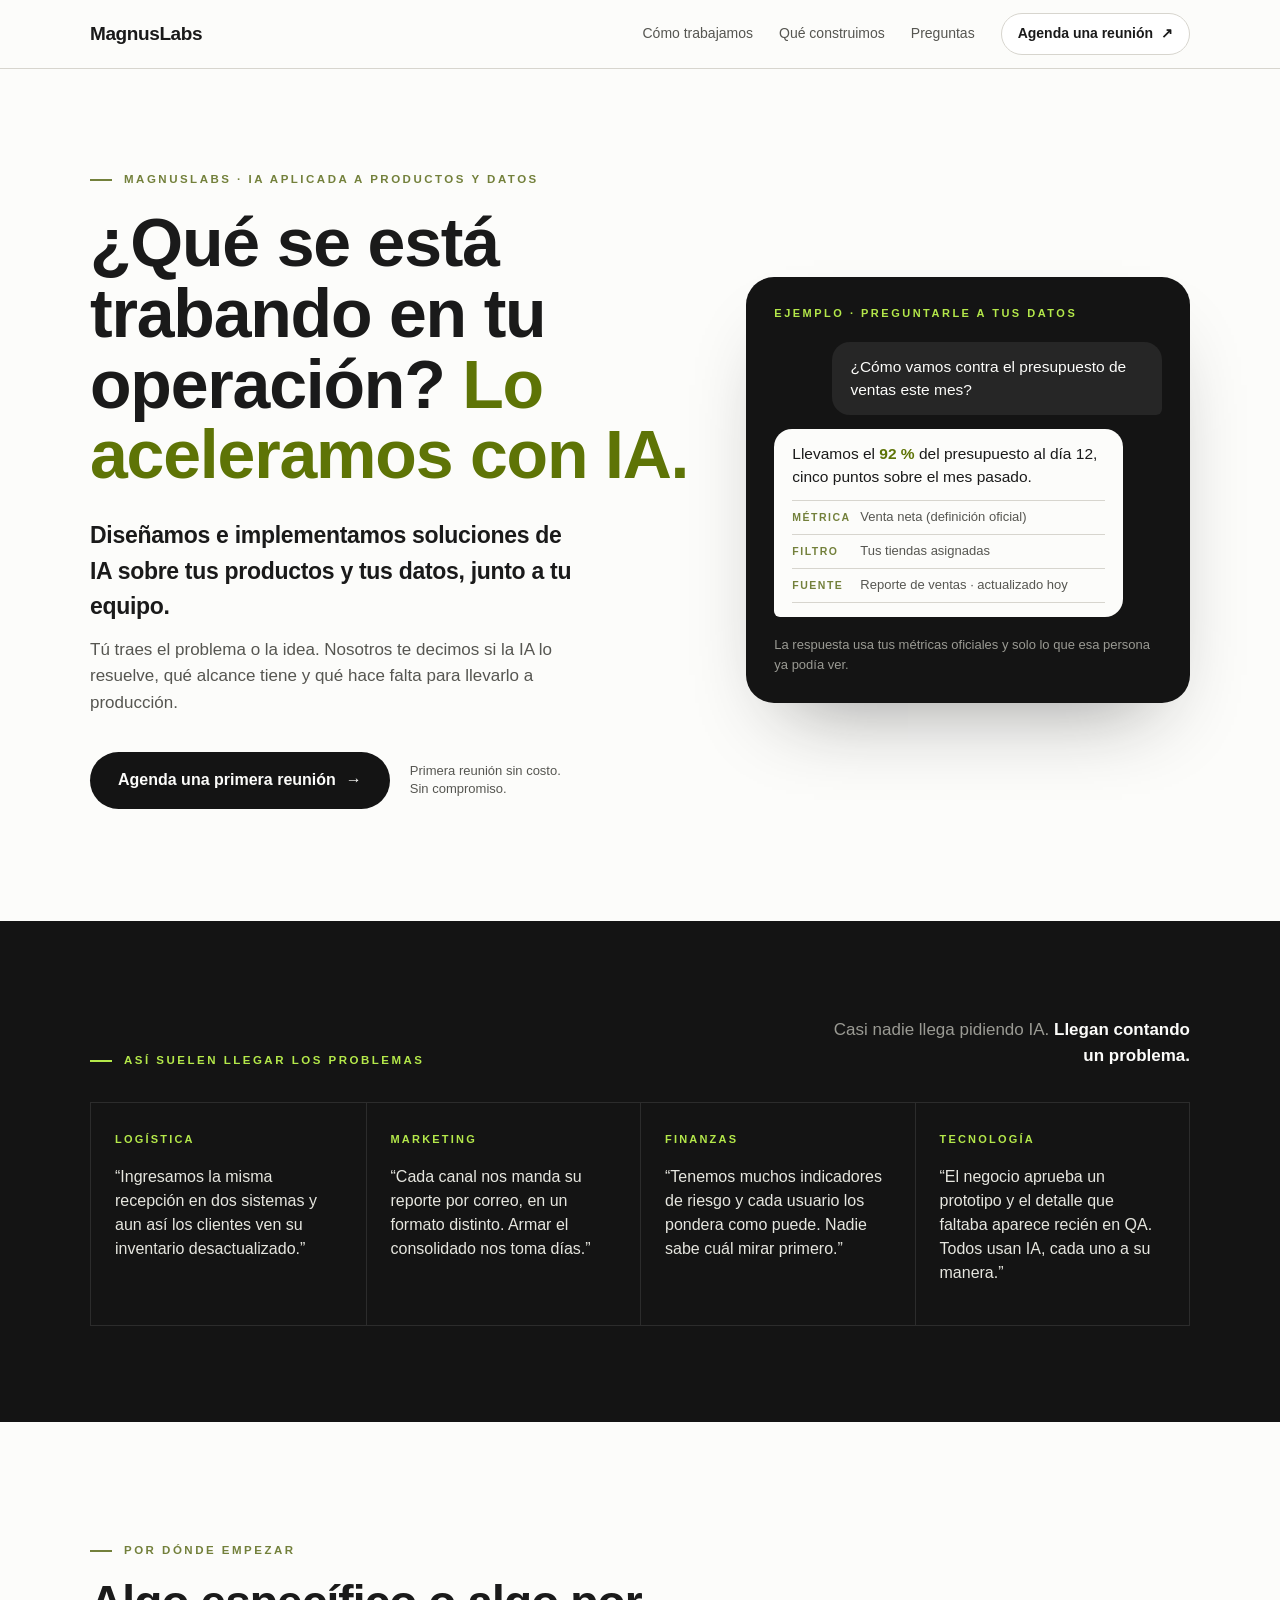
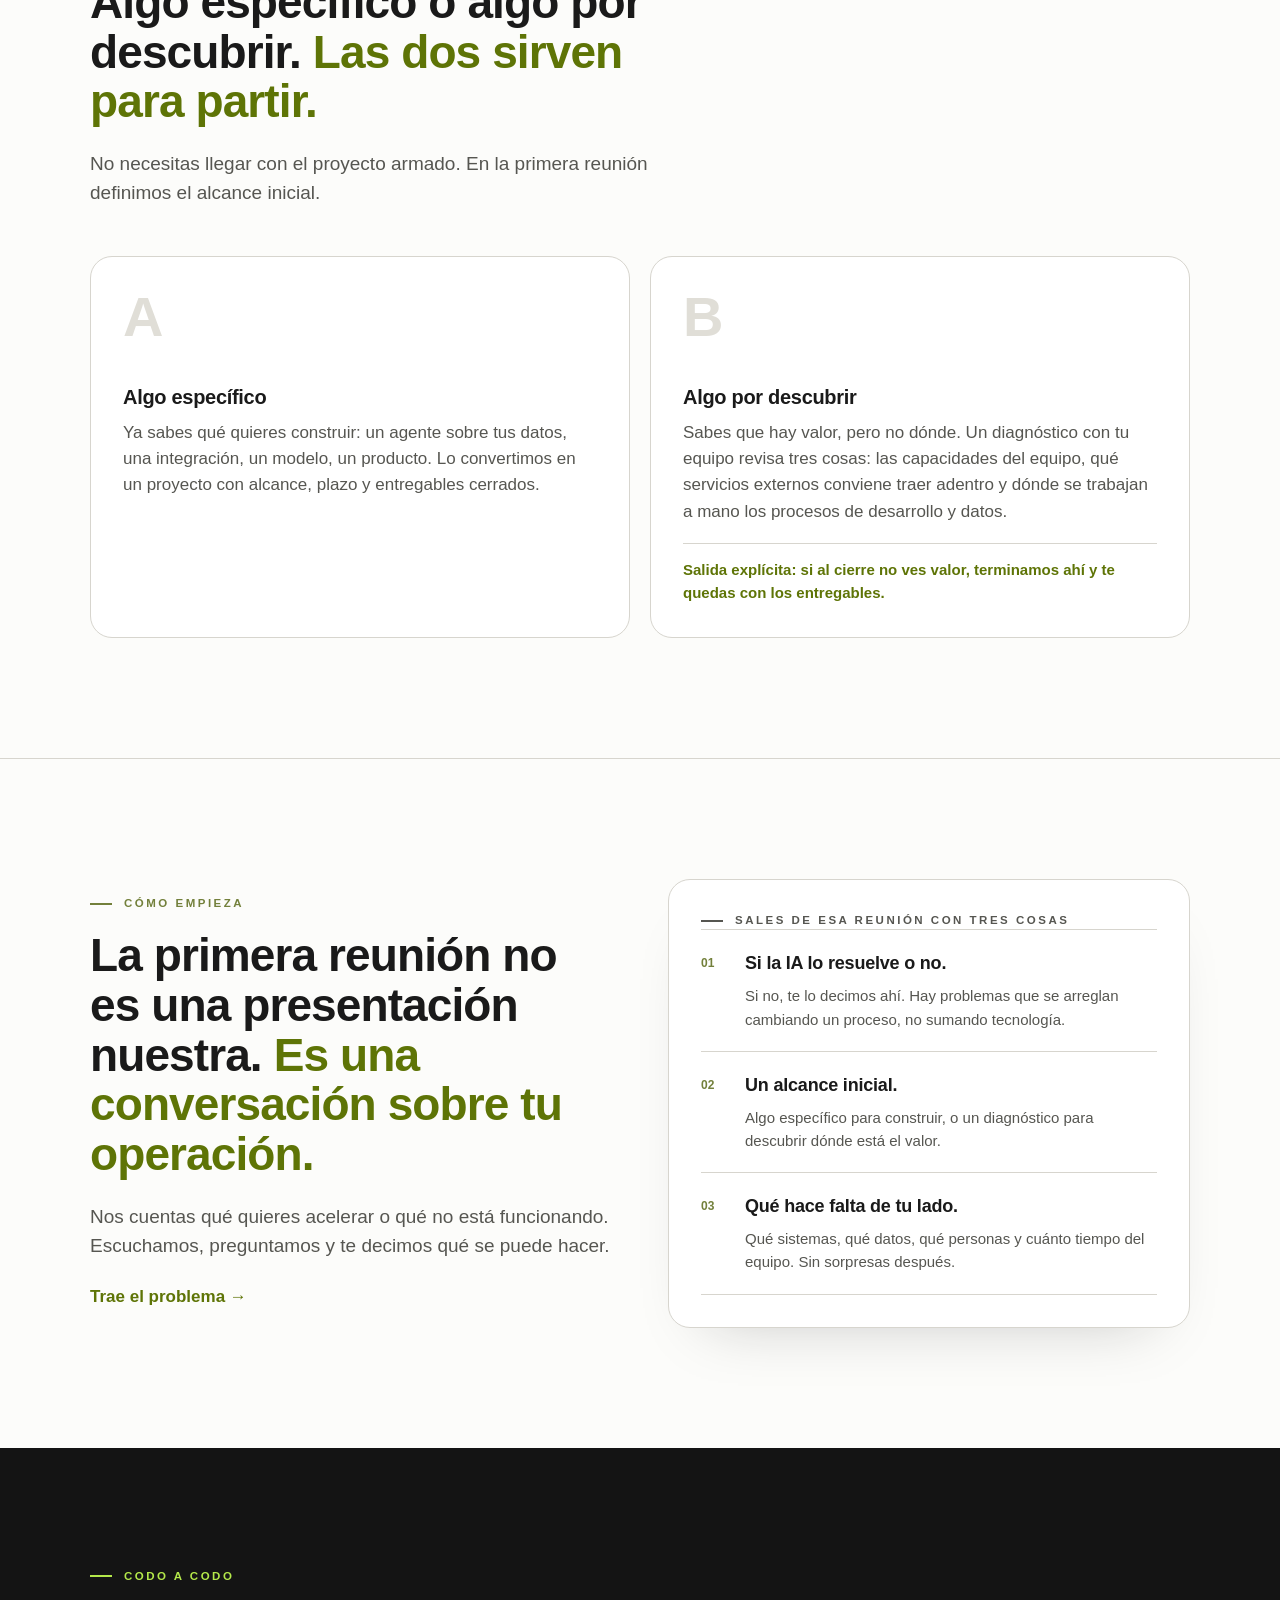
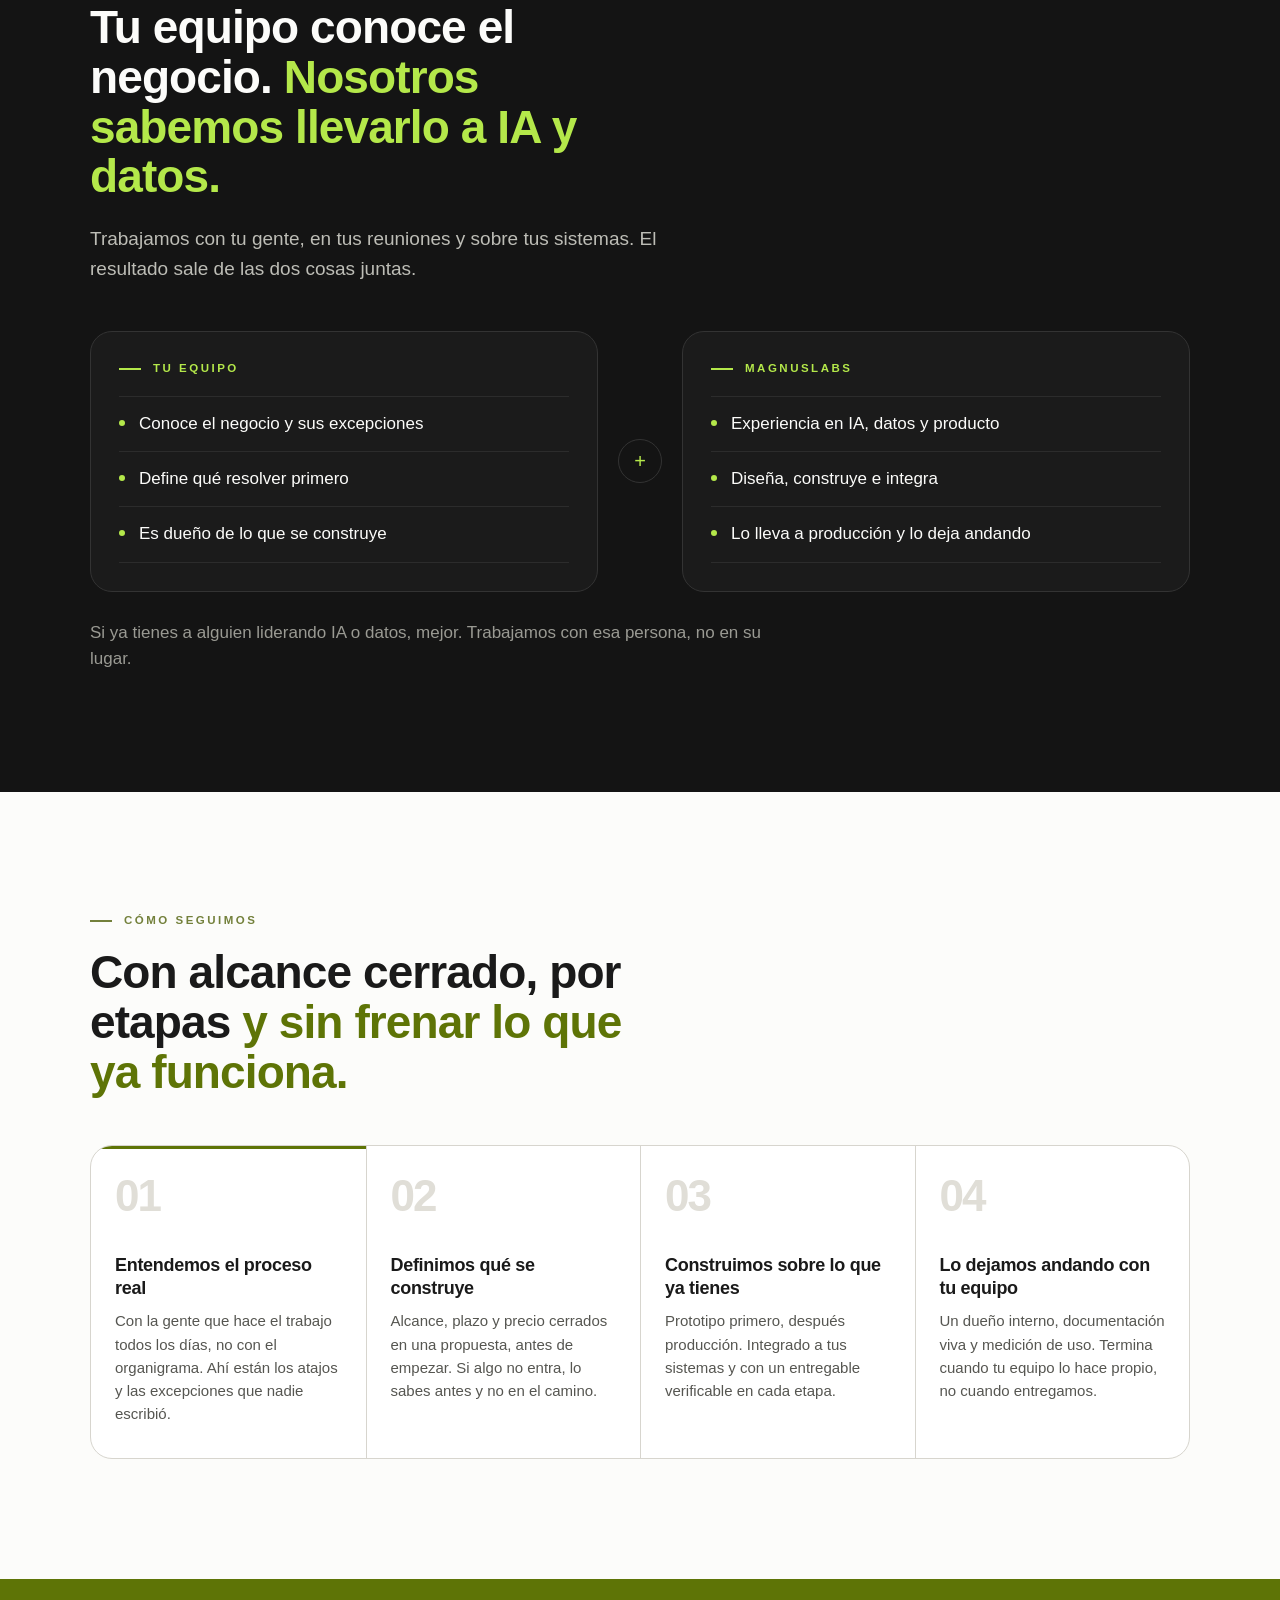
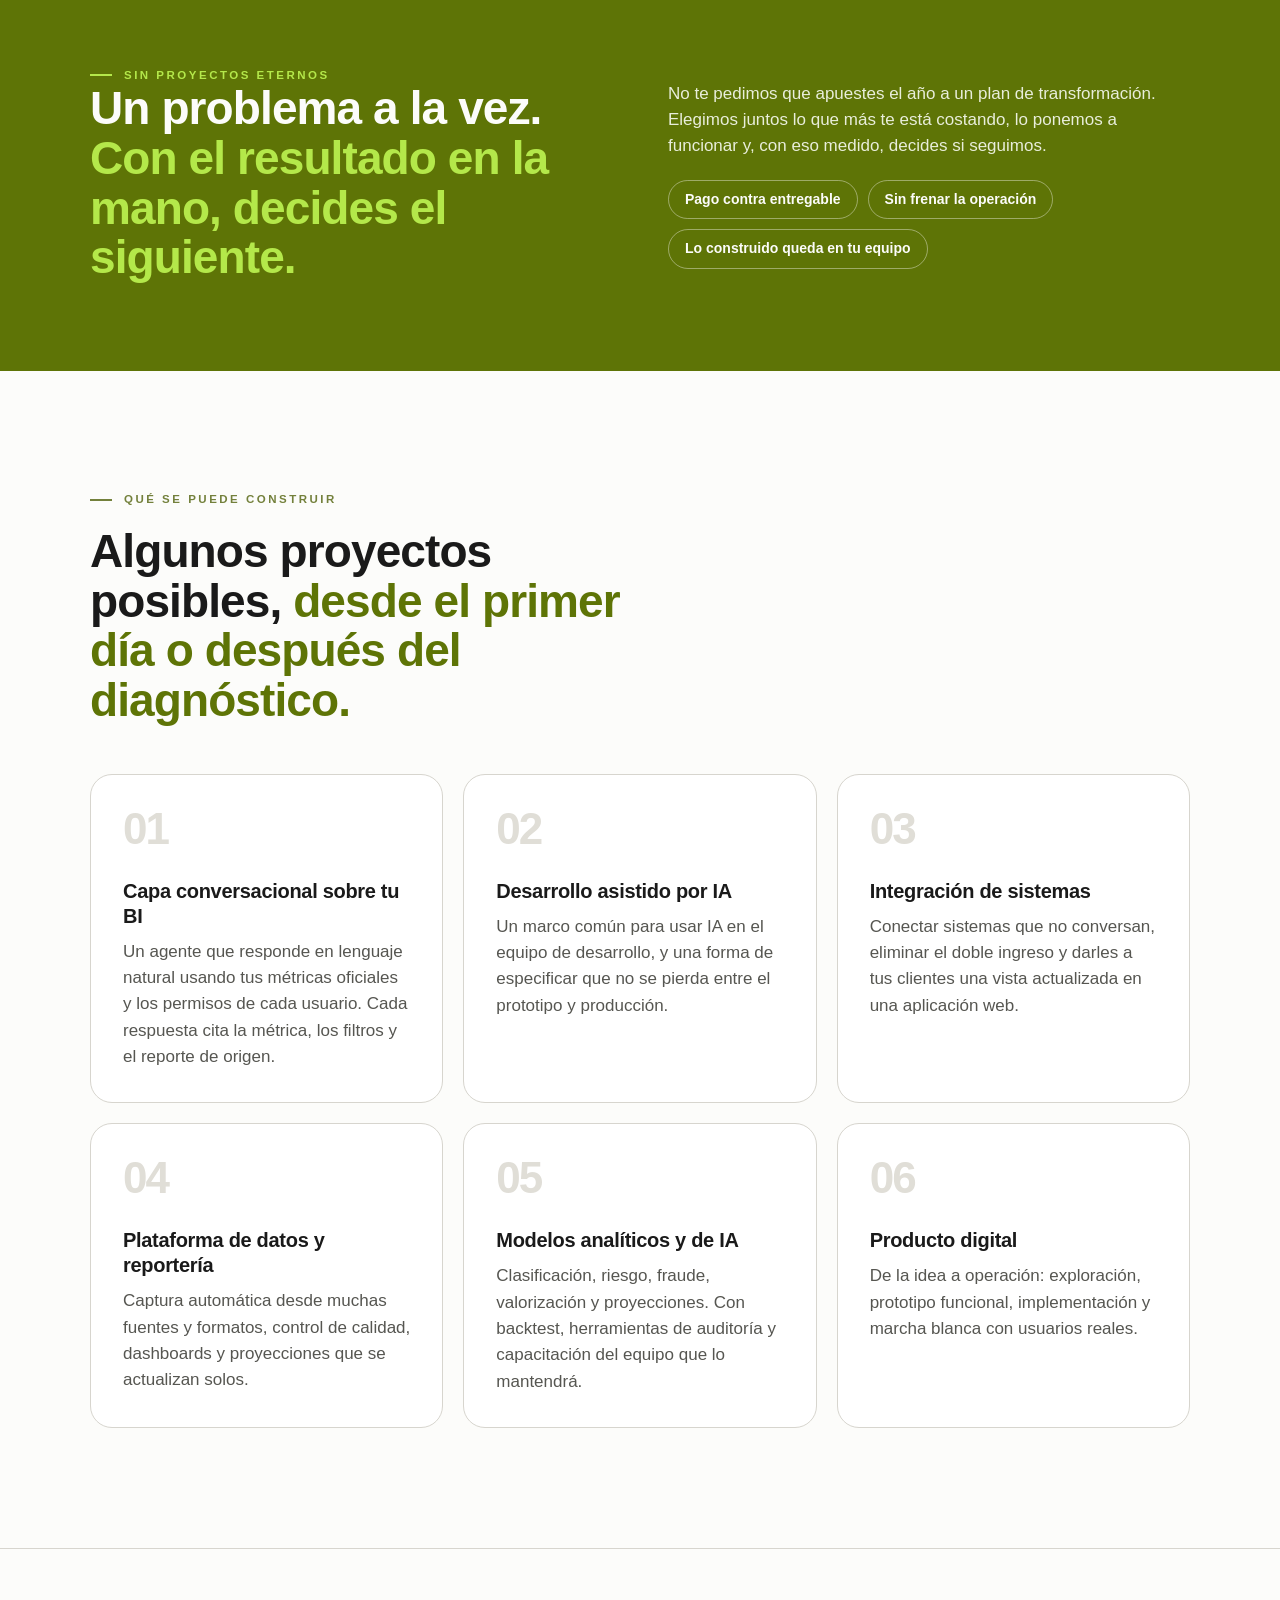
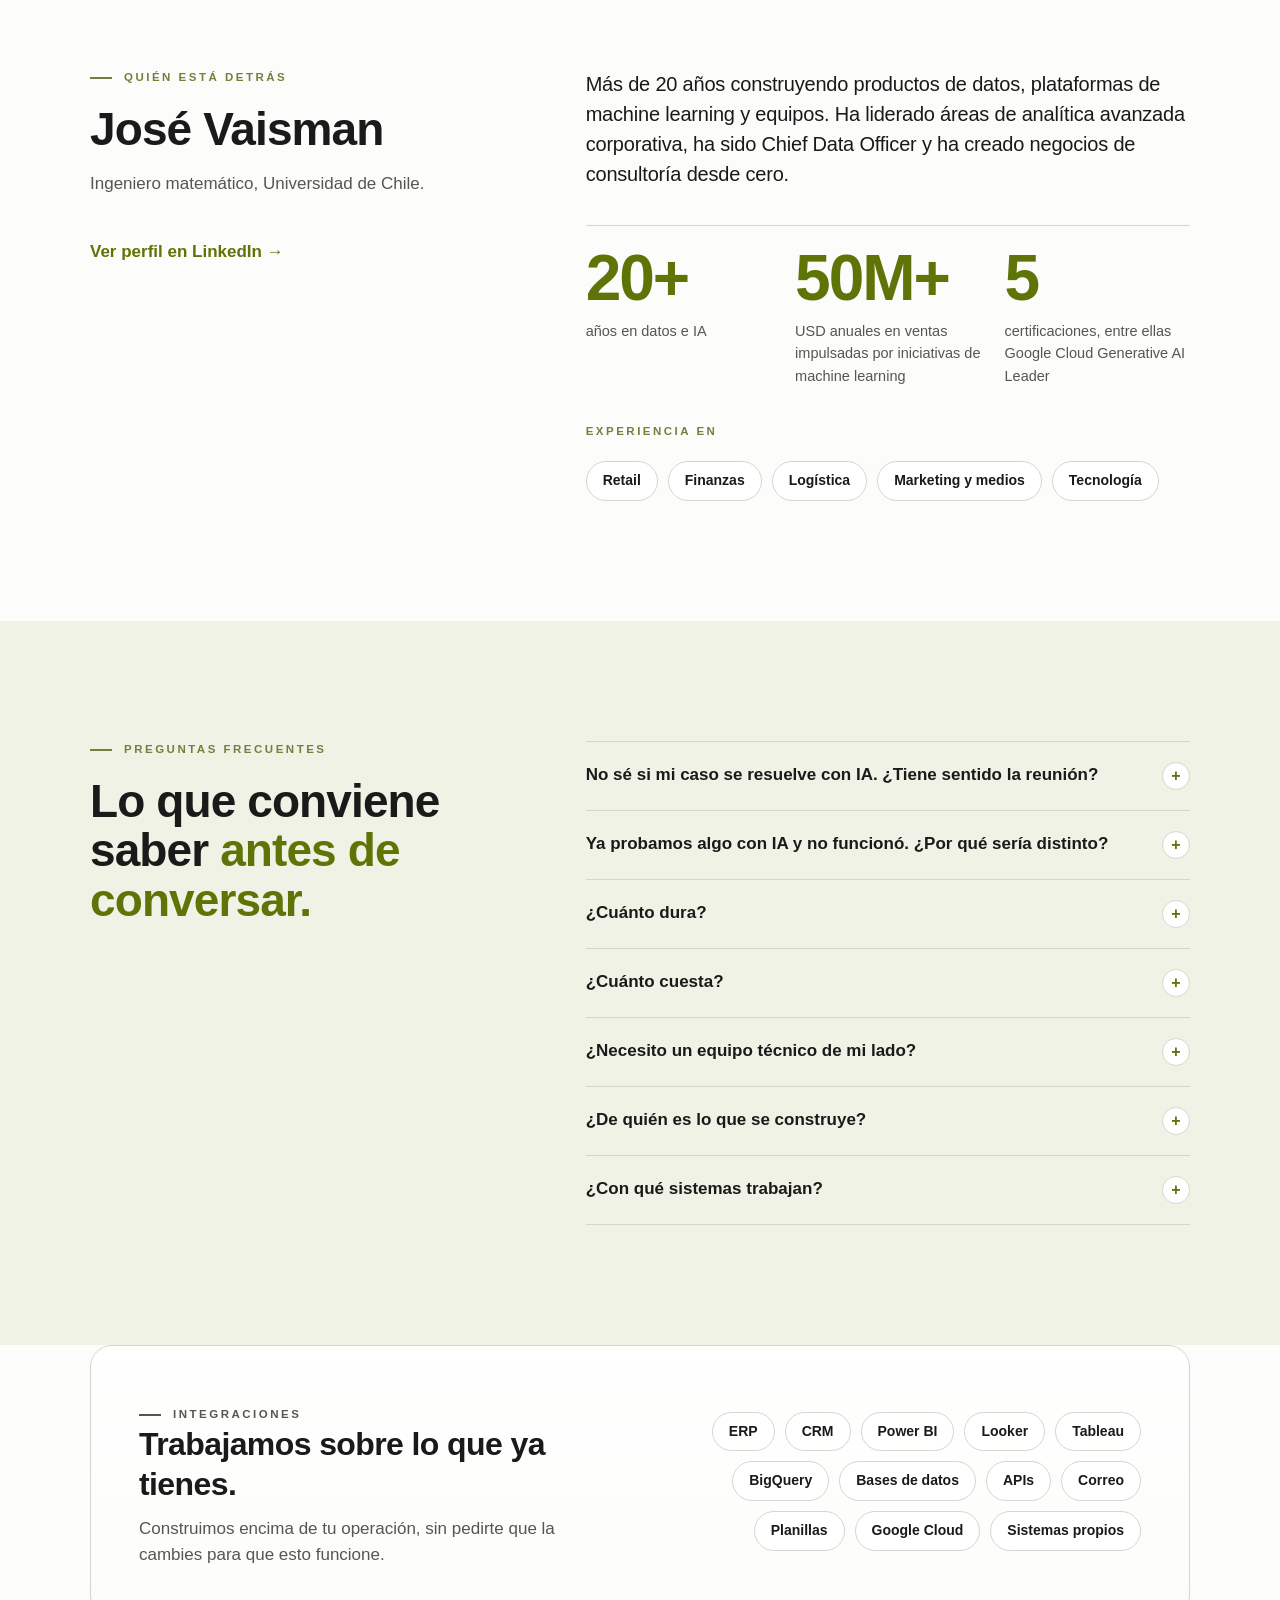
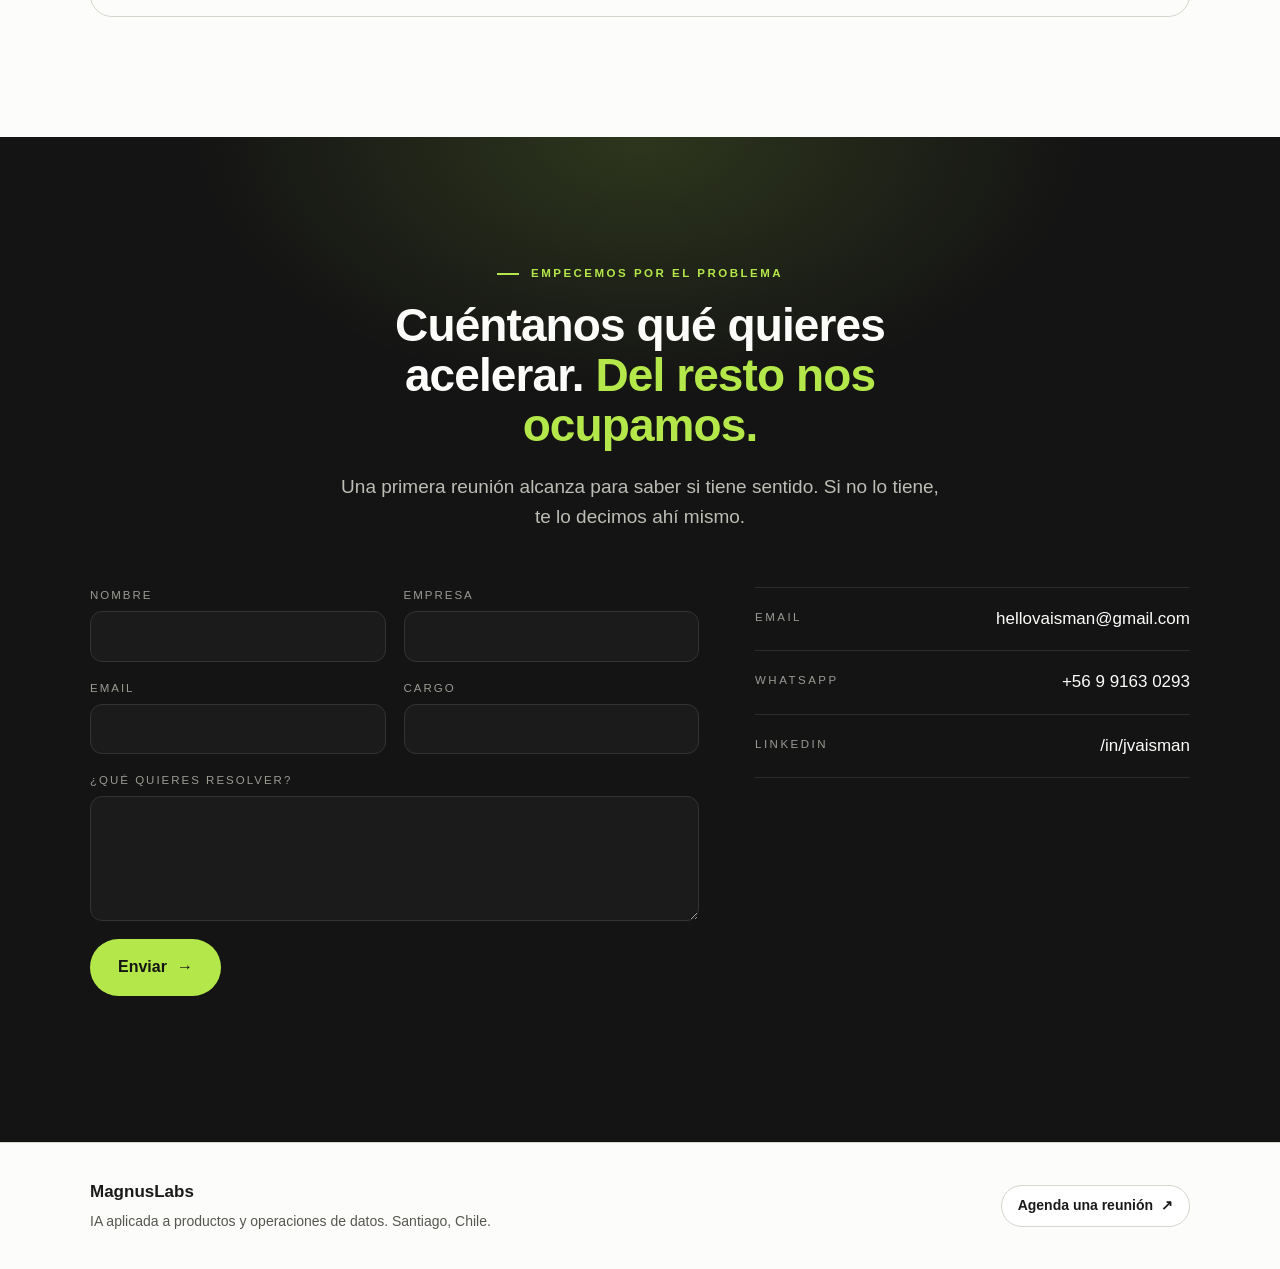
==== v2/index.html @ 3641861d "Add alternative v2 page with conversational structure Co-Authored-By: Claude Opus 5.5 <noreply@anthr" ====
<!doctype html>
<html lang="es">
<head>
  <meta charset="utf-8">
  <meta name="viewport" content="width=device-width, initial-scale=1">
  <meta name="robots" content="noindex">
  <title>MagnusLabs — IA para tus productos y operaciones de datos</title>
  <meta name="description" content="MagnusLabs diseña e implementa soluciones de IA sobre tus productos y tus datos, junto a tu equipo. La primera reunión define el alcance: algo específico o algo por descubrir.">
  <link rel="stylesheet" href="styles.css">
</head>
<body>
  <header class="top">
    <div class="wrap top-inner">
      <a href="#" class="logo">MagnusLabs</a>
      <nav>
        <a href="#como">Cómo trabajamos</a>
        <a href="#proyectos">Qué construimos</a>
        <a href="#preguntas">Preguntas</a>
        <a href="#contacto" class="pill">Agenda una reunión <span aria-hidden="true">↗</span></a>
      </nav>
    </div>
  </header>

  <main>
    <!-- Hero -->
    <section class="hero">
      <div class="wrap hero-grid">
        <div>
          <p class="eyebrow">MagnusLabs · IA aplicada a productos y datos</p>
          <h1>¿Qué se está trabando en tu operación? <span class="accent">Lo aceleramos con IA.</span></h1>
          <p class="hero-sub">Diseñamos e implementamos soluciones de IA sobre tus productos y tus datos, junto a tu equipo.</p>
          <p class="hero-text">Tú traes el problema o la idea. Nosotros te decimos si la IA lo resuelve, qué alcance tiene y qué hace falta para llevarlo a producción.</p>
          <div class="hero-cta">
            <a href="#contacto" class="btn">Agenda una primera reunión <span aria-hidden="true">→</span></a>
            <p class="small">Primera reunión sin costo.<br>Sin compromiso.</p>
          </div>
        </div>

        <figure class="chat" aria-label="Ejemplo de una capa conversacional sobre datos">
          <figcaption class="chat-label">Ejemplo · Preguntarle a tus datos</figcaption>
          <div class="bubble q">¿Cómo vamos contra el presupuesto de ventas este mes?</div>
          <div class="bubble a">
            <p>Llevamos el <strong>92&nbsp;%</strong> del presupuesto al día 12, cinco puntos sobre el mes pasado.</p>
            <ul class="cite">
              <li><span>Métrica</span>Venta neta (definición oficial)</li>
              <li><span>Filtro</span>Tus tiendas asignadas</li>
              <li><span>Fuente</span>Reporte de ventas · actualizado hoy</li>
            </ul>
          </div>
          <p class="chat-note">La respuesta usa tus métricas oficiales y solo lo que esa persona ya podía ver.</p>
        </figure>
      </div>
    </section>

    <!-- Cómo llegan los problemas -->
    <section class="dark band-quotes">
      <div class="wrap">
        <div class="quotes-head">
          <p class="eyebrow">Así suelen llegar los problemas</p>
          <p class="quotes-aside">Casi nadie llega pidiendo IA. <strong>Llegan contando un problema.</strong></p>
        </div>
        <div class="quotes">
          <blockquote><p class="tag">Logística</p>“Ingresamos la misma recepción en dos sistemas y aun así los clientes ven su inventario desactualizado.”</blockquote>
          <blockquote><p class="tag">Marketing</p>“Cada canal nos manda su reporte por correo, en un formato distinto. Armar el consolidado nos toma días.”</blockquote>
          <blockquote><p class="tag">Finanzas</p>“Tenemos muchos indicadores de riesgo y cada usuario los pondera como puede. Nadie sabe cuál mirar primero.”</blockquote>
          <blockquote><p class="tag">Tecnología</p>“El negocio aprueba un prototipo y el detalle que faltaba aparece recién en QA. Todos usan IA, cada uno a su manera.”</blockquote>
        </div>
      </div>
    </section>

    <!-- Dos formas de empezar -->
    <section class="section">
      <div class="wrap">
        <p class="eyebrow">Por dónde empezar</p>
        <h2>Algo específico o algo por descubrir. <span class="accent">Las dos sirven para partir.</span></h2>
        <p class="lead">No necesitas llegar con el proyecto armado. En la primera reunión definimos el alcance inicial.</p>
        <div class="two-cards">
          <article class="card">
            <span class="ghost">A</span>
            <h3>Algo específico</h3>
            <p>Ya sabes qué quieres construir: un agente sobre tus datos, una integración, un modelo, un producto. Lo convertimos en un proyecto con alcance, plazo y entregables cerrados.</p>
          </article>
          <article class="card">
            <span class="ghost">B</span>
            <h3>Algo por descubrir</h3>
            <p>Sabes que hay valor, pero no dónde. Un diagnóstico con tu equipo revisa tres cosas: las capacidades del equipo, qué servicios externos conviene traer adentro y dónde se trabajan a mano los procesos de desarrollo y datos.</p>
            <p class="card-note">Salida explícita: si al cierre no ves valor, terminamos ahí y te quedas con los entregables.</p>
          </article>
        </div>
      </div>
    </section>

    <!-- Primera reunión -->
    <section id="como" class="section rule">
      <div class="wrap meeting">
        <div>
          <p class="eyebrow">Cómo empieza</p>
          <h2>La primera reunión no es una presentación nuestra. <span class="accent">Es una conversación sobre tu operación.</span></h2>
          <p class="lead">Nos cuentas qué quieres acelerar o qué no está funcionando. Escuchamos, preguntamos y te decimos qué se puede hacer.</p>
          <a href="#contacto" class="text-link">Trae el problema →</a>
        </div>
        <div class="card list-card">
          <p class="eyebrow">Sales de esa reunión con tres cosas</p>
          <ol>
            <li><span>01</span><div><strong>Si la IA lo resuelve o no.</strong><p>Si no, te lo decimos ahí. Hay problemas que se arreglan cambiando un proceso, no sumando tecnología.</p></div></li>
            <li><span>02</span><div><strong>Un alcance inicial.</strong><p>Algo específico para construir, o un diagnóstico para descubrir dónde está el valor.</p></div></li>
            <li><span>03</span><div><strong>Qué hace falta de tu lado.</strong><p>Qué sistemas, qué datos, qué personas y cuánto tiempo del equipo. Sin sorpresas después.</p></div></li>
          </ol>
        </div>
      </div>
    </section>

    <!-- Codo a codo -->
    <section class="dark section">
      <div class="wrap">
        <p class="eyebrow">Codo a codo</p>
        <h2>Tu equipo conoce el negocio. <span class="accent">Nosotros sabemos llevarlo a IA y datos.</span></h2>
        <p class="lead lead-dark">Trabajamos con tu gente, en tus reuniones y sobre tus sistemas. El resultado sale de las dos cosas juntas.</p>
        <div class="duo">
          <div class="duo-card">
            <p class="eyebrow">Tu equipo</p>
            <ul>
              <li>Conoce el negocio y sus excepciones</li>
              <li>Define qué resolver primero</li>
              <li>Es dueño de lo que se construye</li>
            </ul>
          </div>
          <span class="plus" aria-hidden="true">+</span>
          <div class="duo-card">
            <p class="eyebrow">MagnusLabs</p>
            <ul>
              <li>Experiencia en IA, datos y producto</li>
              <li>Diseña, construye e integra</li>
              <li>Lo lleva a producción y lo deja andando</li>
            </ul>
          </div>
        </div>
        <p class="duo-note">Si ya tienes a alguien liderando IA o datos, mejor. Trabajamos con esa persona, no en su lugar.</p>
      </div>
    </section>

    <!-- Cómo seguimos -->
    <section class="section">
      <div class="wrap">
        <p class="eyebrow">Cómo seguimos</p>
        <h2>Con alcance cerrado, por etapas <span class="accent">y sin frenar lo que ya funciona.</span></h2>
        <ol class="steps">
          <li><span class="ghost">01</span><h3>Entendemos el proceso real</h3><p>Con la gente que hace el trabajo todos los días, no con el organigrama. Ahí están los atajos y las excepciones que nadie escribió.</p></li>
          <li><span class="ghost">02</span><h3>Definimos qué se construye</h3><p>Alcance, plazo y precio cerrados en una propuesta, antes de empezar. Si algo no entra, lo sabes antes y no en el camino.</p></li>
          <li><span class="ghost">03</span><h3>Construimos sobre lo que ya tienes</h3><p>Prototipo primero, después producción. Integrado a tus sistemas y con un entregable verificable en cada etapa.</p></li>
          <li><span class="ghost">04</span><h3>Lo dejamos andando con tu equipo</h3><p>Un dueño interno, documentación viva y medición de uso. Termina cuando tu equipo lo hace propio, no cuando entregamos.</p></li>
        </ol>
      </div>
    </section>

    <!-- Banda -->
    <section class="band">
      <div class="wrap band-grid">
        <div>
          <p class="eyebrow">Sin proyectos eternos</p>
          <h2>Un problema a la vez. <span class="accent">Con el resultado en la mano, decides el siguiente.</span></h2>
        </div>
        <div>
          <p>No te pedimos que apuestes el año a un plan de transformación. Elegimos juntos lo que más te está costando, lo ponemos a funcionar y, con eso medido, decides si seguimos.</p>
          <ul class="chips chips-light">
            <li>Pago contra entregable</li>
            <li>Sin frenar la operación</li>
            <li>Lo construido queda en tu equipo</li>
          </ul>
        </div>
      </div>
    </section>

    <!-- Qué construimos -->
    <section id="proyectos" class="section">
      <div class="wrap">
        <p class="eyebrow">Qué se puede construir</p>
        <h2>Algunos proyectos posibles, <span class="accent">desde el primer día o después del diagnóstico.</span></h2>
        <div class="grid3">
          <article class="card">
            <span class="ghost">01</span>
            <h3>Capa conversacional sobre tu BI</h3>
            <p>Un agente que responde en lenguaje natural usando tus métricas oficiales y los permisos de cada usuario. Cada respuesta cita la métrica, los filtros y el reporte de origen.</p>
          </article>
          <article class="card">
            <span class="ghost">02</span>
            <h3>Desarrollo asistido por IA</h3>
            <p>Un marco común para usar IA en el equipo de desarrollo, y una forma de especificar que no se pierda entre el prototipo y producción.</p>
          </article>
          <article class="card">
            <span class="ghost">03</span>
            <h3>Integración de sistemas</h3>
            <p>Conectar sistemas que no conversan, eliminar el doble ingreso y darles a tus clientes una vista actualizada en una aplicación web.</p>
          </article>
          <article class="card">
            <span class="ghost">04</span>
            <h3>Plataforma de datos y reportería</h3>
            <p>Captura automática desde muchas fuentes y formatos, control de calidad, dashboards y proyecciones que se actualizan solos.</p>
          </article>
          <article class="card">
            <span class="ghost">05</span>
            <h3>Modelos analíticos y de IA</h3>
            <p>Clasificación, riesgo, fraude, valorización y proyecciones. Con backtest, herramientas de auditoría y capacitación del equipo que lo mantendrá.</p>
          </article>
          <article class="card">
            <span class="ghost">06</span>
            <h3>Producto digital</h3>
            <p>De la idea a operación: exploración, prototipo funcional, implementación y marcha blanca con usuarios reales.</p>
          </article>
        </div>
      </div>
    </section>

    <!-- Quién está detrás -->
    <section class="section rule">
      <div class="wrap about">
        <div>
          <p class="eyebrow">Quién está detrás</p>
          <h2>José Vaisman</h2>
          <p class="muted">Ingeniero matemático, Universidad de Chile.</p>
          <a class="text-link" href="https://www.linkedin.com/in/jvaisman" target="_blank" rel="noopener">Ver perfil en LinkedIn →</a>
        </div>
        <div>
          <p class="bio">Más de 20 años construyendo productos de datos, plataformas de machine learning y equipos. Ha liderado áreas de analítica avanzada corporativa, ha sido Chief Data Officer y ha creado negocios de consultoría desde cero.</p>
          <div class="stats">
            <div><span class="big">20+</span><p>años en datos e IA</p></div>
            <div><span class="big">50M+</span><p>USD anuales en ventas impulsadas por iniciativas de machine learning</p></div>
            <div><span class="big">5</span><p>certificaciones, entre ellas Google Cloud Generative AI Leader</p></div>
          </div>
          <p class="eyebrow eyebrow-plain">Experiencia en</p>
          <ul class="chips">
            <li>Retail</li><li>Finanzas</li><li>Logística</li><li>Marketing y medios</li><li>Tecnología</li>
          </ul>
        </div>
      </div>
    </section>

    <!-- Preguntas -->
    <section id="preguntas" class="section soft">
      <div class="wrap faq-grid">
        <div>
          <p class="eyebrow">Preguntas frecuentes</p>
          <h2>Lo que conviene saber <span class="accent">antes de conversar.</span></h2>
        </div>
        <div class="faq">
          <details>
            <summary>No sé si mi caso se resuelve con IA. ¿Tiene sentido la reunión?</summary>
            <p>Sí, para eso existe. Nos cuentas qué quieres resolver y te decimos si la IA ayuda. Si no, te lo decimos en esa misma reunión.</p>
          </details>
          <details>
            <summary>Ya probamos algo con IA y no funcionó. ¿Por qué sería distinto?</summary>
            <p>Suele pasar que la herramienta anduvo en la demo y se quedó corta con las excepciones reales. Partimos por esas excepciones y por los datos que ya tienes definidos.</p>
          </details>
          <details>
            <summary>¿Cuánto dura?</summary>
            <p>Depende del alcance que definamos en la primera reunión. Cada proyecto tiene plazo cerrado en la propuesta. Si después quieres seguir, se acuerda un nuevo alcance.</p>
          </details>
          <details>
            <summary>¿Cuánto cuesta?</summary>
            <p>Depende del alcance. Antes de empezar recibes una propuesta con alcance, plazo y precio cerrados, con pagos contra entregable. La primera reunión no tiene costo.</p>
          </details>
          <details>
            <summary>¿Necesito un equipo técnico de mi lado?</summary>
            <p>No necesariamente. Necesitamos a quien conoce el proceso y a alguien que sea dueño de lo construido cuando terminemos.</p>
          </details>
          <details>
            <summary>¿De quién es lo que se construye?</summary>
            <p>Depende del caso y queda escrito en la propuesta.</p>
          </details>
          <details>
            <summary>¿Con qué sistemas trabajan?</summary>
            <p>Con los que ya usas. Si algo no se puede integrar, lo sabes antes de empezar.</p>
          </details>
        </div>
      </div>
    </section>

    <!-- Integraciones -->
    <section class="section-sm">
      <div class="wrap">
        <div class="card integrations">
          <div>
            <p class="eyebrow">Integraciones</p>
            <h3 class="h3-lg">Trabajamos sobre lo que ya tienes.</h3>
            <p class="muted">Construimos encima de tu operación, sin pedirte que la cambies para que esto funcione.</p>
          </div>
          <ul class="chips">
            <li>ERP</li><li>CRM</li><li>Power BI</li><li>Looker</li><li>Tableau</li><li>BigQuery</li><li>Bases de datos</li><li>APIs</li><li>Correo</li><li>Planillas</li><li>Google Cloud</li><li>Sistemas propios</li>
          </ul>
        </div>
      </div>
    </section>

    <!-- Contacto -->
    <section id="contacto" class="dark final">
      <div class="wrap">
        <div class="final-head">
          <p class="eyebrow">Empecemos por el problema</p>
          <h2>Cuéntanos qué quieres acelerar. <span class="accent">Del resto nos ocupamos.</span></h2>
          <p class="lead lead-dark">Una primera reunión alcanza para saber si tiene sentido. Si no lo tiene, te lo decimos ahí mismo.</p>
        </div>
        <div class="contact">
          <form id="contact-form" class="form" action="https://formspree.io/f/maeqbard" method="POST">
            <div class="row">
              <label>Nombre<input type="text" name="name" required></label>
              <label>Empresa<input type="text" name="company"></label>
            </div>
            <div class="row">
              <label>Email<input type="email" name="email" required></label>
              <label>Cargo<input type="text" name="role"></label>
            </div>
            <label>¿Qué quieres resolver?<textarea name="message" rows="4" required></textarea></label>
            <input type="hidden" name="version" value="v2">
            <input type="text" name="_gotcha" class="hp" tabindex="-1" autocomplete="off">
            <button type="submit" class="btn">Enviar <span aria-hidden="true">→</span></button>
            <p class="form-status" role="status" aria-live="polite"></p>
          </form>
          <ul class="contact-links">
            <li><span>Email</span><a href="mailto:hellovaisman@gmail.com">hellovaisman@gmail.com</a></li>
            <li><span>WhatsApp</span><a href="https://wa.me/56991630293" target="_blank" rel="noopener">+56 9 9163 0293</a></li>
            <li><span>LinkedIn</span><a href="https://www.linkedin.com/in/jvaisman" target="_blank" rel="noopener">/in/jvaisman</a></li>
          </ul>
        </div>
      </div>
    </section>
  </main>

  <footer class="footer">
    <div class="wrap footer-inner">
      <div>
        <strong>MagnusLabs</strong>
        <p>IA aplicada a productos y operaciones de datos. Santiago, Chile.</p>
      </div>
      <a href="#contacto" class="pill pill-dark">Agenda una reunión <span aria-hidden="true">↗</span></a>
    </div>
  </footer>

  <script>
    const form = document.getElementById('contact-form');
    const status = form.querySelector('.form-status');
    form.addEventListener('submit', async (e) => {
      e.preventDefault();
      const btn = form.querySelector('button');
      btn.disabled = true;
      status.className = 'form-status';
      status.textContent = 'Enviando…';
      try {
        const res = await fetch(form.action, {
          method: 'POST',
          body: new FormData(form),
          headers: { Accept: 'application/json' }
        });
        if (!res.ok) throw new Error();
        form.reset();
        status.classList.add('ok');
        status.textContent = 'Gracias. Te respondemos pronto.';
      } catch {
        status.classList.add('error');
        status.textContent = 'No se pudo enviar. Escríbenos por WhatsApp o email.';
      } finally {
        btn.disabled = false;
      }
    });
  </script>
</body>
</html>
---- v2/styles.css ----
/* MagnusLabs v2 — Grafito Editorial con estructura conversacional */
:root {
  --grafito: #141414;
  --papel: #FCFCFA;
  --blanco: #FFFFFF;
  --tinta: #1A1A1A;
  --cuerpo: #565651;
  --filete: #D7D5CE;
  --fantasma: #E0DED7;
  --lima: #B4E84A;          /* solo sobre oscuro */
  --oliva: #73803B;
  --oliva-profundo: #5E7406;
  --destacado: #F1F2E6;
  --linea-oscura: #2C2C2C;
  --gris-oscuro: #9A9A93;
  --radius: 22px;
}

* { box-sizing: border-box; }
html { scroll-behavior: smooth; }
body {
  margin: 0;
  font-family: Arial, Helvetica, sans-serif;
  background: var(--papel);
  color: var(--tinta);
  font-size: 17px;
  line-height: 1.55;
}
a { color: inherit; }
.wrap { max-width: 1180px; margin: 0 auto; padding: 0 clamp(16px, 4vw, 40px); }

h1, h2, h3 { margin: 0; font-weight: 700; }
h1 { font-size: clamp(38px, 5.6vw, 68px); line-height: 1.04; letter-spacing: -1.2px; }
h2 { font-size: clamp(30px, 4vw, 46px); line-height: 1.08; letter-spacing: -0.9px; max-width: 22ch; }
h3 { font-size: 20px; letter-spacing: -0.3px; line-height: 1.25; }
.h3-lg { font-size: clamp(24px, 3vw, 32px); letter-spacing: -0.6px; }
.accent { color: var(--oliva-profundo); }
.dark .accent, .final .accent { color: var(--lima); }
.muted { color: var(--cuerpo); }

.eyebrow {
  display: flex; align-items: center; gap: 12px;
  margin: 0 0 18px;
  font-size: 11.5px; font-weight: 700; letter-spacing: 2.5px; text-transform: uppercase;
  color: var(--oliva);
}
.eyebrow::before { content: ""; width: 22px; height: 2px; background: currentColor; flex: none; }
.eyebrow-plain::before { display: none; }
.dark .eyebrow, .final .eyebrow { color: var(--lima); }

.lead { font-size: 19px; color: var(--cuerpo); max-width: 600px; margin: 22px 0 0; }
.lead-dark { color: #bdbdb6; }

/* Botones */
.btn {
  display: inline-flex; align-items: center; gap: 10px;
  background: var(--grafito); color: var(--papel);
  padding: 16px 28px; border-radius: 999px; border: 0;
  font: inherit; font-weight: 700; font-size: 16px; text-decoration: none; cursor: pointer;
  transition: transform .2s ease, background .2s ease;
}
.btn:hover { transform: translateY(-2px); background: #000; }
.dark .btn, .final .btn { background: var(--lima); color: var(--grafito); }
.dark .btn:hover, .final .btn:hover { background: #c4f060; }
.pill {
  display: inline-flex; align-items: center; gap: 8px;
  border: 1px solid var(--filete); border-radius: 999px; padding: 9px 16px;
  font-size: 14px; font-weight: 700; text-decoration: none; background: var(--blanco);
}
.pill:hover { border-color: var(--tinta); }
.text-link { display: inline-block; margin-top: 24px; font-weight: 700; color: var(--oliva-profundo); text-decoration: none; }

/* Header */
.top { position: sticky; top: 0; z-index: 20; background: rgba(252,252,250,.92); backdrop-filter: blur(10px); border-bottom: 1px solid var(--filete); }
.top-inner { display: flex; align-items: center; justify-content: space-between; height: 68px; }
.logo { font-weight: 700; font-size: 19px; letter-spacing: -0.4px; text-decoration: none; }
.top nav { display: flex; align-items: center; gap: 26px; }
.top nav a:not(.pill) { font-size: 14px; color: var(--cuerpo); text-decoration: none; }
.top nav a:not(.pill):hover { color: var(--tinta); }

/* Hero */
.hero { padding: clamp(56px, 8vw, 104px) 0 clamp(64px, 9vw, 112px); }
.hero-grid { display: grid; grid-template-columns: 1.15fr .85fr; gap: 56px; align-items: center; }
.hero-sub { font-size: clamp(19px, 2vw, 23px); font-weight: 700; letter-spacing: -0.3px; margin: 28px 0 12px; max-width: 38ch; }
.hero-text { color: var(--cuerpo); max-width: 52ch; margin: 0; }
.hero-cta { display: flex; align-items: center; gap: 20px; margin-top: 36px; flex-wrap: wrap; }
.small { font-size: 13px; color: var(--cuerpo); margin: 0; line-height: 1.4; }

.chat {
  margin: 0; background: var(--grafito); color: var(--papel);
  border-radius: 28px; padding: 28px; box-shadow: 0 40px 80px -40px rgba(20,20,20,.45);
}
.chat-label { font-size: 11px; letter-spacing: 2.5px; text-transform: uppercase; font-weight: 700; color: var(--lima); margin-bottom: 20px; }
.bubble { border-radius: 18px; padding: 14px 18px; font-size: 15.5px; line-height: 1.45; }
.bubble.q { background: #262626; margin-left: 15%; border-bottom-right-radius: 6px; }
.bubble.a { background: var(--papel); color: var(--tinta); margin: 14px 10% 0 0; border-bottom-left-radius: 6px; }
.bubble.a p { margin: 0 0 12px; }
.bubble.a strong { color: var(--oliva-profundo); }
.cite { list-style: none; margin: 0; padding: 0; border-top: 1px solid var(--filete); font-size: 13px; color: var(--cuerpo); }
.cite li { display: flex; gap: 10px; padding: 7px 0; border-bottom: 1px solid var(--filete); }
.cite span { flex: none; width: 58px; font-size: 10.5px; letter-spacing: 1.5px; text-transform: uppercase; font-weight: 700; color: var(--oliva); padding-top: 2px; }
.chat-note { margin: 18px 0 0; font-size: 13px; color: var(--gris-oscuro); }

/* Secciones */
.section { padding: clamp(72px, 10vw, 120px) 0; }
.section-sm { padding: 0 0 clamp(72px, 10vw, 120px); }
.rule { border-top: 1px solid var(--filete); }
.soft { background: var(--destacado); }
.dark { background: var(--grafito); color: var(--papel); }

/* Citas */
.band-quotes { padding: clamp(64px, 8vw, 96px) 0; }
.quotes-head { display: flex; justify-content: space-between; align-items: flex-end; gap: 24px; flex-wrap: wrap; margin-bottom: 32px; }
.quotes-head .eyebrow { margin: 0; }
.quotes-aside { margin: 0; color: var(--gris-oscuro); max-width: 380px; text-align: right; }
.quotes-aside strong { color: var(--papel); }
.quotes { display: grid; grid-template-columns: repeat(4, 1fr); border: 1px solid var(--linea-oscura); }
.quotes blockquote { margin: 0; padding: 28px 24px 40px; font-size: 16px; line-height: 1.5; color: #e6e6df; }
.quotes blockquote + blockquote { border-left: 1px solid var(--linea-oscura); }
.tag { margin: 0 0 18px; font-size: 11px; letter-spacing: 2.2px; text-transform: uppercase; font-weight: 700; color: var(--lima); }

/* Tarjetas */
.card {
  position: relative; background: var(--blanco); border: 1px solid var(--filete);
  border-radius: var(--radius); padding: 32px;
}
.card h3 { margin-bottom: 10px; }
.card p { color: var(--cuerpo); margin: 0; }
.ghost { display: block; font-size: 56px; font-weight: 700; line-height: 1; letter-spacing: -2px; color: var(--fantasma); margin-bottom: 40px; }
.card-note { margin-top: 18px !important; padding-top: 14px; border-top: 1px solid var(--filete); color: var(--oliva-profundo) !important; font-weight: 700; font-size: 15px; }
.two-cards { display: grid; grid-template-columns: 1fr 1fr; gap: 20px; margin-top: 48px; }
.grid3 { display: grid; grid-template-columns: repeat(3, 1fr); gap: 20px; margin-top: 48px; }
.grid3 .ghost { font-size: 44px; margin-bottom: 28px; }

/* Primera reunión */
.meeting { display: grid; grid-template-columns: 1fr 1fr; gap: 56px; align-items: center; }
.list-card { box-shadow: 0 30px 60px -40px rgba(20,20,20,.25); }
.list-card ol { list-style: none; margin: 0; padding: 0; border-top: 1px solid var(--filete); }
.list-card li { display: grid; grid-template-columns: 44px 1fr; padding: 20px 0; border-bottom: 1px solid var(--filete); }
.list-card li > span { font-size: 12px; font-weight: 700; color: var(--oliva); padding-top: 4px; }
.list-card strong { font-size: 18px; letter-spacing: -0.2px; }
.list-card li p { margin: 6px 0 0; font-size: 15px; }

/* Codo a codo */
.duo { display: grid; grid-template-columns: 1fr auto 1fr; gap: 20px; align-items: center; margin-top: 48px; }
.duo-card { border: 1px solid #333; background: #1b1b1b; border-radius: var(--radius); padding: 28px; }
.duo-card ul { list-style: none; margin: 0; padding: 0; border-top: 1px solid var(--linea-oscura); }
.duo-card li { padding: 14px 0 14px 20px; border-bottom: 1px solid var(--linea-oscura); position: relative; }
.duo-card li::before { content: ""; position: absolute; left: 0; top: 23px; width: 6px; height: 6px; border-radius: 50%; background: var(--lima); }
.plus { width: 44px; height: 44px; border-radius: 50%; border: 1px solid #333; display: grid; place-items: center; color: var(--lima); font-size: 20px; }
.duo-note { color: var(--gris-oscuro); margin: 28px 0 0; max-width: 680px; }

/* Pasos */
.steps { list-style: none; margin: 48px 0 0; padding: 0; display: grid; grid-template-columns: repeat(4, 1fr); border: 1px solid var(--filete); border-radius: var(--radius); overflow: hidden; background: var(--blanco); }
.steps li { padding: 28px 24px 32px; }
.steps li + li { border-left: 1px solid var(--filete); }
.steps li:first-child { box-shadow: inset 0 3px 0 var(--oliva-profundo); }
.steps .ghost { font-size: 44px; margin-bottom: 36px; }
.steps h3 { font-size: 18px; margin-bottom: 10px; }
.steps p { color: var(--cuerpo); font-size: 15px; margin: 0; }

/* Banda */
.band { background: var(--oliva-profundo); color: var(--papel); padding: clamp(56px, 7vw, 88px) 0; }
.band .eyebrow { color: var(--lima); }
.band .accent { color: var(--lima); }
.band-grid { display: grid; grid-template-columns: 1fr 1fr; gap: 56px; align-items: center; }
.band p { margin: 0; color: #e9eedb; }

/* Chips */
.chips { list-style: none; margin: 20px 0 0; padding: 0; display: flex; flex-wrap: wrap; gap: 10px; }
.chips li { border: 1px solid var(--filete); background: var(--blanco); border-radius: 999px; padding: 8px 16px; font-size: 14px; font-weight: 700; }
.chips-light li { background: transparent; border-color: rgba(252,252,250,.4); color: var(--papel); }

/* Quién */
.about { display: grid; grid-template-columns: 5fr 7fr; gap: 64px; align-items: start; }
.bio { font-size: 20px; line-height: 1.5; letter-spacing: -0.2px; margin: 0; }
.stats { display: grid; grid-template-columns: repeat(3, 1fr); gap: 24px; margin: 36px 0 36px; border-top: 1px solid var(--filete); }
.stats div { padding-top: 20px; }
.big { display: block; font-size: clamp(44px, 5vw, 64px); font-weight: 700; line-height: 1; letter-spacing: -2px; color: var(--oliva-profundo); }
.stats p { margin: 10px 0 0; font-size: 14.5px; color: var(--cuerpo); }

/* FAQ */
.faq-grid { display: grid; grid-template-columns: 5fr 7fr; gap: 64px; align-items: start; }
.faq { border-top: 1px solid var(--filete); }
.faq details { border-bottom: 1px solid var(--filete); padding: 20px 0; }
.faq summary { cursor: pointer; font-weight: 700; font-size: 17px; list-style: none; display: flex; justify-content: space-between; gap: 16px; }
.faq summary::-webkit-details-marker { display: none; }
.faq summary::after { content: "+"; flex: none; width: 26px; height: 26px; border-radius: 50%; border: 1px solid var(--filete); display: grid; place-items: center; font-size: 16px; color: var(--oliva-profundo); background: var(--blanco); }
.faq details[open] summary::after { content: "–"; }
.faq details p { color: var(--cuerpo); margin: 12px 40px 0 0; }

/* Integraciones */
.integrations { display: grid; grid-template-columns: 1fr 1fr; gap: 40px; align-items: center; padding: clamp(28px, 4vw, 48px); background: linear-gradient(180deg, var(--blanco), var(--papel)); }
.integrations .chips { justify-content: flex-end; margin: 0; }
.integrations p { margin-top: 12px; }

/* Cierre */
.final { position: relative; overflow: hidden; padding: clamp(80px, 10vw, 128px) 0; background: var(--grafito); color: var(--papel); }
.final::before { content: ""; position: absolute; left: 50%; top: -260px; width: 900px; height: 520px; transform: translateX(-50%); background: radial-gradient(closest-side, rgba(180,232,74,.16), transparent); pointer-events: none; }
.final-head { text-align: center; max-width: 760px; margin: 0 auto; position: relative; }
.final-head .eyebrow { justify-content: center; }
.final-head h2 { margin: 0 auto; }
.final-head .lead { margin: 22px auto 0; }
.contact { position: relative; display: grid; grid-template-columns: 7fr 5fr; gap: 56px; margin-top: 56px; align-items: start; }
.form { display: grid; gap: 18px; }
.row { display: grid; grid-template-columns: 1fr 1fr; gap: 18px; }
.form label { display: grid; gap: 6px; font-size: 11.5px; text-transform: uppercase; letter-spacing: 2px; color: var(--gris-oscuro); }
.form input, .form textarea {
  font: inherit; font-size: 16px; color: var(--papel); background: #1b1b1b;
  border: 1px solid #333; border-radius: 12px; padding: 12px 14px;
}
.form input:focus, .form textarea:focus { outline: none; border-color: var(--lima); }
.form .btn { justify-self: start; }
.form .btn:disabled { opacity: .6; cursor: default; }
.hp { display: none; }
.form-status { margin: 0; font-size: 14px; }
.form-status.ok { color: var(--lima); }
.form-status.error { color: #ff8a7a; }
.contact-links { list-style: none; margin: 0; padding: 0; border-top: 1px solid var(--linea-oscura); }
.contact-links li { display: flex; justify-content: space-between; gap: 16px; padding: 18px 0; border-bottom: 1px solid var(--linea-oscura); }
.contact-links span { font-size: 11.5px; text-transform: uppercase; letter-spacing: 2.5px; color: var(--gris-oscuro); padding-top: 3px; }
.contact-links a { text-decoration: none; }
.contact-links a:hover { color: var(--lima); }

/* Footer */
.footer { padding: 36px 0; border-top: 1px solid var(--filete); }
.footer-inner { display: flex; justify-content: space-between; align-items: center; gap: 20px; flex-wrap: wrap; }
.footer p { margin: 6px 0 0; font-size: 14px; color: var(--cuerpo); }

/* Responsive */
@media (max-width: 980px) {
  .top nav a:not(.pill) { display: none; }
  .hero-grid, .meeting, .band-grid, .about, .faq-grid, .integrations, .contact { grid-template-columns: 1fr; gap: 40px; }
  .quotes { grid-template-columns: 1fr 1fr; }
  .quotes blockquote:nth-child(3) { border-left: 0; }
  .quotes blockquote:nth-child(n+3) { border-top: 1px solid var(--linea-oscura); }
  .steps { grid-template-columns: 1fr 1fr; }
  .steps li:nth-child(3) { border-left: 0; }
  .steps li:nth-child(n+3) { border-top: 1px solid var(--filete); }
  .grid3 { grid-template-columns: 1fr 1fr; }
  .integrations .chips { justify-content: flex-start; }
}
@media (max-width: 640px) {
  .quotes, .steps, .grid3, .two-cards, .row, .stats { grid-template-columns: 1fr; }
  .quotes blockquote + blockquote { border-left: 0; border-top: 1px solid var(--linea-oscura); }
  .steps li + li { border-left: 0; border-top: 1px solid var(--filete); }
  .duo { grid-template-columns: 1fr; }
  .plus { justify-self: center; }
  .card { padding: 24px; }
  .chat { padding: 20px; border-radius: 22px; }
  .bubble.q { margin-left: 8%; }
  .bubble.a { margin-right: 0; }
  .quotes-aside { text-align: left; }
  .pill { padding: 8px 12px; font-size: 13px; }
}
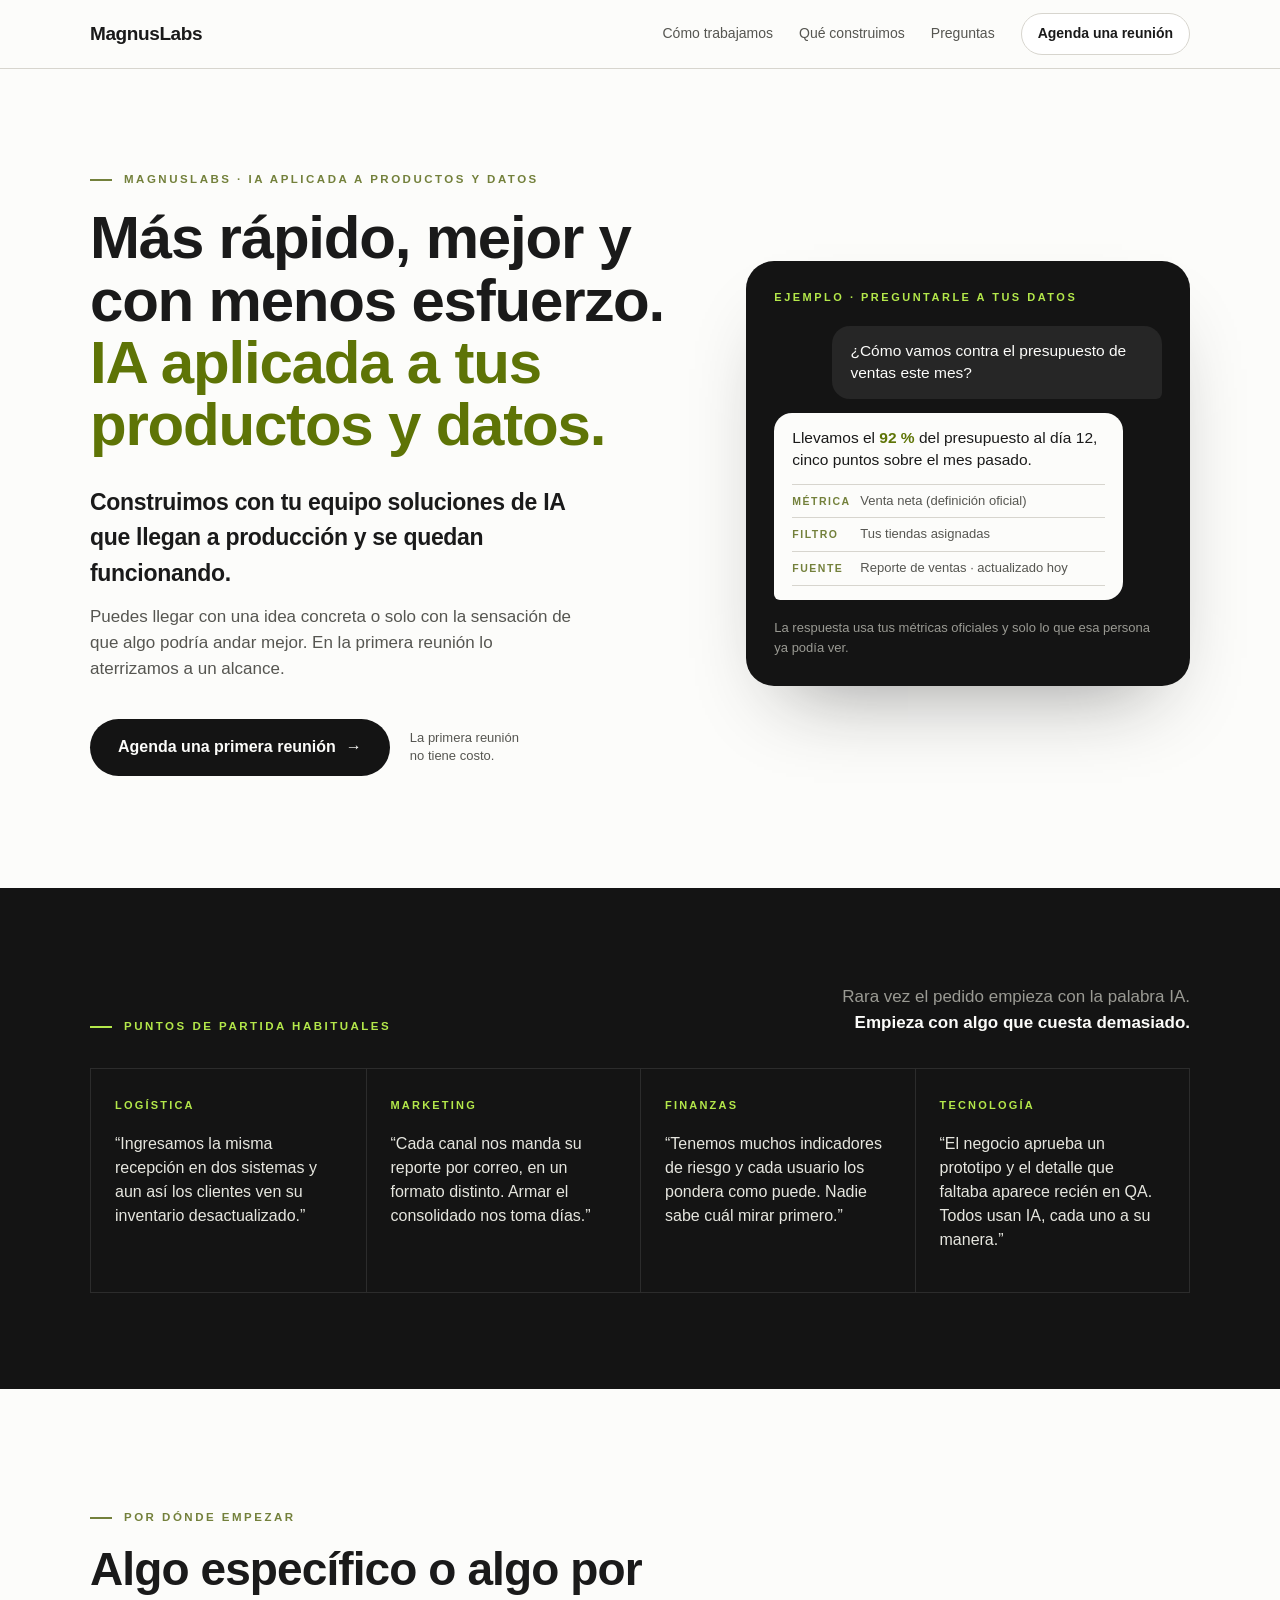
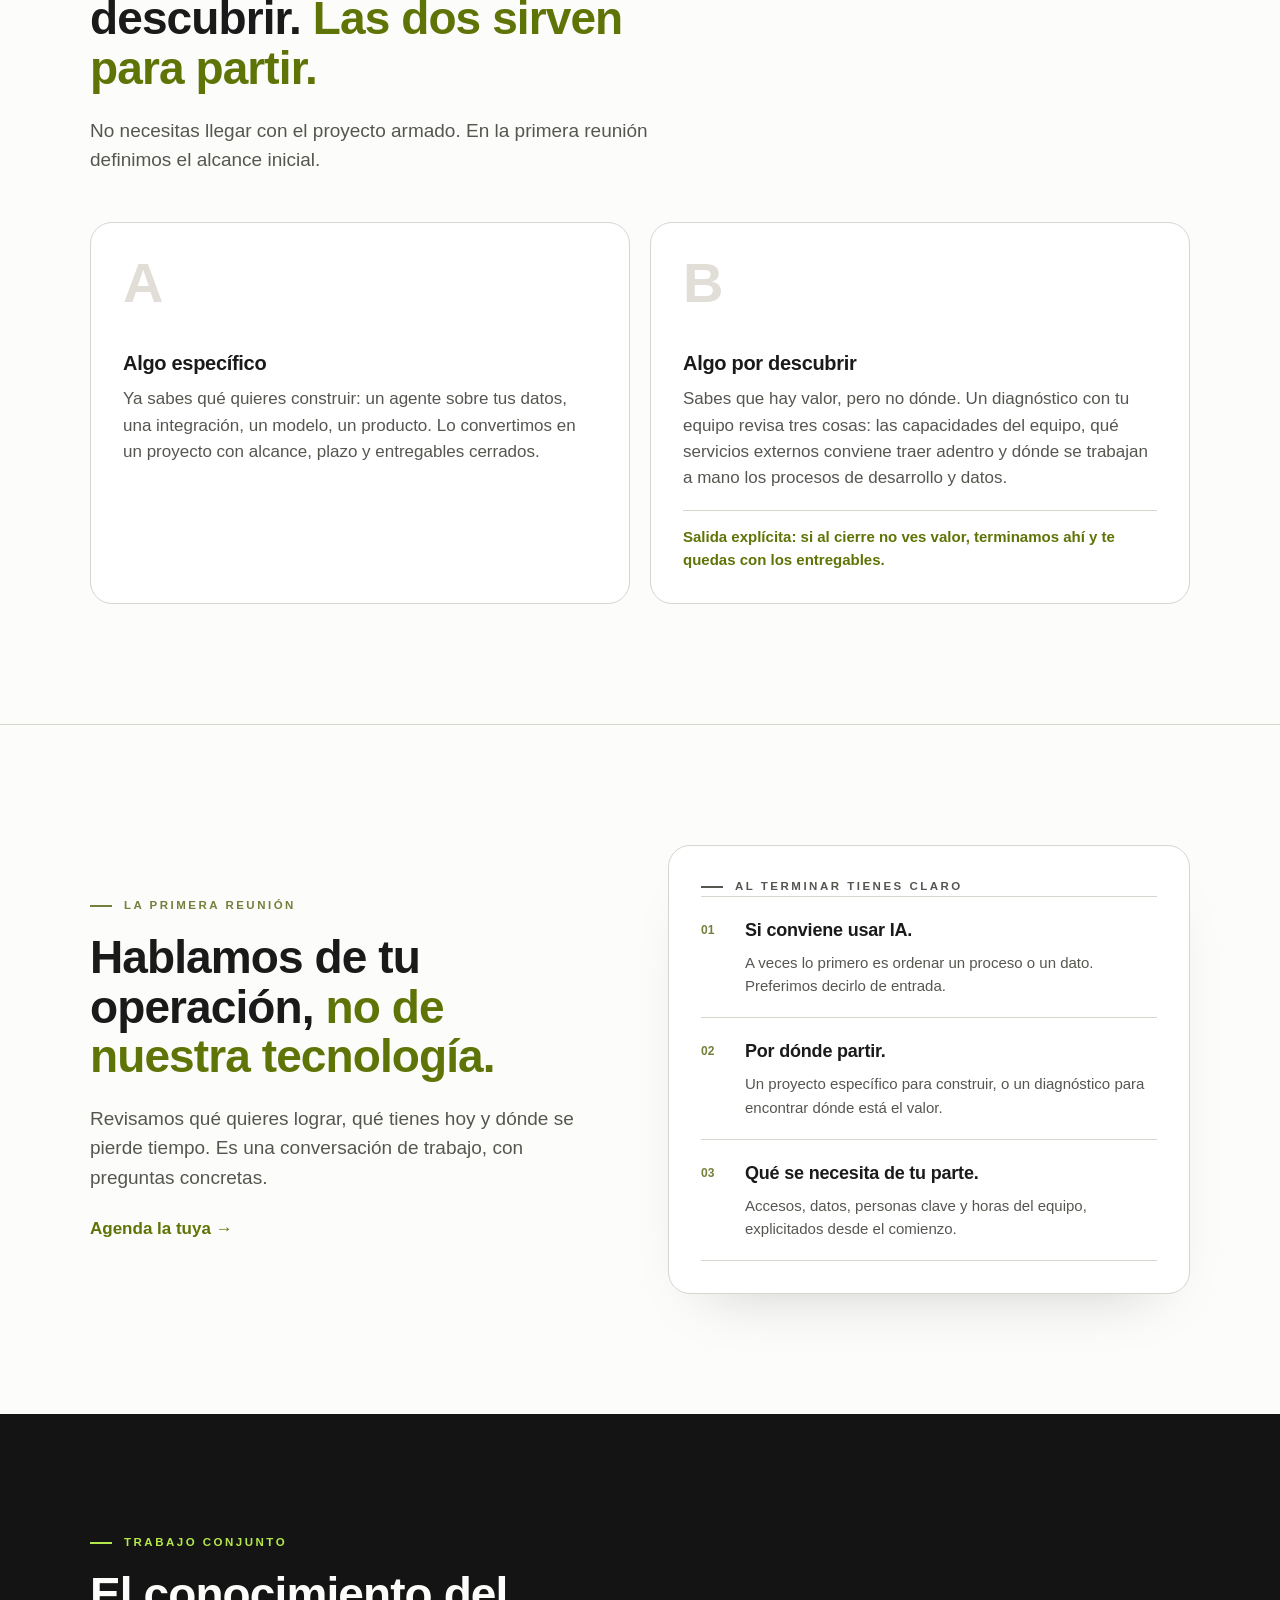
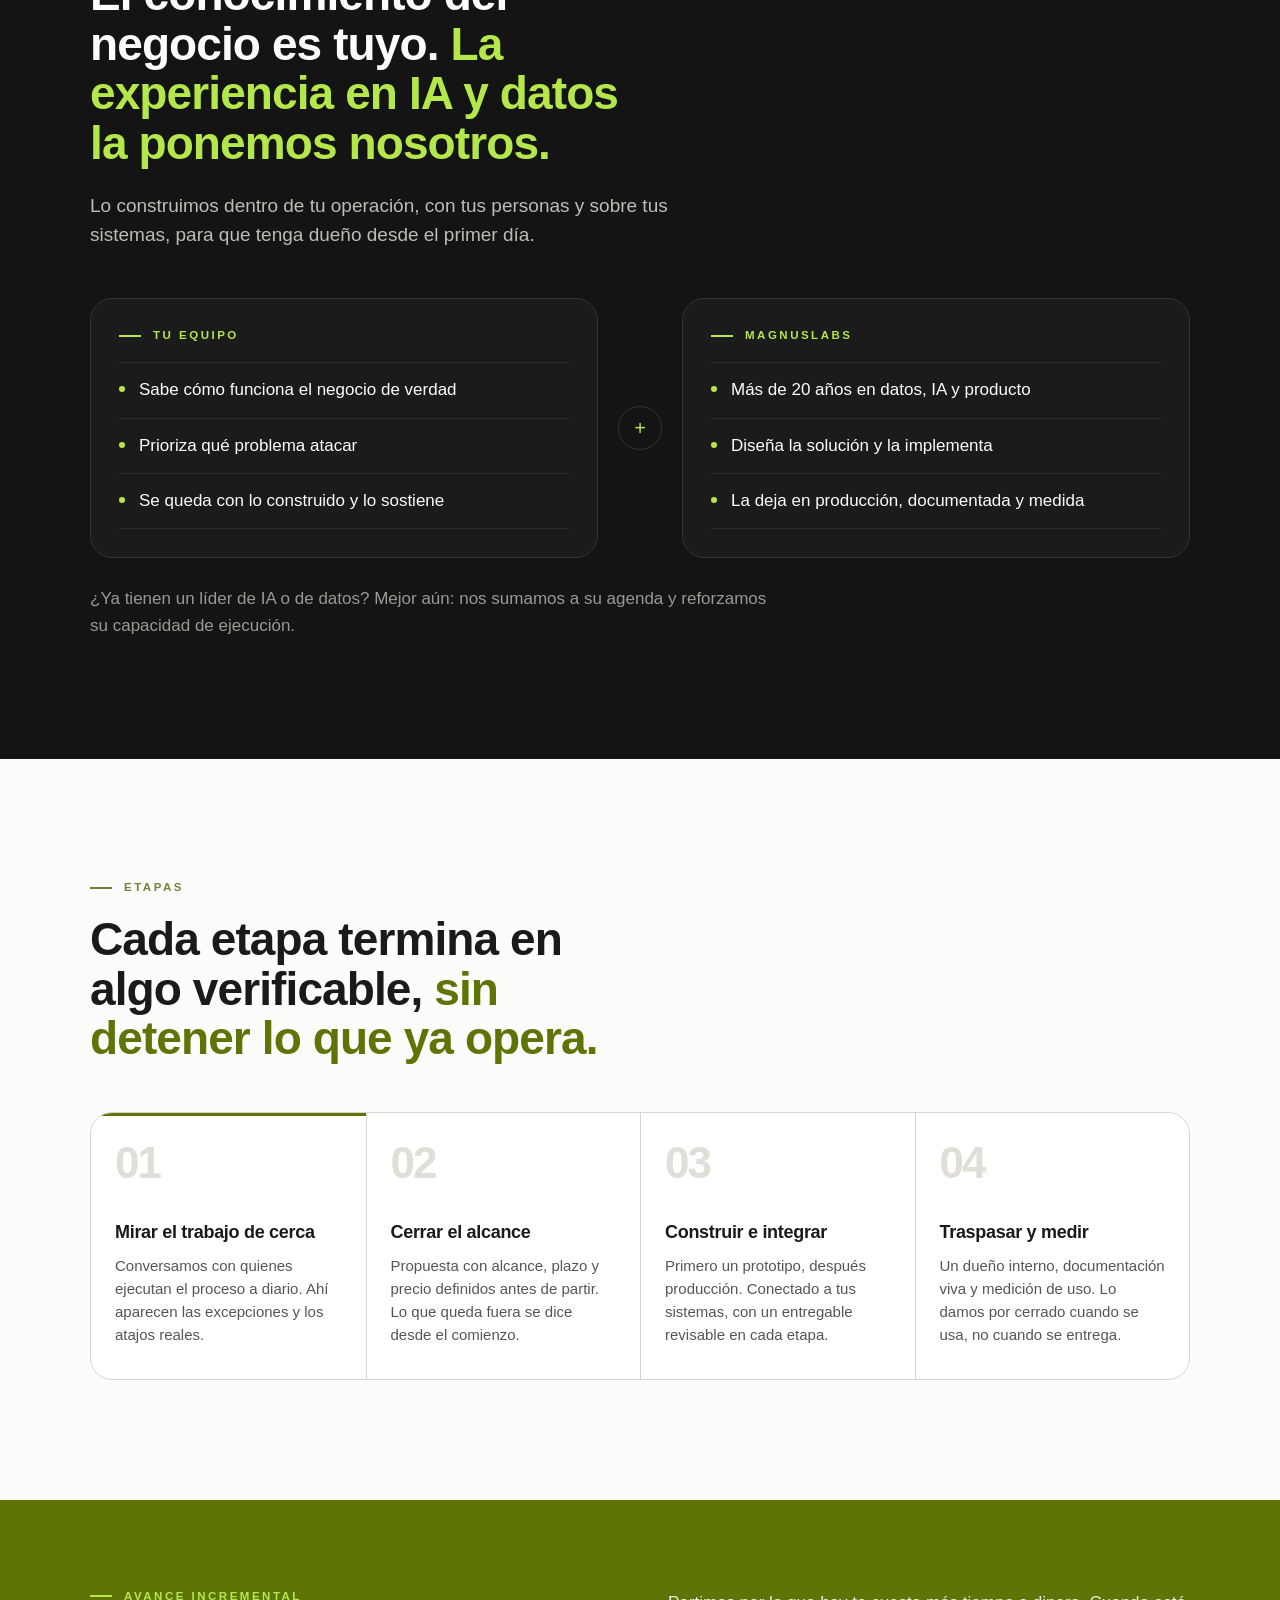
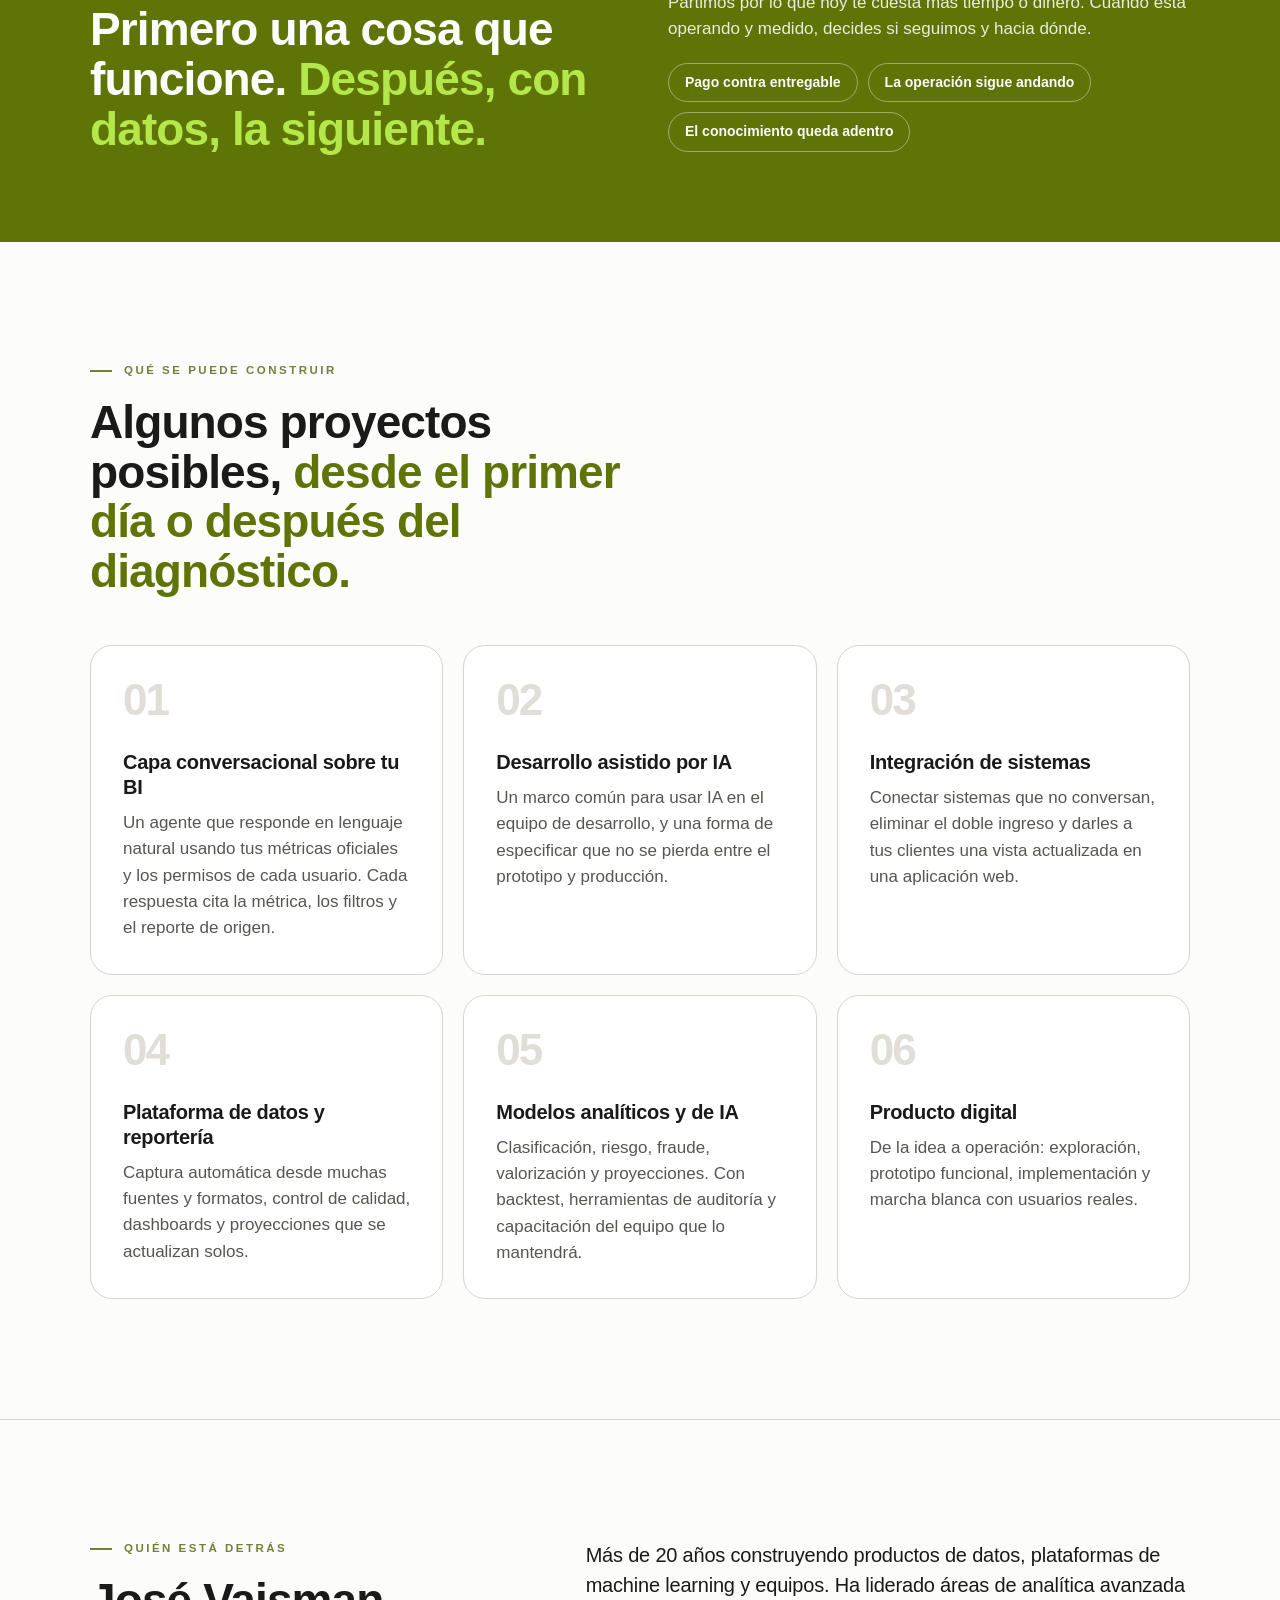
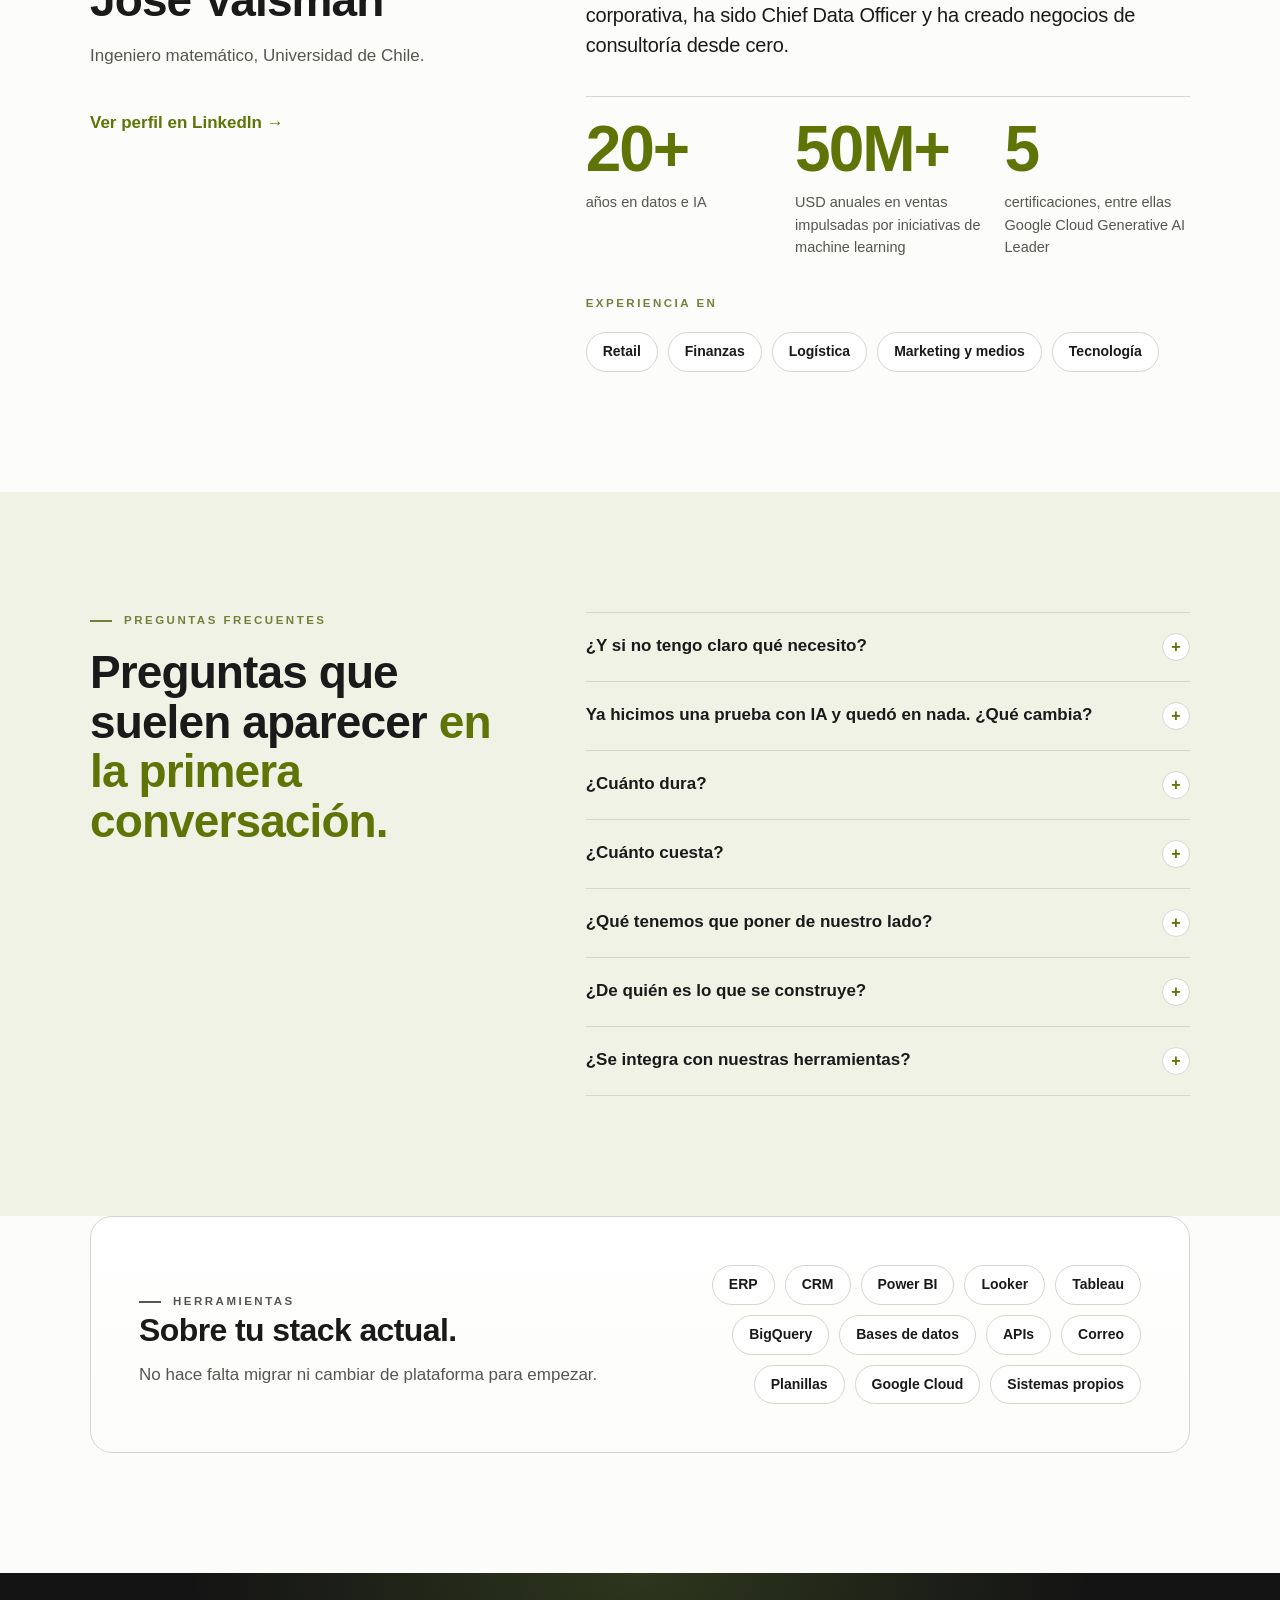
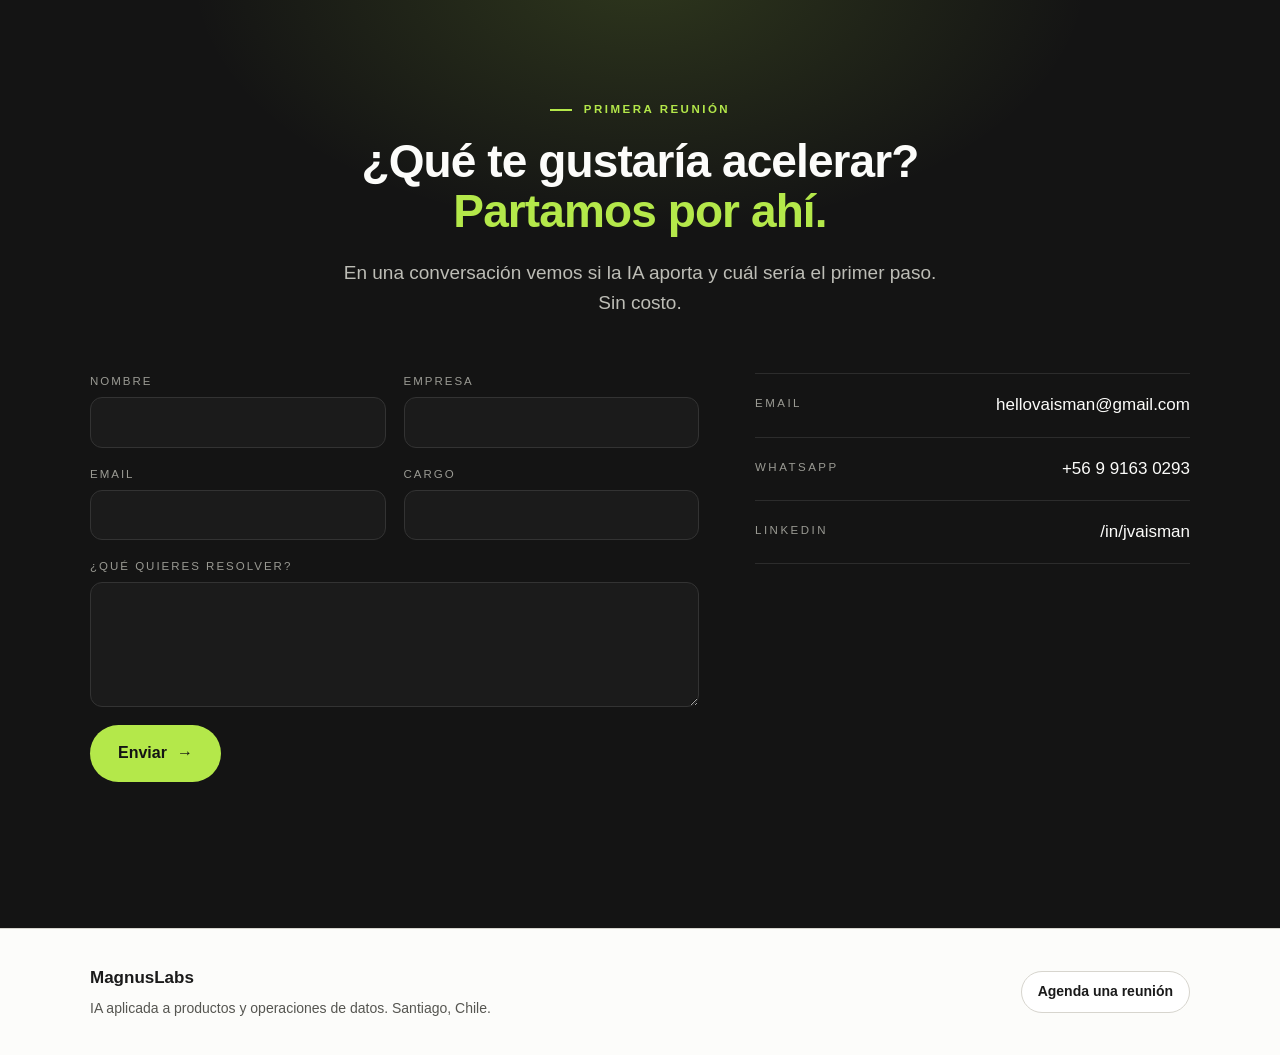
==== commit 3e5f794d: "v2: remove arrow icons from meeting buttons and rewrite copy in own voice Co-Authored-By: Claude Opu" ====
--- a/v2/index.html
+++ b/v2/index.html
@@ -16,7 +16,7 @@
         <a href="#como">Cómo trabajamos</a>
         <a href="#proyectos">Qué construimos</a>
         <a href="#preguntas">Preguntas</a>
-        <a href="#contacto" class="pill">Agenda una reunión <span aria-hidden="true">↗</span></a>
+        <a href="#contacto" class="pill">Agenda una reunión</a>
       </nav>
     </div>
   </header>
@@ -27,12 +27,12 @@
       <div class="wrap hero-grid">
         <div>
           <p class="eyebrow">MagnusLabs · IA aplicada a productos y datos</p>
-          <h1>¿Qué se está trabando en tu operación? <span class="accent">Lo aceleramos con IA.</span></h1>
-          <p class="hero-sub">Diseñamos e implementamos soluciones de IA sobre tus productos y tus datos, junto a tu equipo.</p>
-          <p class="hero-text">Tú traes el problema o la idea. Nosotros te decimos si la IA lo resuelve, qué alcance tiene y qué hace falta para llevarlo a producción.</p>
+          <h1>Más rápido, mejor y con menos esfuerzo. <span class="accent">IA aplicada a tus productos y datos.</span></h1>
+          <p class="hero-sub">Construimos con tu equipo soluciones de IA que llegan a producción y se quedan funcionando.</p>
+          <p class="hero-text">Puedes llegar con una idea concreta o solo con la sensación de que algo podría andar mejor. En la primera reunión lo aterrizamos a un alcance.</p>
           <div class="hero-cta">
             <a href="#contacto" class="btn">Agenda una primera reunión <span aria-hidden="true">→</span></a>
-            <p class="small">Primera reunión sin costo.<br>Sin compromiso.</p>
+            <p class="small">La primera reunión<br>no tiene costo.</p>
           </div>
         </div>
 
@@ -52,12 +52,12 @@
       </div>
     </section>
 
-    <!-- Cómo llegan los problemas -->
+    <!-- Puntos de partida -->
     <section class="dark band-quotes">
       <div class="wrap">
         <div class="quotes-head">
-          <p class="eyebrow">Así suelen llegar los problemas</p>
-          <p class="quotes-aside">Casi nadie llega pidiendo IA. <strong>Llegan contando un problema.</strong></p>
+          <p class="eyebrow">Puntos de partida habituales</p>
+          <p class="quotes-aside">Rara vez el pedido empieza con la palabra IA. <strong>Empieza con algo que cuesta demasiado.</strong></p>
         </div>
         <div class="quotes">
           <blockquote><p class="tag">Logística</p>“Ingresamos la misma recepción en dos sistemas y aun así los clientes ven su inventario desactualizado.”</blockquote>
@@ -94,61 +94,61 @@
     <section id="como" class="section rule">
       <div class="wrap meeting">
         <div>
-          <p class="eyebrow">Cómo empieza</p>
-          <h2>La primera reunión no es una presentación nuestra. <span class="accent">Es una conversación sobre tu operación.</span></h2>
-          <p class="lead">Nos cuentas qué quieres acelerar o qué no está funcionando. Escuchamos, preguntamos y te decimos qué se puede hacer.</p>
-          <a href="#contacto" class="text-link">Trae el problema →</a>
+          <p class="eyebrow">La primera reunión</p>
+          <h2>Hablamos de tu operación, <span class="accent">no de nuestra tecnología.</span></h2>
+          <p class="lead">Revisamos qué quieres lograr, qué tienes hoy y dónde se pierde tiempo. Es una conversación de trabajo, con preguntas concretas.</p>
+          <a href="#contacto" class="text-link">Agenda la tuya →</a>
         </div>
         <div class="card list-card">
-          <p class="eyebrow">Sales de esa reunión con tres cosas</p>
+          <p class="eyebrow">Al terminar tienes claro</p>
           <ol>
-            <li><span>01</span><div><strong>Si la IA lo resuelve o no.</strong><p>Si no, te lo decimos ahí. Hay problemas que se arreglan cambiando un proceso, no sumando tecnología.</p></div></li>
-            <li><span>02</span><div><strong>Un alcance inicial.</strong><p>Algo específico para construir, o un diagnóstico para descubrir dónde está el valor.</p></div></li>
-            <li><span>03</span><div><strong>Qué hace falta de tu lado.</strong><p>Qué sistemas, qué datos, qué personas y cuánto tiempo del equipo. Sin sorpresas después.</p></div></li>
+            <li><span>01</span><div><strong>Si conviene usar IA.</strong><p>A veces lo primero es ordenar un proceso o un dato. Preferimos decirlo de entrada.</p></div></li>
+            <li><span>02</span><div><strong>Por dónde partir.</strong><p>Un proyecto específico para construir, o un diagnóstico para encontrar dónde está el valor.</p></div></li>
+            <li><span>03</span><div><strong>Qué se necesita de tu parte.</strong><p>Accesos, datos, personas clave y horas del equipo, explicitados desde el comienzo.</p></div></li>
           </ol>
         </div>
       </div>
     </section>
 
-    <!-- Codo a codo -->
+    <!-- Trabajo conjunto -->
     <section class="dark section">
       <div class="wrap">
-        <p class="eyebrow">Codo a codo</p>
-        <h2>Tu equipo conoce el negocio. <span class="accent">Nosotros sabemos llevarlo a IA y datos.</span></h2>
-        <p class="lead lead-dark">Trabajamos con tu gente, en tus reuniones y sobre tus sistemas. El resultado sale de las dos cosas juntas.</p>
+        <p class="eyebrow">Trabajo conjunto</p>
+        <h2>El conocimiento del negocio es tuyo. <span class="accent">La experiencia en IA y datos la ponemos nosotros.</span></h2>
+        <p class="lead lead-dark">Lo construimos dentro de tu operación, con tus personas y sobre tus sistemas, para que tenga dueño desde el primer día.</p>
         <div class="duo">
           <div class="duo-card">
             <p class="eyebrow">Tu equipo</p>
             <ul>
-              <li>Conoce el negocio y sus excepciones</li>
-              <li>Define qué resolver primero</li>
-              <li>Es dueño de lo que se construye</li>
+              <li>Sabe cómo funciona el negocio de verdad</li>
+              <li>Prioriza qué problema atacar</li>
+              <li>Se queda con lo construido y lo sostiene</li>
             </ul>
           </div>
           <span class="plus" aria-hidden="true">+</span>
           <div class="duo-card">
             <p class="eyebrow">MagnusLabs</p>
             <ul>
-              <li>Experiencia en IA, datos y producto</li>
-              <li>Diseña, construye e integra</li>
-              <li>Lo lleva a producción y lo deja andando</li>
+              <li>Más de 20 años en datos, IA y producto</li>
+              <li>Diseña la solución y la implementa</li>
+              <li>La deja en producción, documentada y medida</li>
             </ul>
           </div>
         </div>
-        <p class="duo-note">Si ya tienes a alguien liderando IA o datos, mejor. Trabajamos con esa persona, no en su lugar.</p>
-      </div>
-    </section>
-
-    <!-- Cómo seguimos -->
+        <p class="duo-note">¿Ya tienen un líder de IA o de datos? Mejor aún: nos sumamos a su agenda y reforzamos su capacidad de ejecución.</p>
+      </div>
+    </section>
+
+    <!-- Etapas -->
     <section class="section">
       <div class="wrap">
-        <p class="eyebrow">Cómo seguimos</p>
-        <h2>Con alcance cerrado, por etapas <span class="accent">y sin frenar lo que ya funciona.</span></h2>
+        <p class="eyebrow">Etapas</p>
+        <h2>Cada etapa termina en algo verificable, <span class="accent">sin detener lo que ya opera.</span></h2>
         <ol class="steps">
-          <li><span class="ghost">01</span><h3>Entendemos el proceso real</h3><p>Con la gente que hace el trabajo todos los días, no con el organigrama. Ahí están los atajos y las excepciones que nadie escribió.</p></li>
-          <li><span class="ghost">02</span><h3>Definimos qué se construye</h3><p>Alcance, plazo y precio cerrados en una propuesta, antes de empezar. Si algo no entra, lo sabes antes y no en el camino.</p></li>
-          <li><span class="ghost">03</span><h3>Construimos sobre lo que ya tienes</h3><p>Prototipo primero, después producción. Integrado a tus sistemas y con un entregable verificable en cada etapa.</p></li>
-          <li><span class="ghost">04</span><h3>Lo dejamos andando con tu equipo</h3><p>Un dueño interno, documentación viva y medición de uso. Termina cuando tu equipo lo hace propio, no cuando entregamos.</p></li>
+          <li><span class="ghost">01</span><h3>Mirar el trabajo de cerca</h3><p>Conversamos con quienes ejecutan el proceso a diario. Ahí aparecen las excepciones y los atajos reales.</p></li>
+          <li><span class="ghost">02</span><h3>Cerrar el alcance</h3><p>Propuesta con alcance, plazo y precio definidos antes de partir. Lo que queda fuera se dice desde el comienzo.</p></li>
+          <li><span class="ghost">03</span><h3>Construir e integrar</h3><p>Primero un prototipo, después producción. Conectado a tus sistemas, con un entregable revisable en cada etapa.</p></li>
+          <li><span class="ghost">04</span><h3>Traspasar y medir</h3><p>Un dueño interno, documentación viva y medición de uso. Lo damos por cerrado cuando se usa, no cuando se entrega.</p></li>
         </ol>
       </div>
     </section>
@@ -157,15 +157,15 @@
     <section class="band">
       <div class="wrap band-grid">
         <div>
-          <p class="eyebrow">Sin proyectos eternos</p>
-          <h2>Un problema a la vez. <span class="accent">Con el resultado en la mano, decides el siguiente.</span></h2>
-        </div>
-        <div>
-          <p>No te pedimos que apuestes el año a un plan de transformación. Elegimos juntos lo que más te está costando, lo ponemos a funcionar y, con eso medido, decides si seguimos.</p>
+          <p class="eyebrow">Avance incremental</p>
+          <h2>Primero una cosa que funcione. <span class="accent">Después, con datos, la siguiente.</span></h2>
+        </div>
+        <div>
+          <p>Partimos por lo que hoy te cuesta más tiempo o dinero. Cuando está operando y medido, decides si seguimos y hacia dónde.</p>
           <ul class="chips chips-light">
             <li>Pago contra entregable</li>
-            <li>Sin frenar la operación</li>
-            <li>Lo construido queda en tu equipo</li>
+            <li>La operación sigue andando</li>
+            <li>El conocimiento queda adentro</li>
           </ul>
         </div>
       </div>
@@ -240,16 +240,16 @@
       <div class="wrap faq-grid">
         <div>
           <p class="eyebrow">Preguntas frecuentes</p>
-          <h2>Lo que conviene saber <span class="accent">antes de conversar.</span></h2>
+          <h2>Preguntas que suelen aparecer <span class="accent">en la primera conversación.</span></h2>
         </div>
         <div class="faq">
           <details>
-            <summary>No sé si mi caso se resuelve con IA. ¿Tiene sentido la reunión?</summary>
-            <p>Sí, para eso existe. Nos cuentas qué quieres resolver y te decimos si la IA ayuda. Si no, te lo decimos en esa misma reunión.</p>
-          </details>
-          <details>
-            <summary>Ya probamos algo con IA y no funcionó. ¿Por qué sería distinto?</summary>
-            <p>Suele pasar que la herramienta anduvo en la demo y se quedó corta con las excepciones reales. Partimos por esas excepciones y por los datos que ya tienes definidos.</p>
+            <summary>¿Y si no tengo claro qué necesito?</summary>
+            <p>Es un buen punto de partida. En la reunión lo convertimos en algo concreto, o proponemos un diagnóstico para encontrarlo.</p>
+          </details>
+          <details>
+            <summary>Ya hicimos una prueba con IA y quedó en nada. ¿Qué cambia?</summary>
+            <p>Las pruebas suelen caerse al pasar del ejemplo a los datos reales. Trabajamos desde el inicio con tus datos, tus definiciones y un dueño interno.</p>
           </details>
           <details>
             <summary>¿Cuánto dura?</summary>
@@ -260,16 +260,16 @@
             <p>Depende del alcance. Antes de empezar recibes una propuesta con alcance, plazo y precio cerrados, con pagos contra entregable. La primera reunión no tiene costo.</p>
           </details>
           <details>
-            <summary>¿Necesito un equipo técnico de mi lado?</summary>
-            <p>No necesariamente. Necesitamos a quien conoce el proceso y a alguien que sea dueño de lo construido cuando terminemos.</p>
+            <summary>¿Qué tenemos que poner de nuestro lado?</summary>
+            <p>Acceso a los sistemas y datos, alguien que conozca el proceso y una persona que se haga cargo de lo construido.</p>
           </details>
           <details>
             <summary>¿De quién es lo que se construye?</summary>
             <p>Depende del caso y queda escrito en la propuesta.</p>
           </details>
           <details>
-            <summary>¿Con qué sistemas trabajan?</summary>
-            <p>Con los que ya usas. Si algo no se puede integrar, lo sabes antes de empezar.</p>
+            <summary>¿Se integra con nuestras herramientas?</summary>
+            <p>Partimos de las herramientas que ya usas. Si hay alguna limitación de integración, queda identificada en la propuesta.</p>
           </details>
         </div>
       </div>
@@ -280,9 +280,9 @@
       <div class="wrap">
         <div class="card integrations">
           <div>
-            <p class="eyebrow">Integraciones</p>
-            <h3 class="h3-lg">Trabajamos sobre lo que ya tienes.</h3>
-            <p class="muted">Construimos encima de tu operación, sin pedirte que la cambies para que esto funcione.</p>
+            <p class="eyebrow">Herramientas</p>
+            <h3 class="h3-lg">Sobre tu stack actual.</h3>
+            <p class="muted">No hace falta migrar ni cambiar de plataforma para empezar.</p>
           </div>
           <ul class="chips">
             <li>ERP</li><li>CRM</li><li>Power BI</li><li>Looker</li><li>Tableau</li><li>BigQuery</li><li>Bases de datos</li><li>APIs</li><li>Correo</li><li>Planillas</li><li>Google Cloud</li><li>Sistemas propios</li>
@@ -295,9 +295,9 @@
     <section id="contacto" class="dark final">
       <div class="wrap">
         <div class="final-head">
-          <p class="eyebrow">Empecemos por el problema</p>
-          <h2>Cuéntanos qué quieres acelerar. <span class="accent">Del resto nos ocupamos.</span></h2>
-          <p class="lead lead-dark">Una primera reunión alcanza para saber si tiene sentido. Si no lo tiene, te lo decimos ahí mismo.</p>
+          <p class="eyebrow">Primera reunión</p>
+          <h2>¿Qué te gustaría acelerar? <span class="accent">Partamos por ahí.</span></h2>
+          <p class="lead lead-dark">En una conversación vemos si la IA aporta y cuál sería el primer paso. Sin costo.</p>
         </div>
         <div class="contact">
           <form id="contact-form" class="form" action="https://formspree.io/f/maeqbard" method="POST">
@@ -331,7 +331,7 @@
         <strong>MagnusLabs</strong>
         <p>IA aplicada a productos y operaciones de datos. Santiago, Chile.</p>
       </div>
-      <a href="#contacto" class="pill pill-dark">Agenda una reunión <span aria-hidden="true">↗</span></a>
+      <a href="#contacto" class="pill pill-dark">Agenda una reunión</a>
     </div>
   </footer>
 
--- a/v2/styles.css
+++ b/v2/styles.css
@@ -30,7 +30,7 @@
 .wrap { max-width: 1180px; margin: 0 auto; padding: 0 clamp(16px, 4vw, 40px); }
 
 h1, h2, h3 { margin: 0; font-weight: 700; }
-h1 { font-size: clamp(38px, 5.6vw, 68px); line-height: 1.04; letter-spacing: -1.2px; }
+h1 { font-size: clamp(36px, 4.8vw, 60px); line-height: 1.04; letter-spacing: -1.2px; }
 h2 { font-size: clamp(30px, 4vw, 46px); line-height: 1.08; letter-spacing: -0.9px; max-width: 22ch; }
 h3 { font-size: 20px; letter-spacing: -0.3px; line-height: 1.25; }
 .h3-lg { font-size: clamp(24px, 3vw, 32px); letter-spacing: -0.6px; }
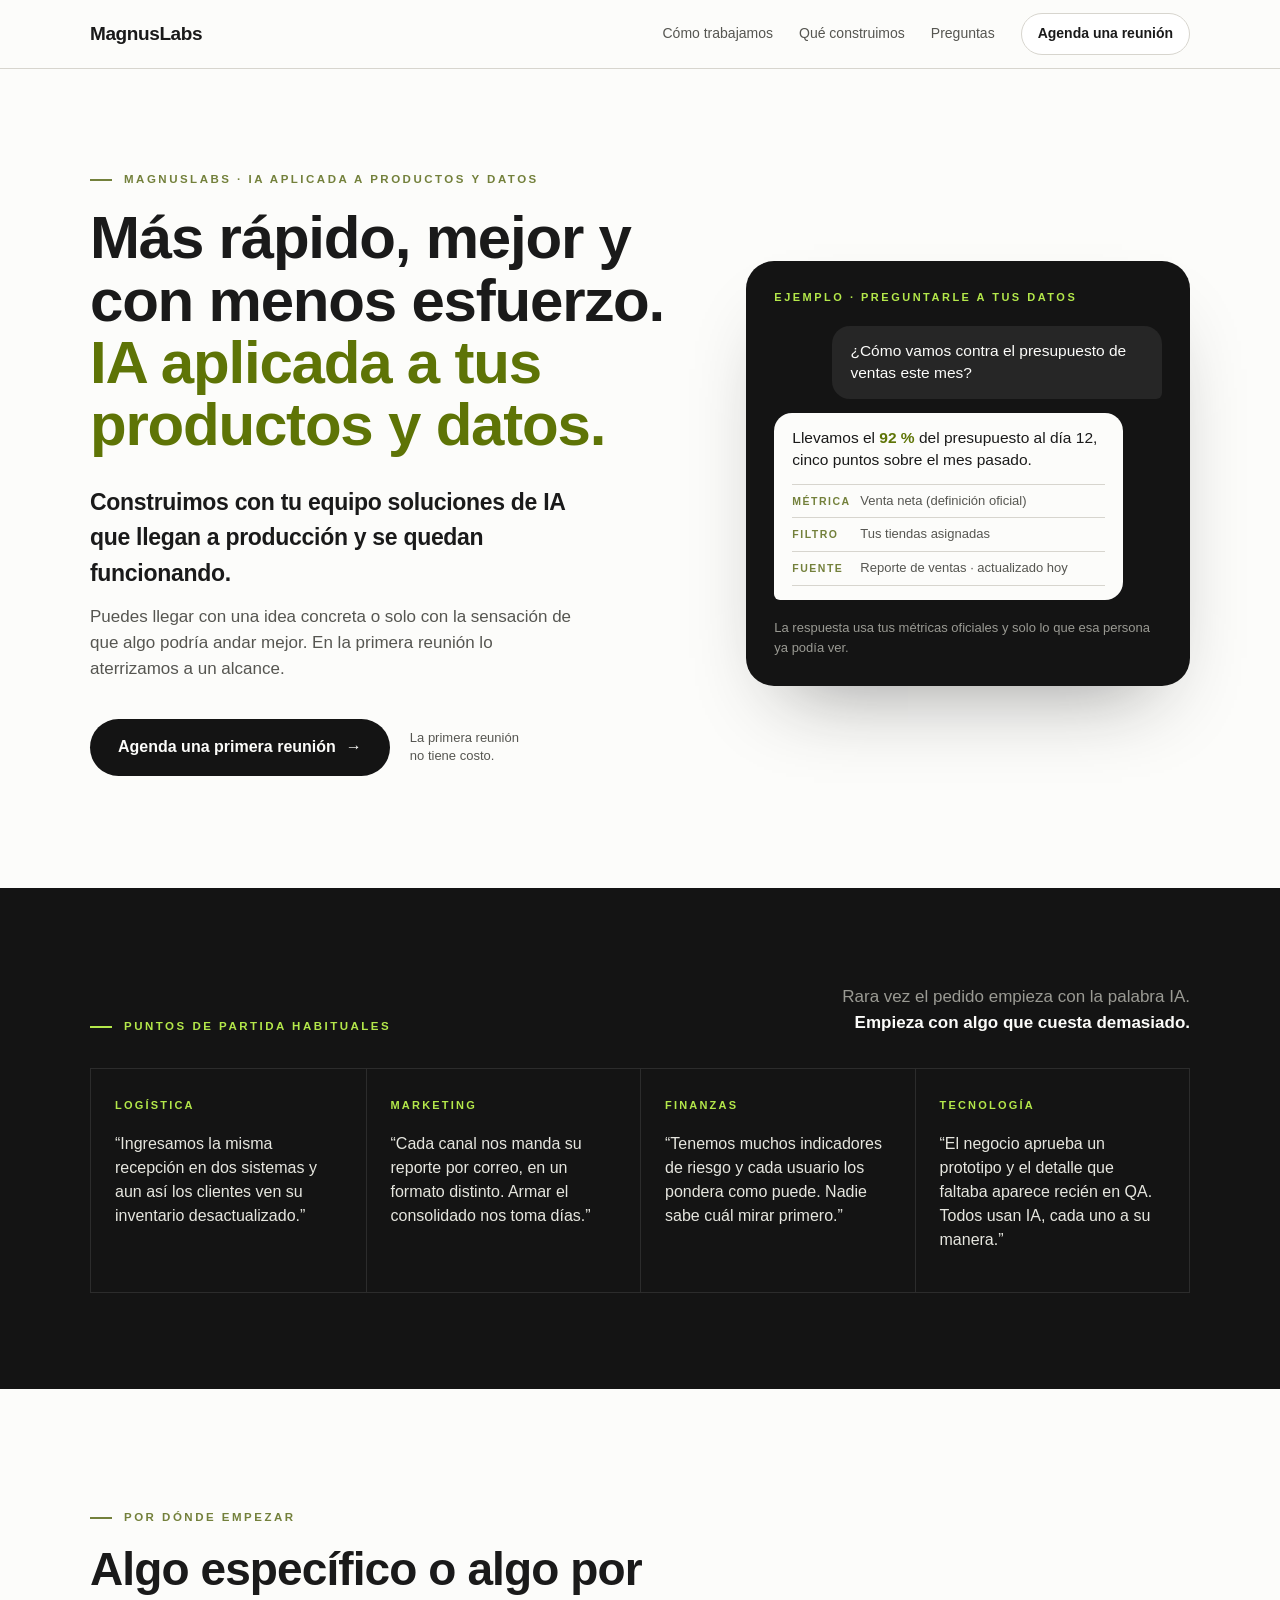
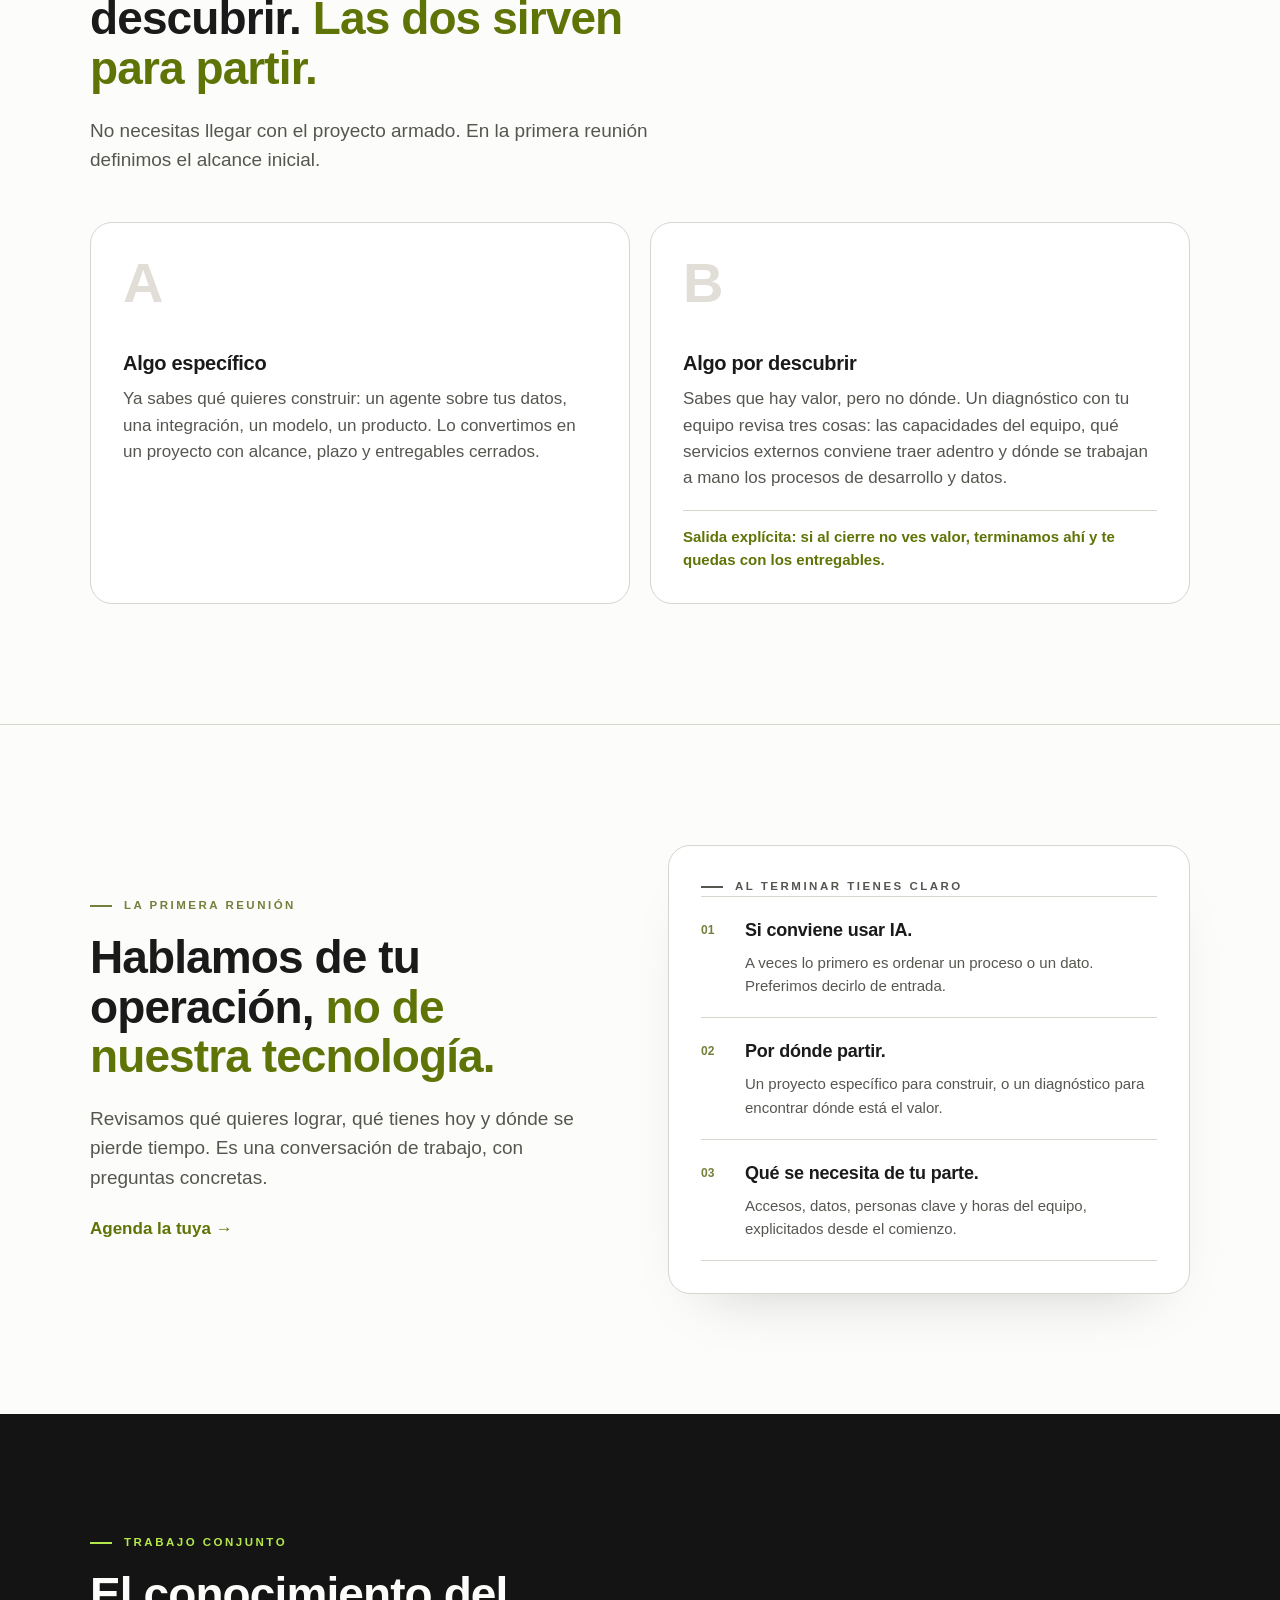
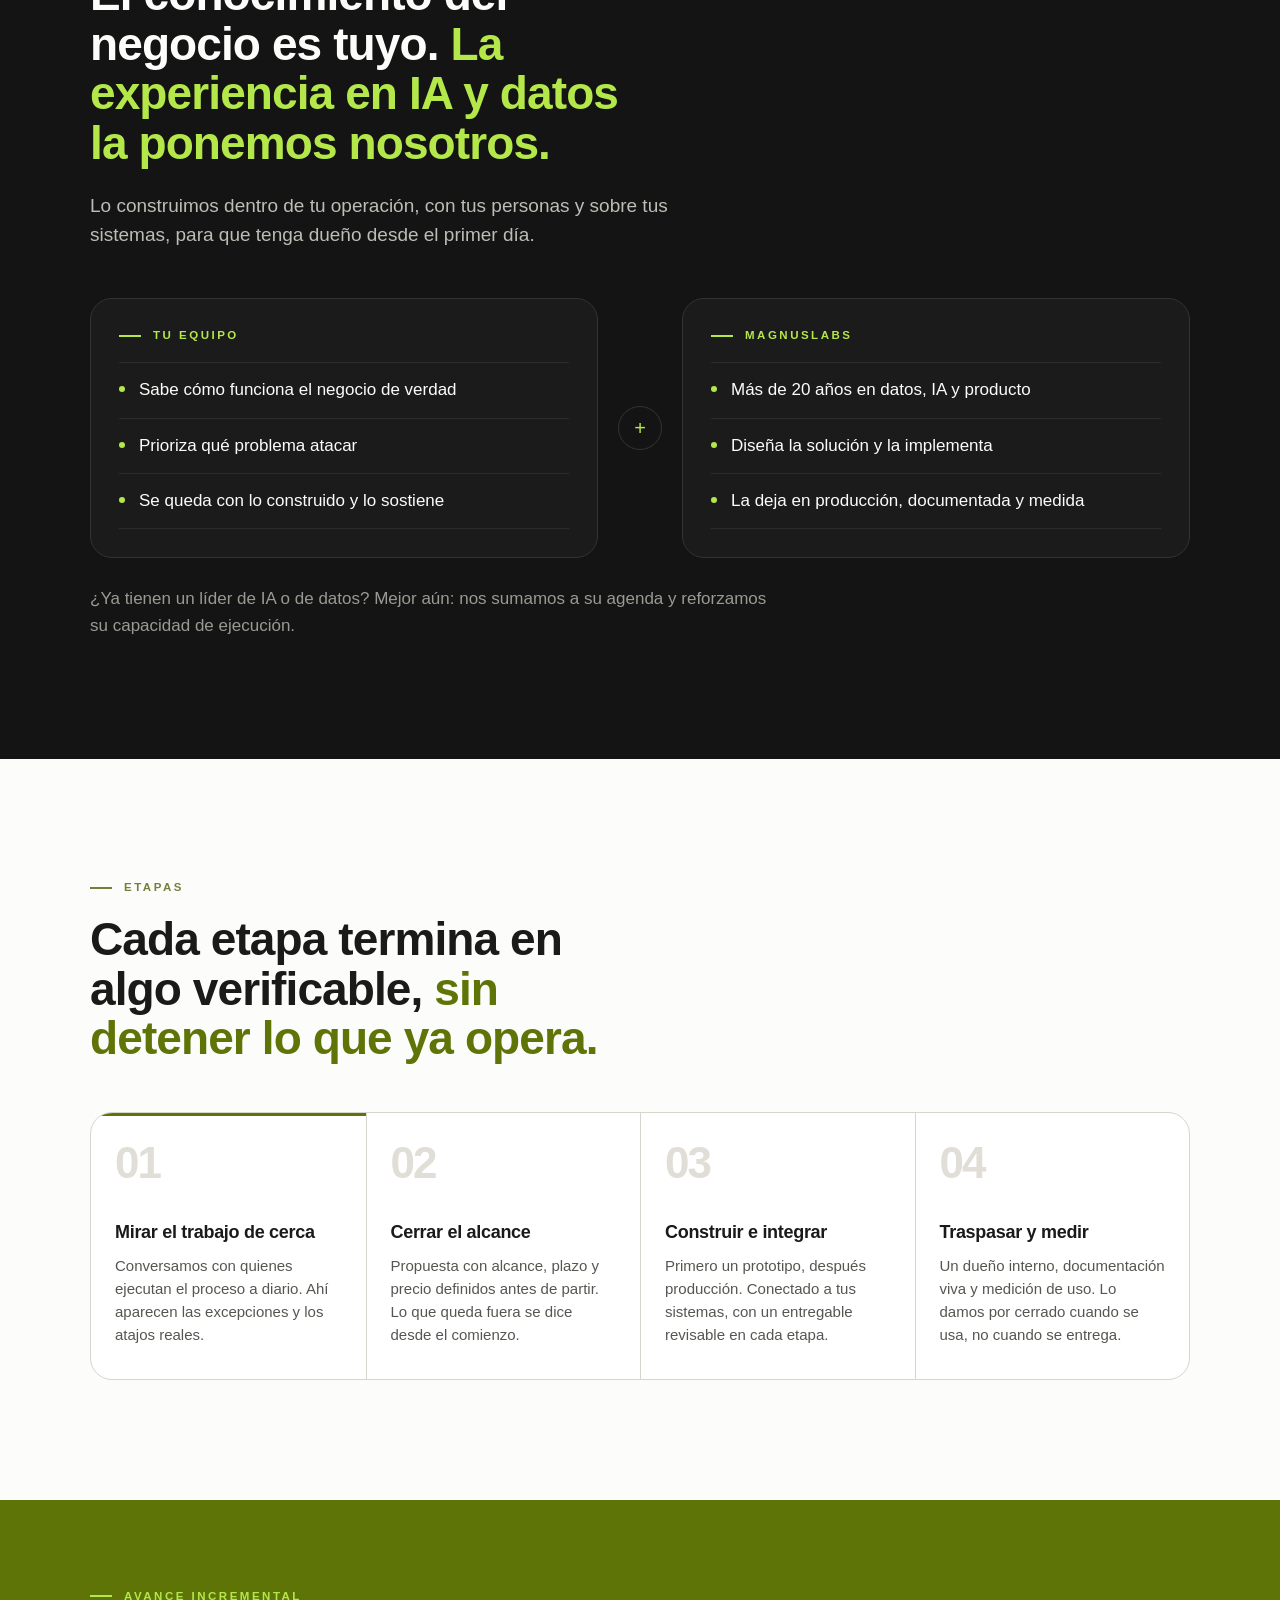
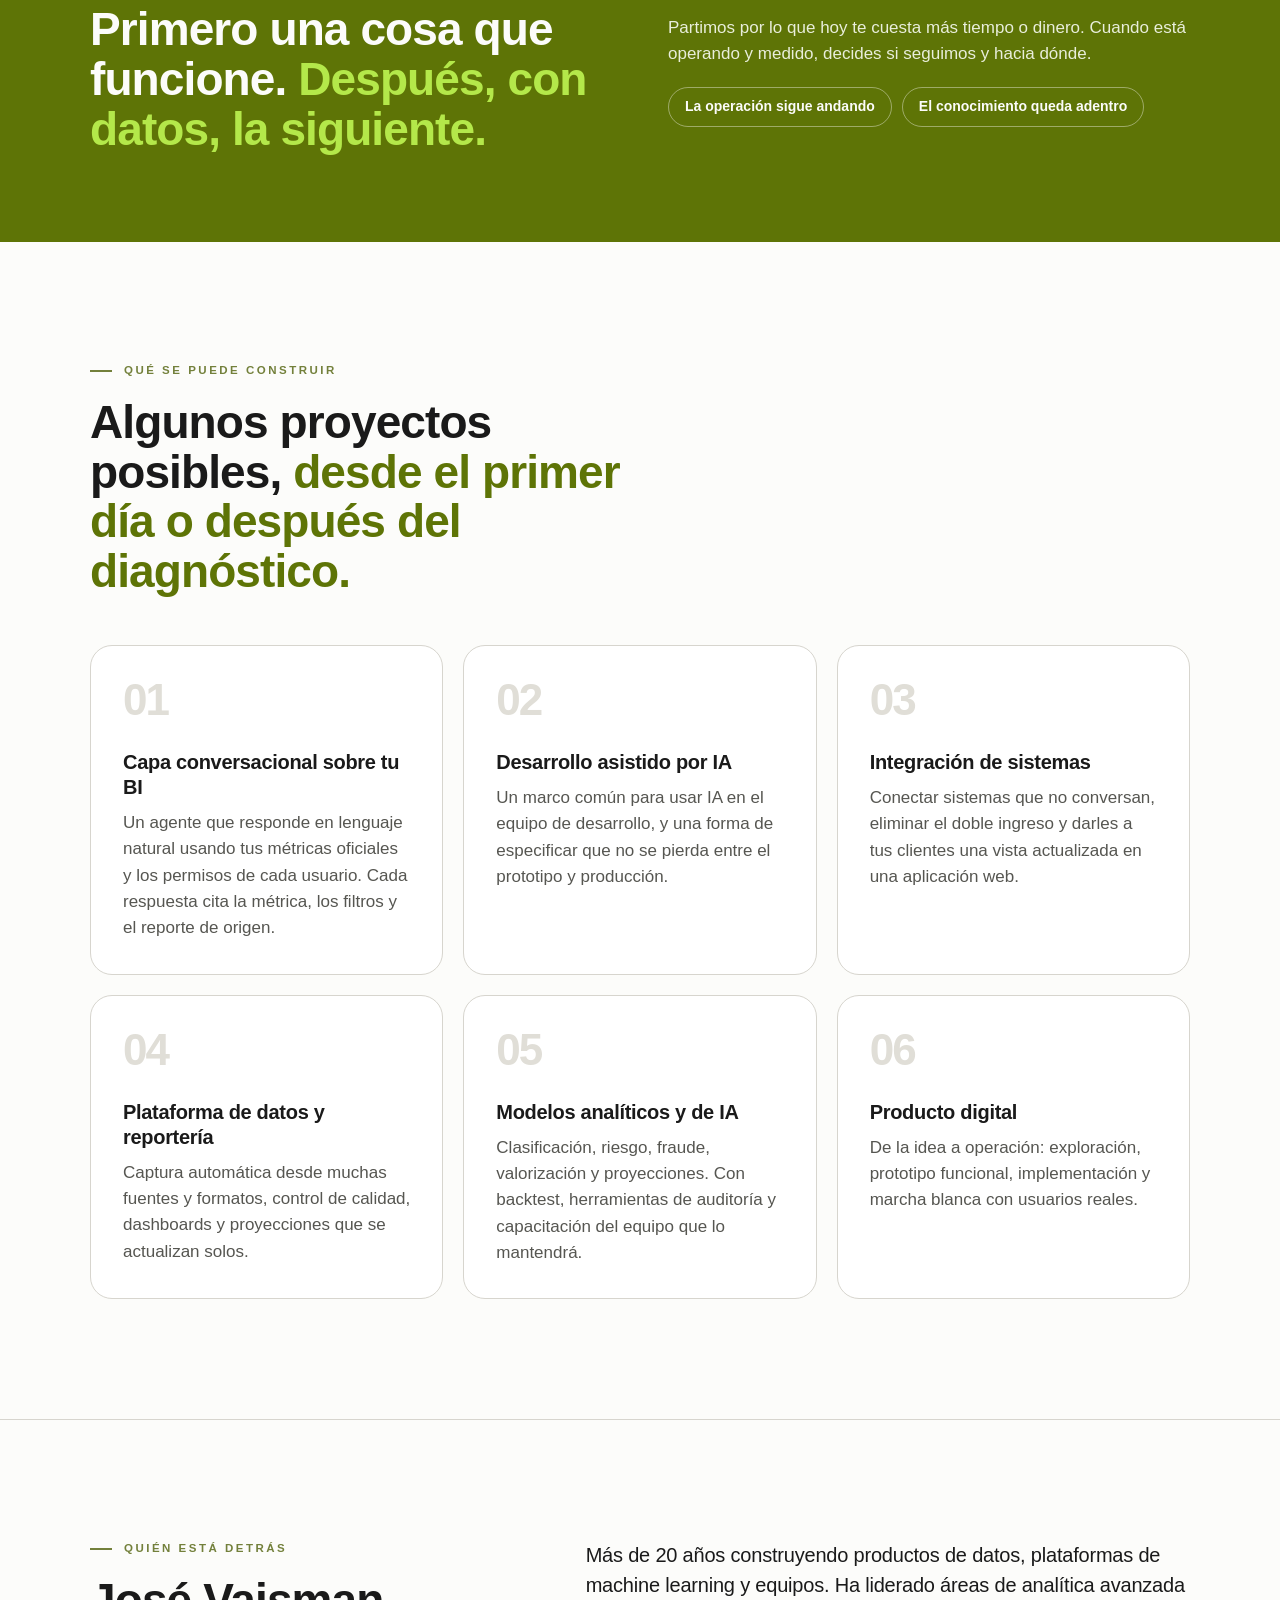
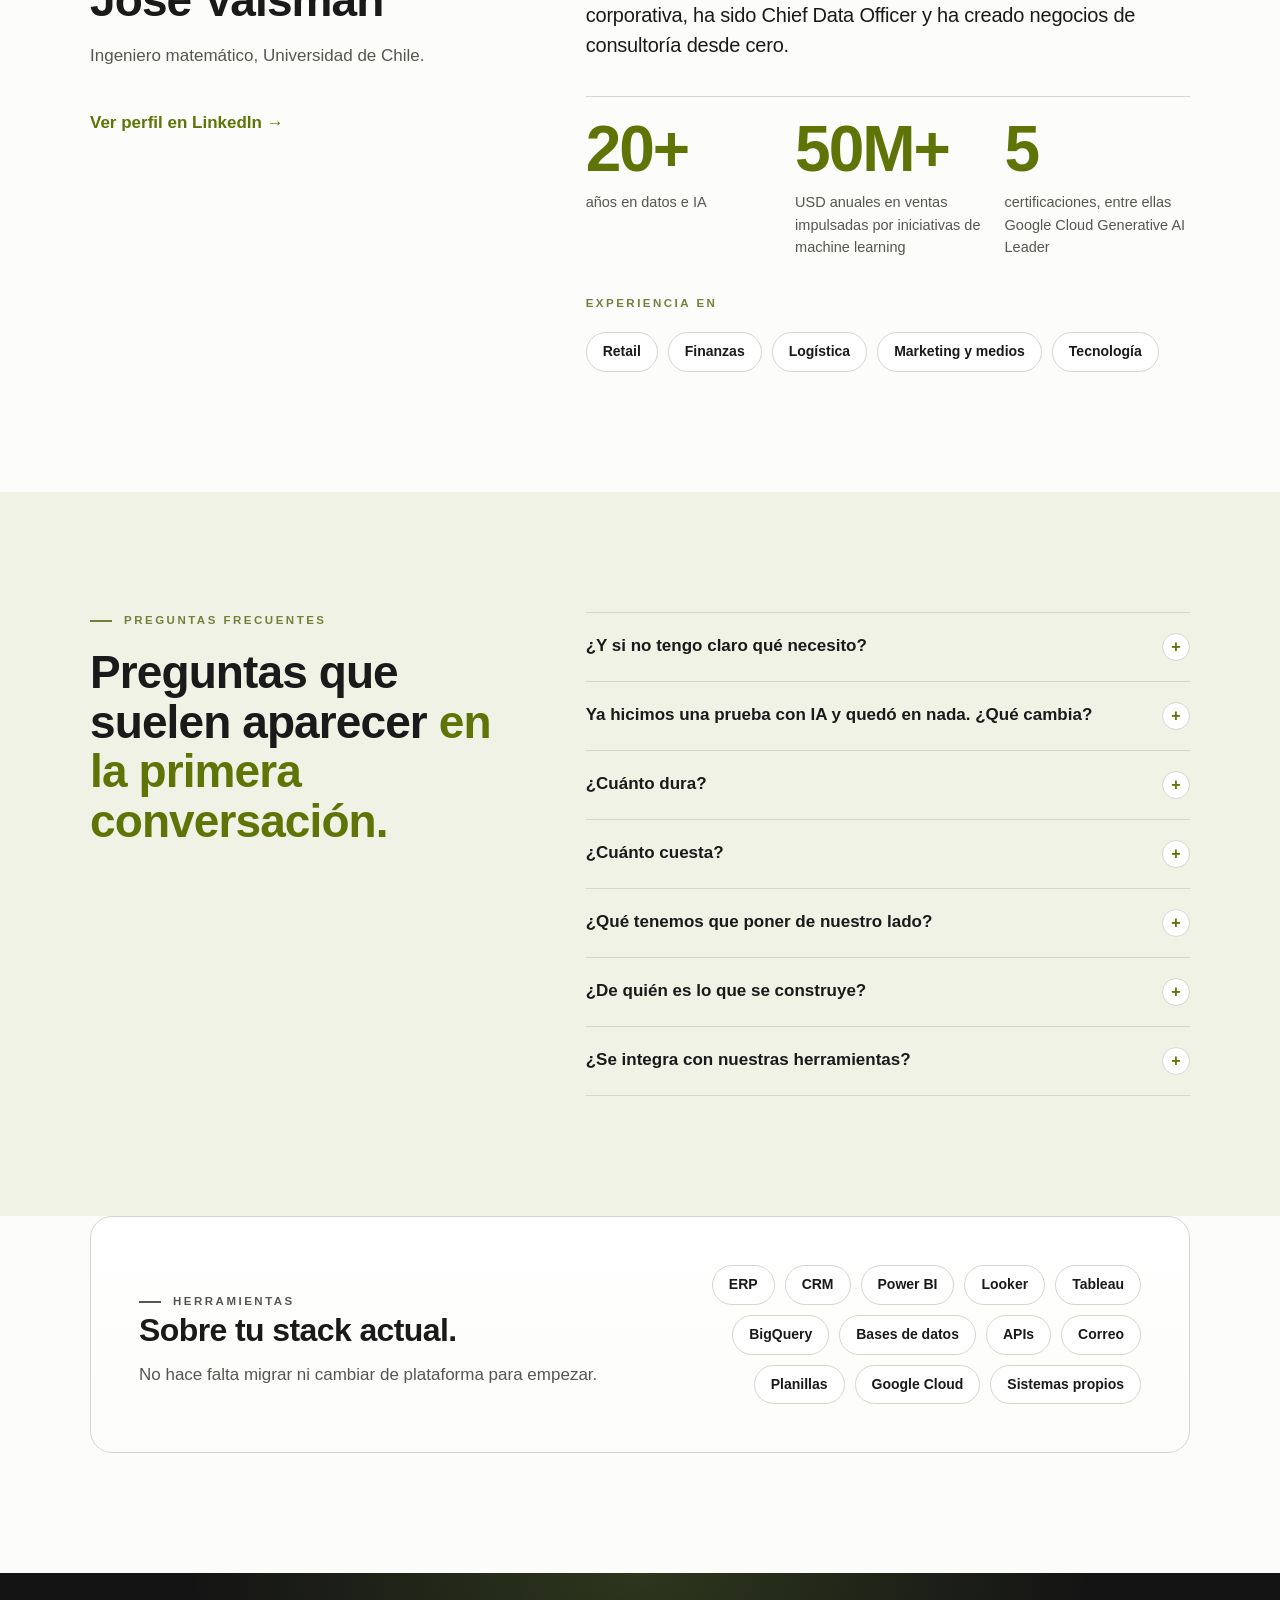
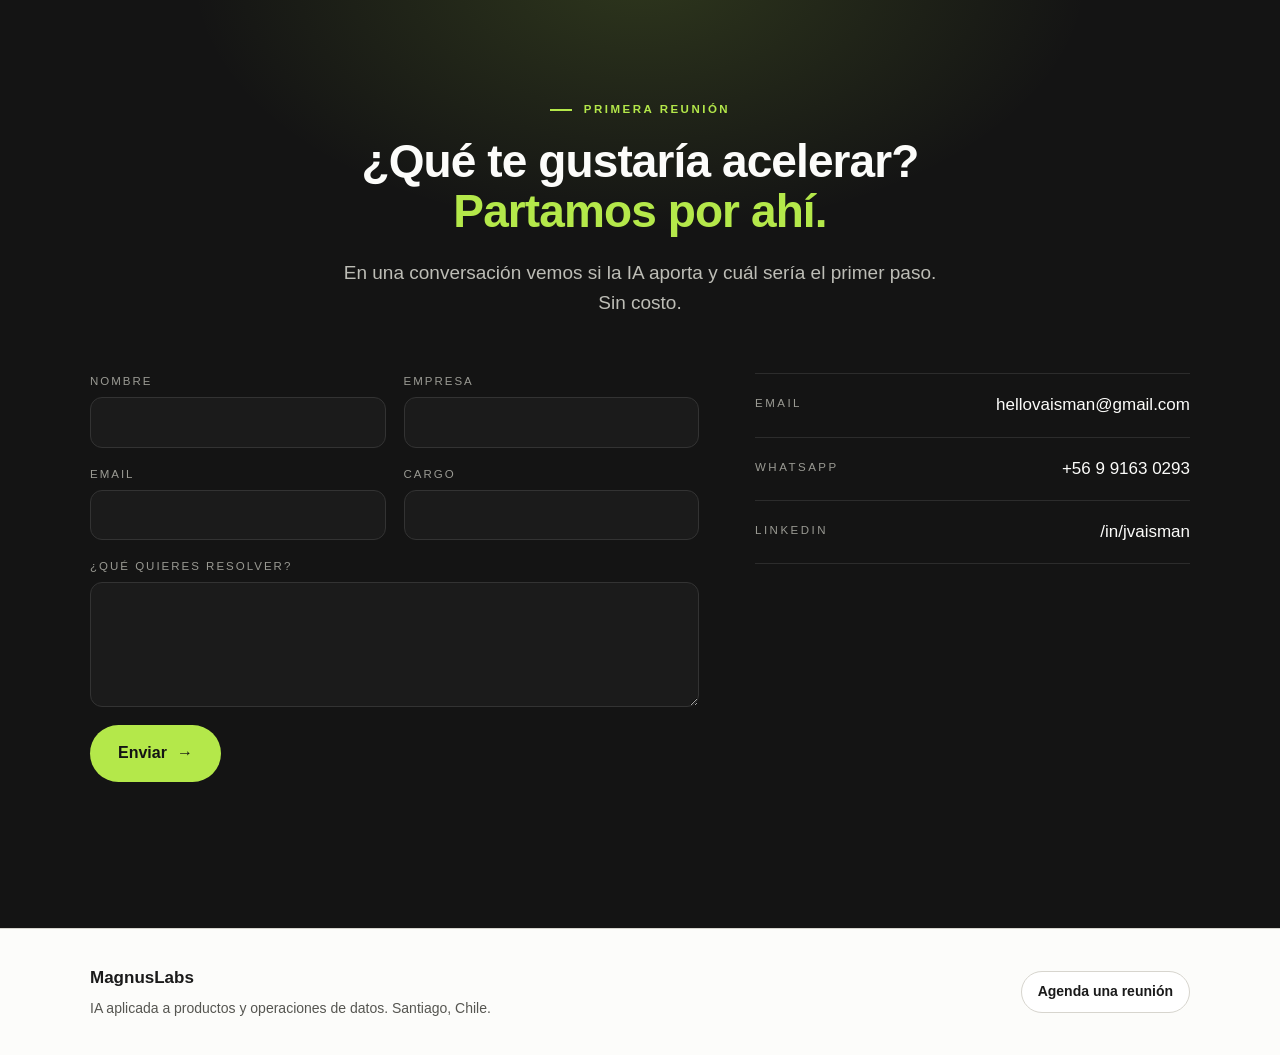
==== commit a8891ffd: "v2: remove pay-per-deliverable mention Co-Authored-By: Claude Opus 5.5 <noreply@anthropic.com> Claud" ====
--- a/v2/index.html
+++ b/v2/index.html
@@ -163,7 +163,6 @@
         <div>
           <p>Partimos por lo que hoy te cuesta más tiempo o dinero. Cuando está operando y medido, decides si seguimos y hacia dónde.</p>
           <ul class="chips chips-light">
-            <li>Pago contra entregable</li>
             <li>La operación sigue andando</li>
             <li>El conocimiento queda adentro</li>
           </ul>
@@ -257,7 +256,7 @@
           </details>
           <details>
             <summary>¿Cuánto cuesta?</summary>
-            <p>Depende del alcance. Antes de empezar recibes una propuesta con alcance, plazo y precio cerrados, con pagos contra entregable. La primera reunión no tiene costo.</p>
+            <p>Depende del alcance. Antes de empezar recibes una propuesta con alcance, plazo y precio cerrados. La forma de pago se acuerda según el proyecto. La primera reunión no tiene costo.</p>
           </details>
           <details>
             <summary>¿Qué tenemos que poner de nuestro lado?</summary>
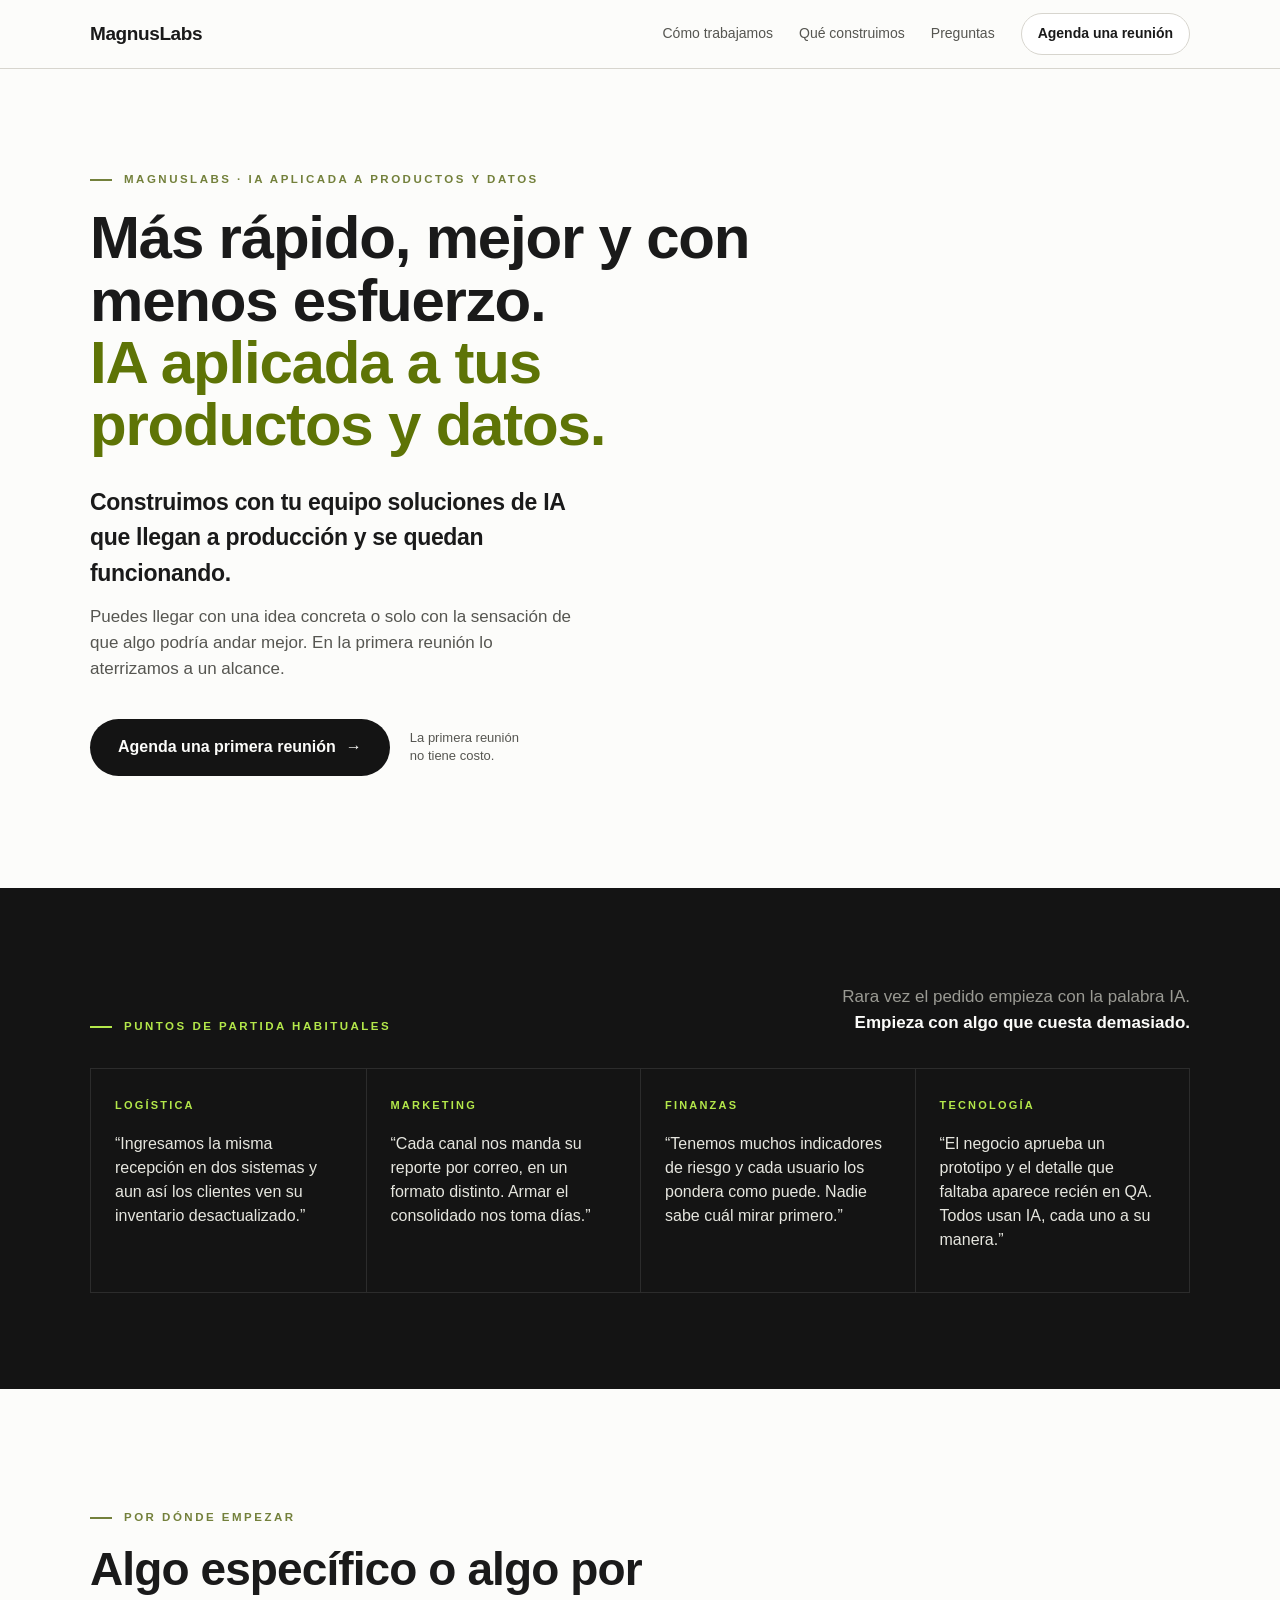
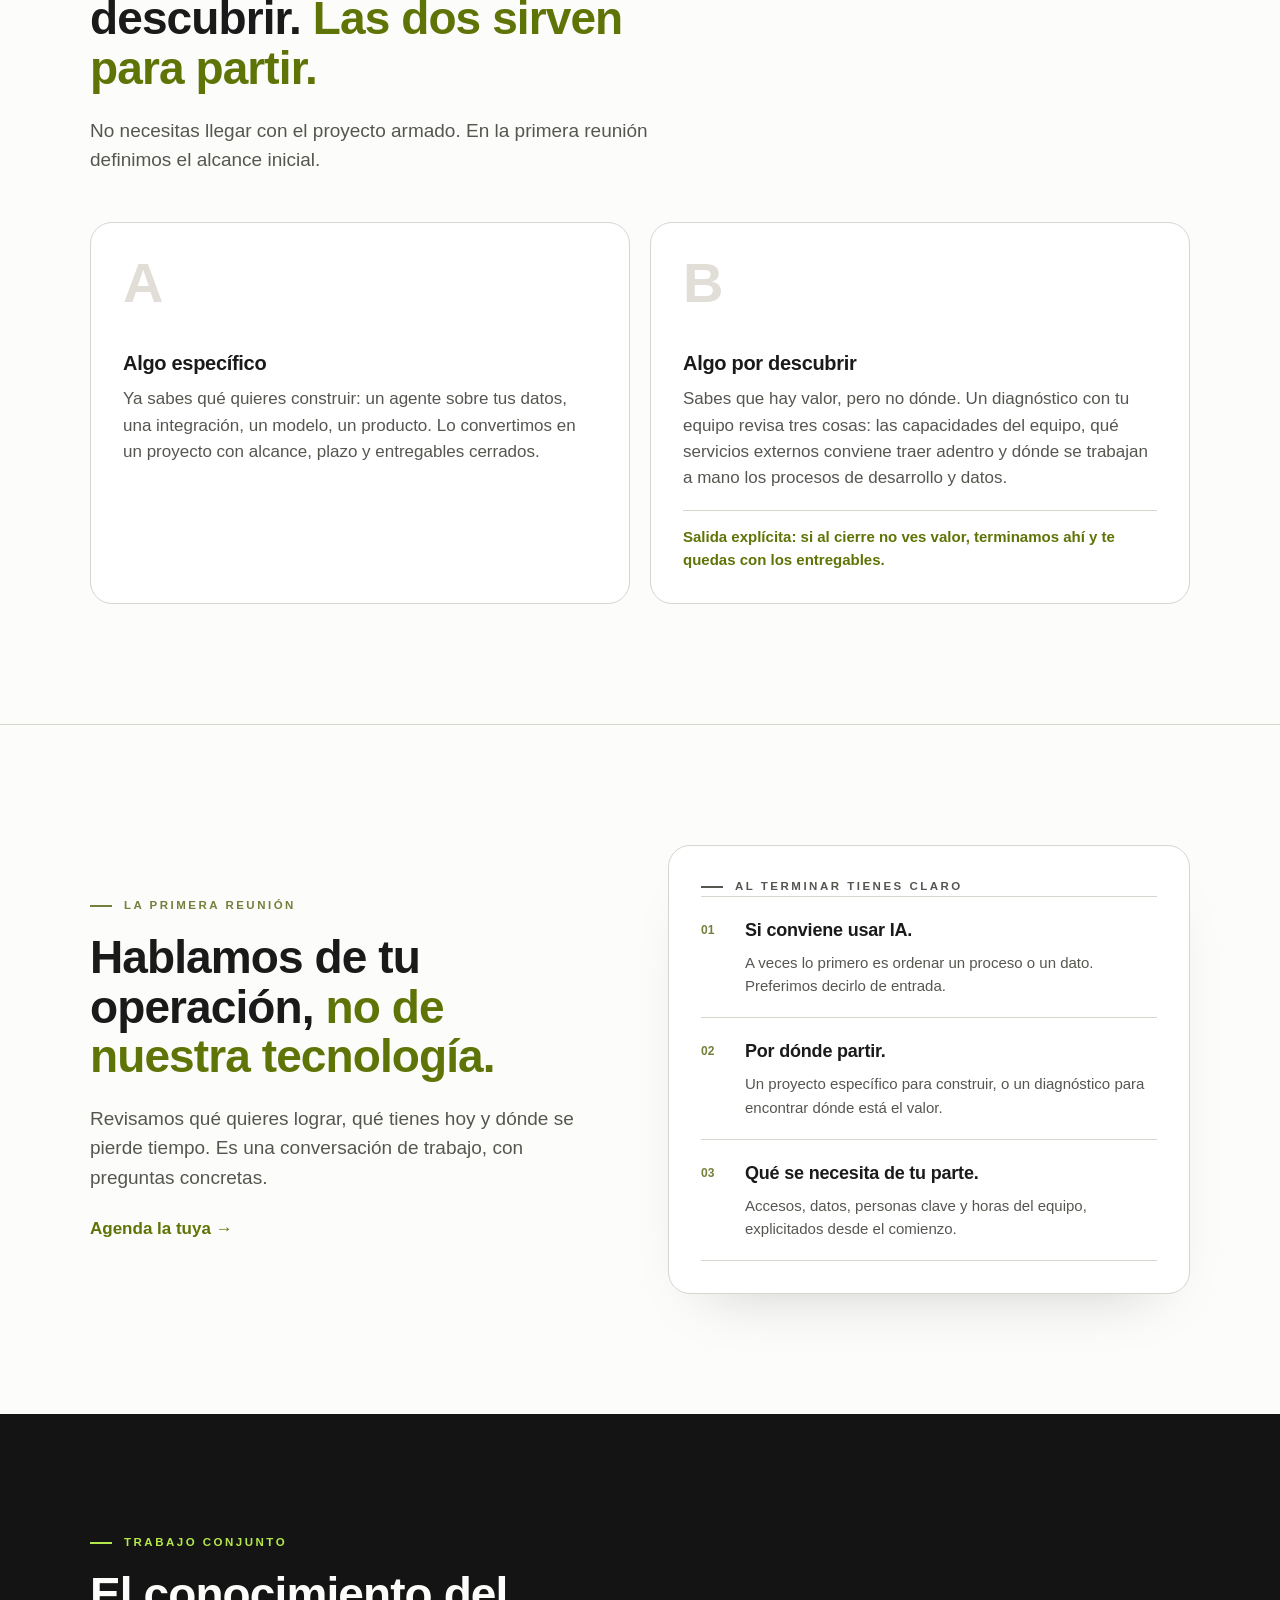
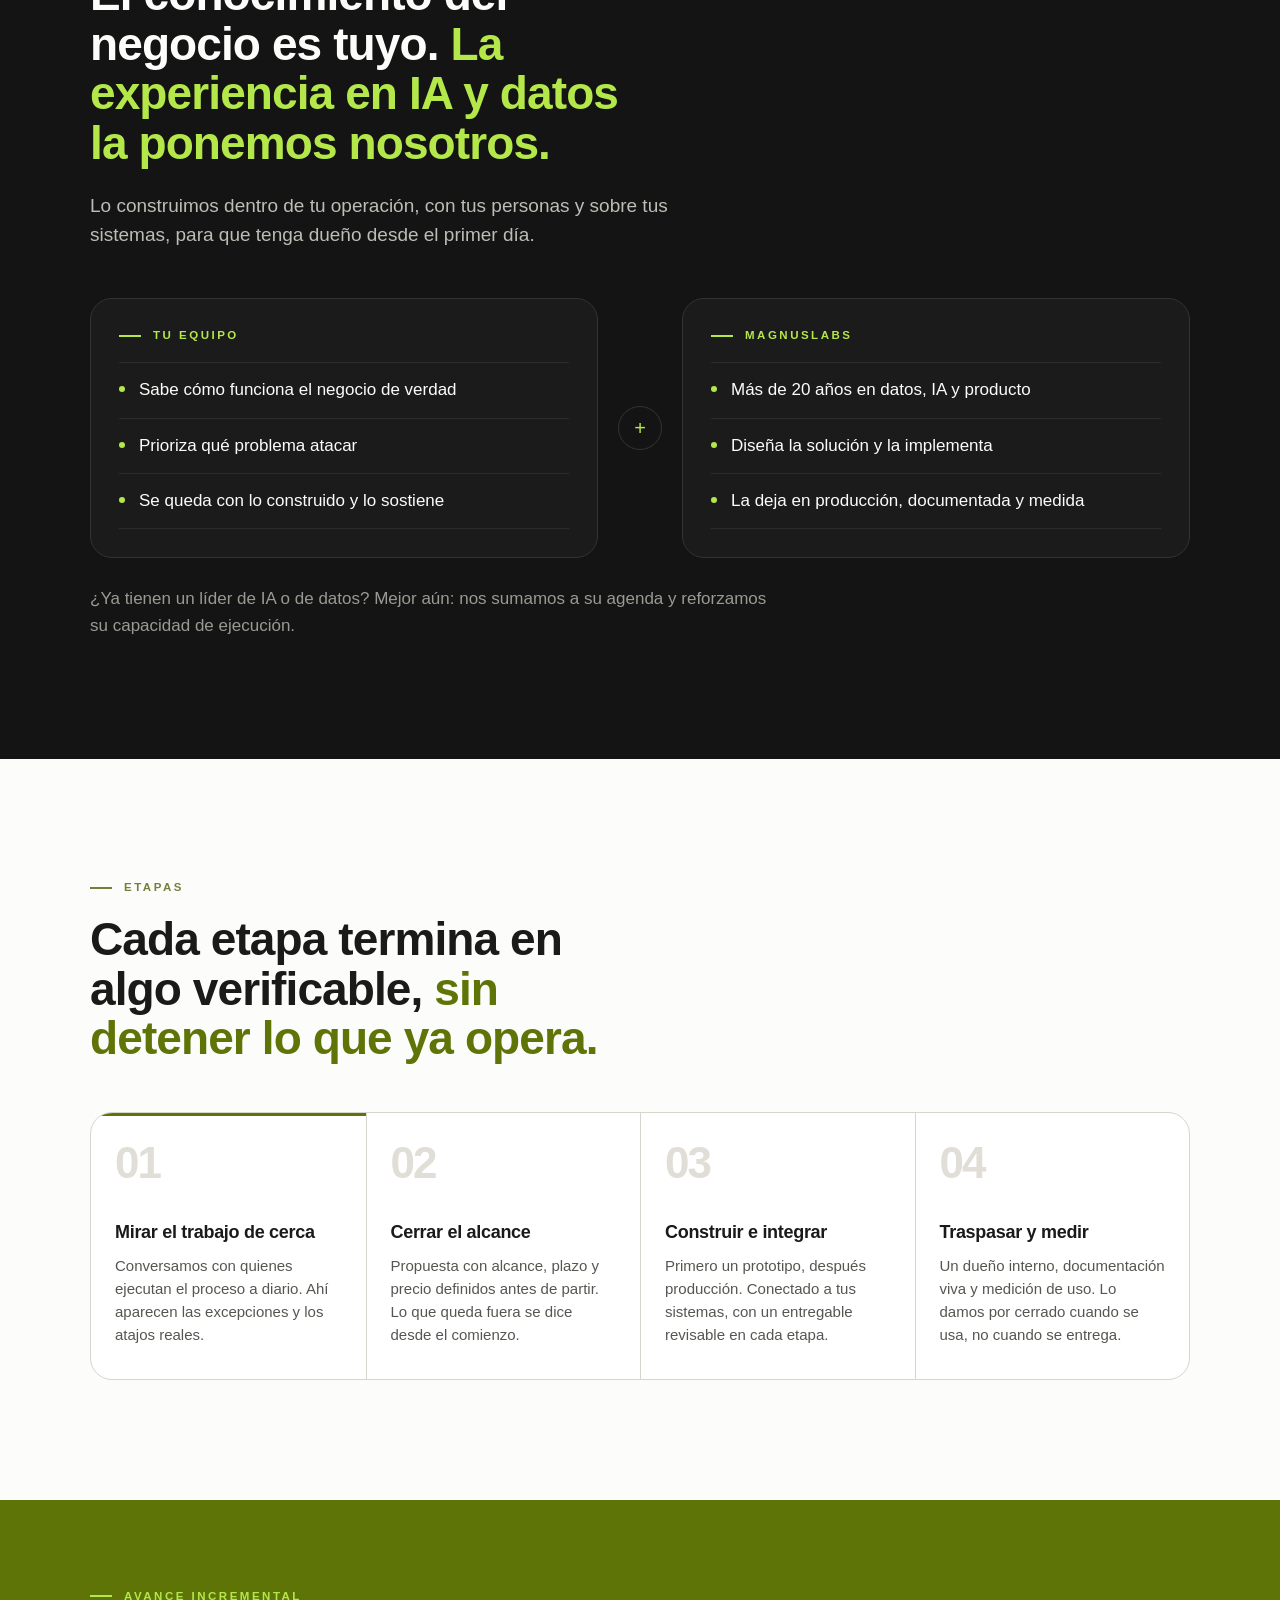
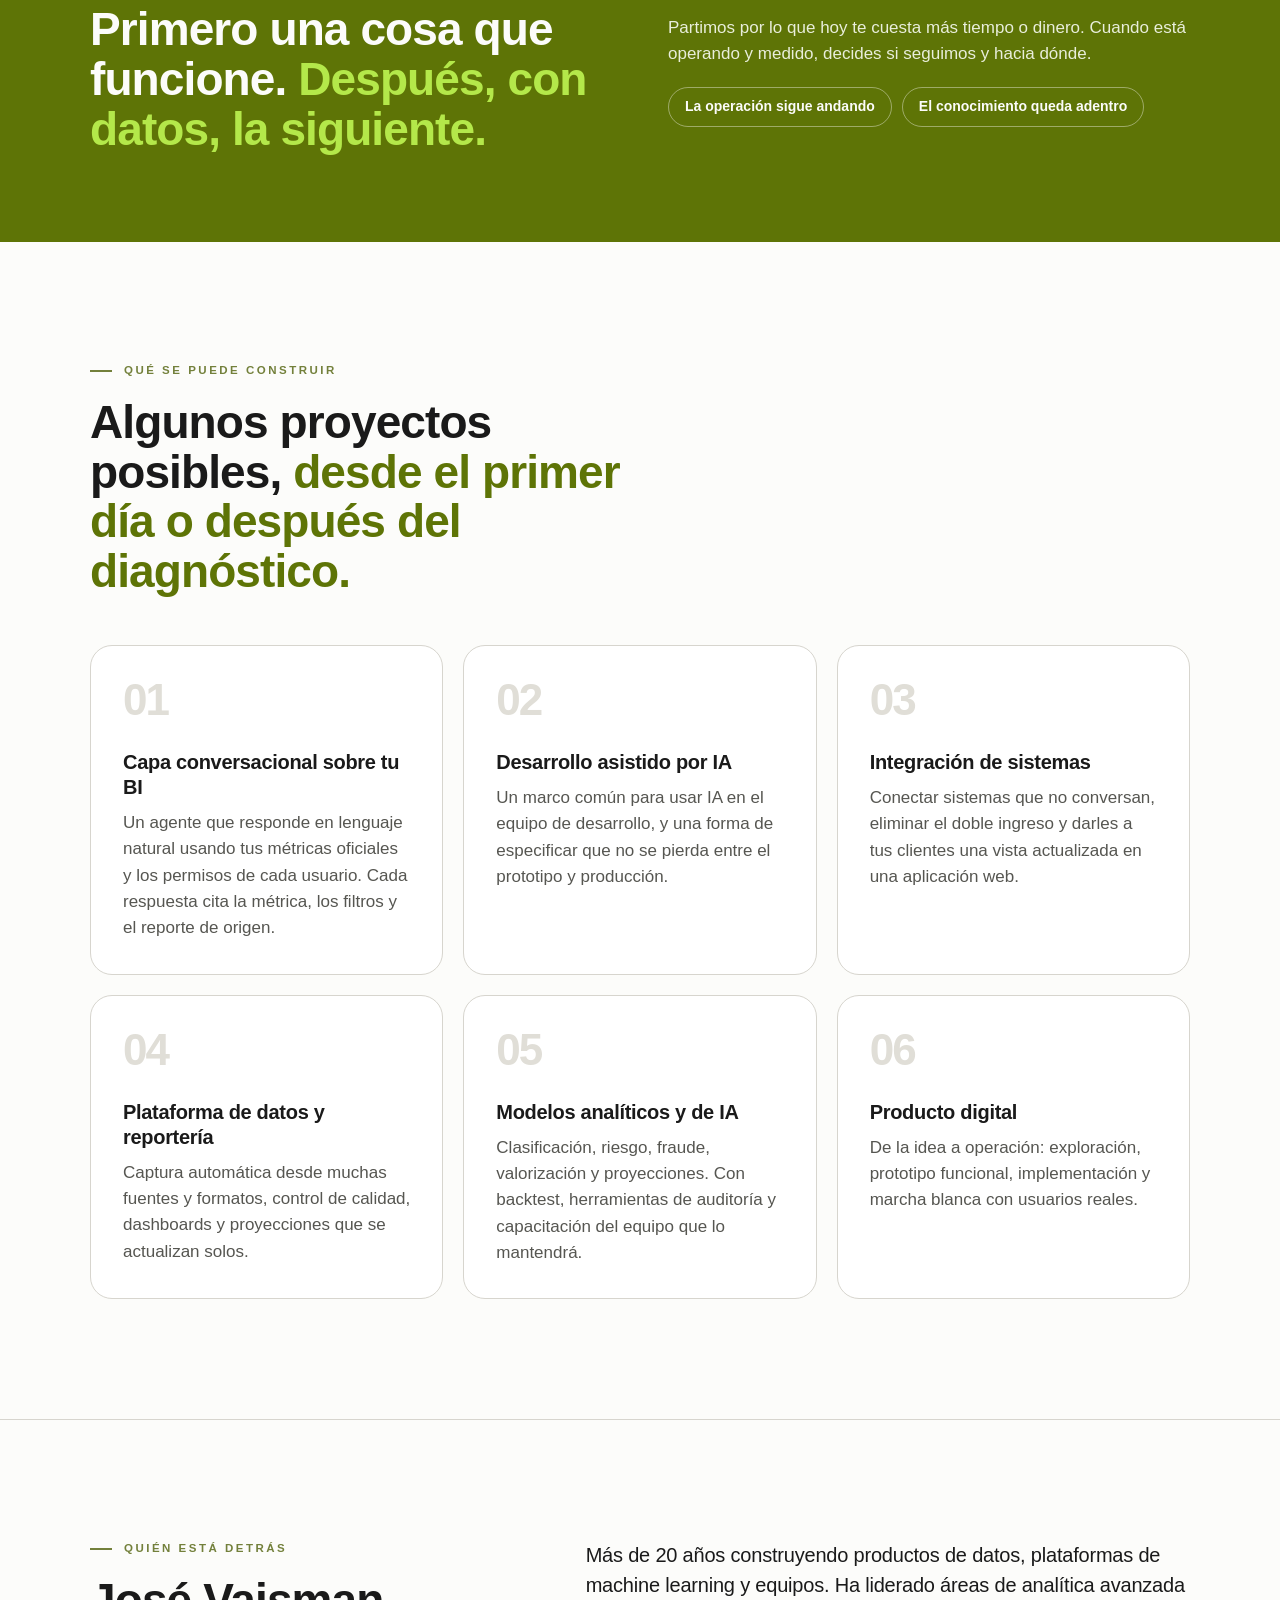
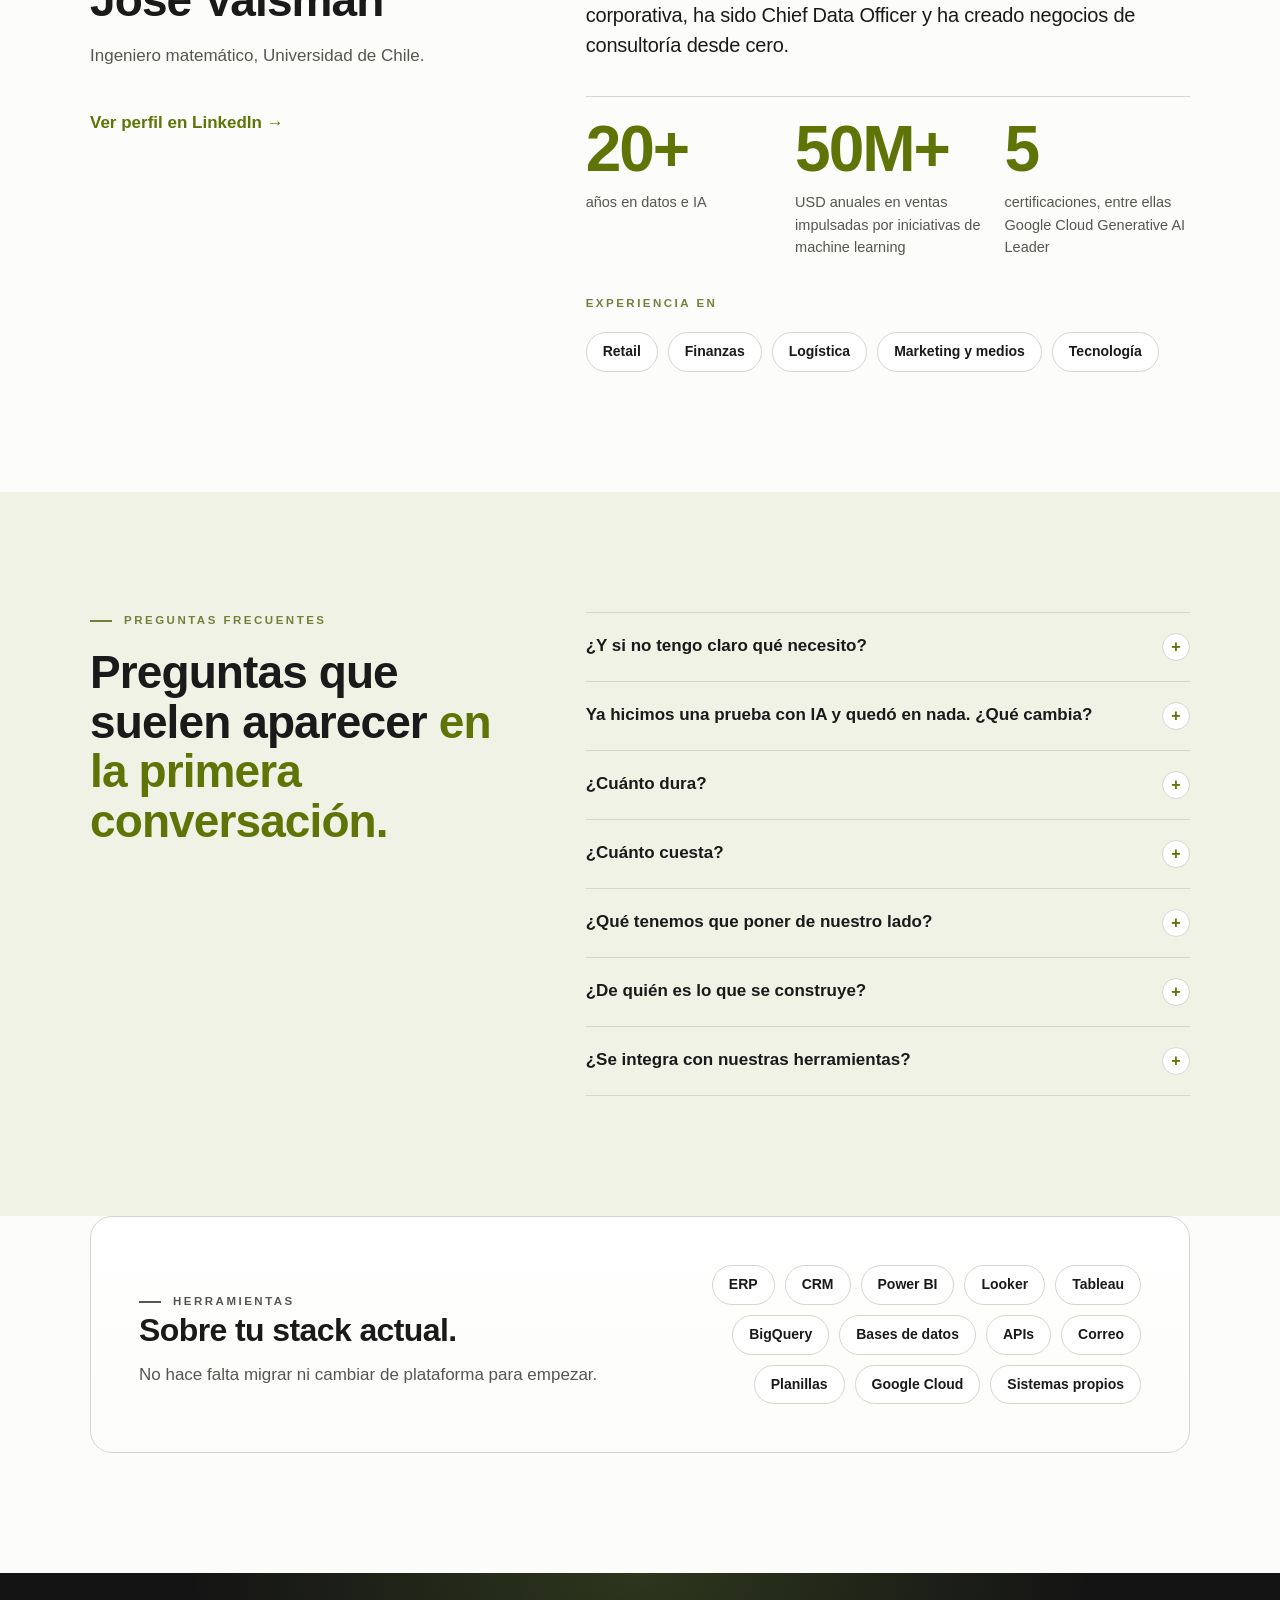
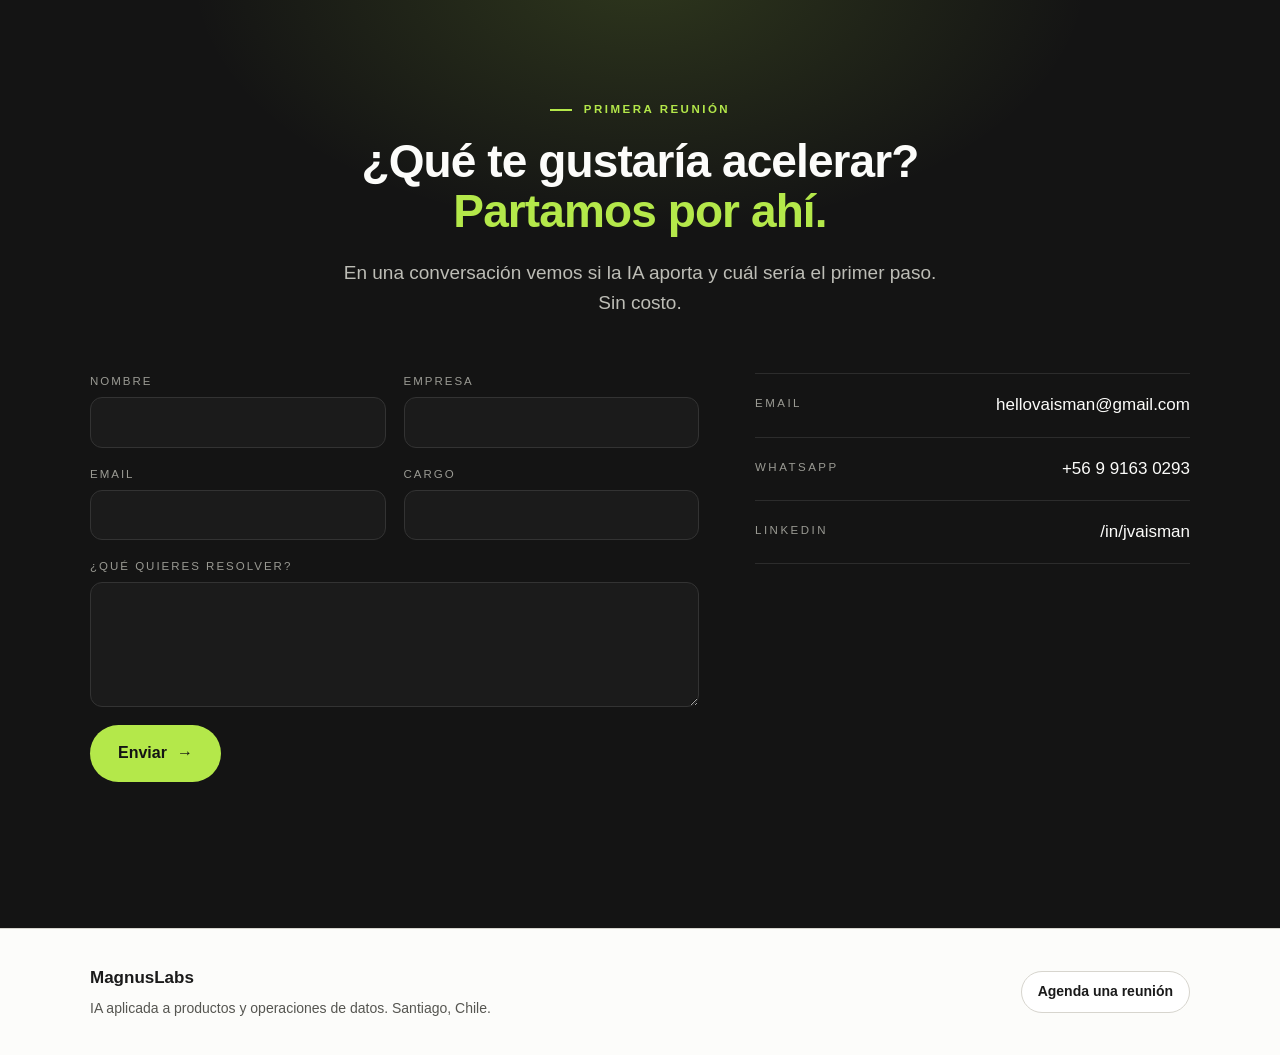
==== commit 257e14b4: "v2: remove data conversation example from hero Co-Authored-By: Claude Opus 5.5 <noreply@anthropic.co" ====
--- a/v2/index.html
+++ b/v2/index.html
@@ -24,7 +24,7 @@
   <main>
     <!-- Hero -->
     <section class="hero">
-      <div class="wrap hero-grid">
+      <div class="wrap hero-inner">
         <div>
           <p class="eyebrow">MagnusLabs · IA aplicada a productos y datos</p>
           <h1>Más rápido, mejor y con menos esfuerzo. <span class="accent">IA aplicada a tus productos y datos.</span></h1>
@@ -36,19 +36,6 @@
           </div>
         </div>
 
-        <figure class="chat" aria-label="Ejemplo de una capa conversacional sobre datos">
-          <figcaption class="chat-label">Ejemplo · Preguntarle a tus datos</figcaption>
-          <div class="bubble q">¿Cómo vamos contra el presupuesto de ventas este mes?</div>
-          <div class="bubble a">
-            <p>Llevamos el <strong>92&nbsp;%</strong> del presupuesto al día 12, cinco puntos sobre el mes pasado.</p>
-            <ul class="cite">
-              <li><span>Métrica</span>Venta neta (definición oficial)</li>
-              <li><span>Filtro</span>Tus tiendas asignadas</li>
-              <li><span>Fuente</span>Reporte de ventas · actualizado hoy</li>
-            </ul>
-          </div>
-          <p class="chat-note">La respuesta usa tus métricas oficiales y solo lo que esa persona ya podía ver.</p>
-        </figure>
       </div>
     </section>
 
--- a/v2/styles.css
+++ b/v2/styles.css
@@ -80,26 +80,12 @@
 
 /* Hero */
 .hero { padding: clamp(56px, 8vw, 104px) 0 clamp(64px, 9vw, 112px); }
-.hero-grid { display: grid; grid-template-columns: 1.15fr .85fr; gap: 56px; align-items: center; }
+.hero-inner h1 { max-width: 22ch; }
+.hero-inner h1 .accent { display: block; }
 .hero-sub { font-size: clamp(19px, 2vw, 23px); font-weight: 700; letter-spacing: -0.3px; margin: 28px 0 12px; max-width: 38ch; }
 .hero-text { color: var(--cuerpo); max-width: 52ch; margin: 0; }
 .hero-cta { display: flex; align-items: center; gap: 20px; margin-top: 36px; flex-wrap: wrap; }
 .small { font-size: 13px; color: var(--cuerpo); margin: 0; line-height: 1.4; }
-
-.chat {
-  margin: 0; background: var(--grafito); color: var(--papel);
-  border-radius: 28px; padding: 28px; box-shadow: 0 40px 80px -40px rgba(20,20,20,.45);
-}
-.chat-label { font-size: 11px; letter-spacing: 2.5px; text-transform: uppercase; font-weight: 700; color: var(--lima); margin-bottom: 20px; }
-.bubble { border-radius: 18px; padding: 14px 18px; font-size: 15.5px; line-height: 1.45; }
-.bubble.q { background: #262626; margin-left: 15%; border-bottom-right-radius: 6px; }
-.bubble.a { background: var(--papel); color: var(--tinta); margin: 14px 10% 0 0; border-bottom-left-radius: 6px; }
-.bubble.a p { margin: 0 0 12px; }
-.bubble.a strong { color: var(--oliva-profundo); }
-.cite { list-style: none; margin: 0; padding: 0; border-top: 1px solid var(--filete); font-size: 13px; color: var(--cuerpo); }
-.cite li { display: flex; gap: 10px; padding: 7px 0; border-bottom: 1px solid var(--filete); }
-.cite span { flex: none; width: 58px; font-size: 10.5px; letter-spacing: 1.5px; text-transform: uppercase; font-weight: 700; color: var(--oliva); padding-top: 2px; }
-.chat-note { margin: 18px 0 0; font-size: 13px; color: var(--gris-oscuro); }
 
 /* Secciones */
 .section { padding: clamp(72px, 10vw, 120px) 0; }
@@ -230,7 +216,7 @@
 /* Responsive */
 @media (max-width: 980px) {
   .top nav a:not(.pill) { display: none; }
-  .hero-grid, .meeting, .band-grid, .about, .faq-grid, .integrations, .contact { grid-template-columns: 1fr; gap: 40px; }
+  .meeting, .band-grid, .about, .faq-grid, .integrations, .contact { grid-template-columns: 1fr; gap: 40px; }
   .quotes { grid-template-columns: 1fr 1fr; }
   .quotes blockquote:nth-child(3) { border-left: 0; }
   .quotes blockquote:nth-child(n+3) { border-top: 1px solid var(--linea-oscura); }
@@ -247,9 +233,6 @@
   .duo { grid-template-columns: 1fr; }
   .plus { justify-self: center; }
   .card { padding: 24px; }
-  .chat { padding: 20px; border-radius: 22px; }
-  .bubble.q { margin-left: 8%; }
-  .bubble.a { margin-right: 0; }
   .quotes-aside { text-align: left; }
   .pill { padding: 8px 12px; font-size: 13px; }
 }
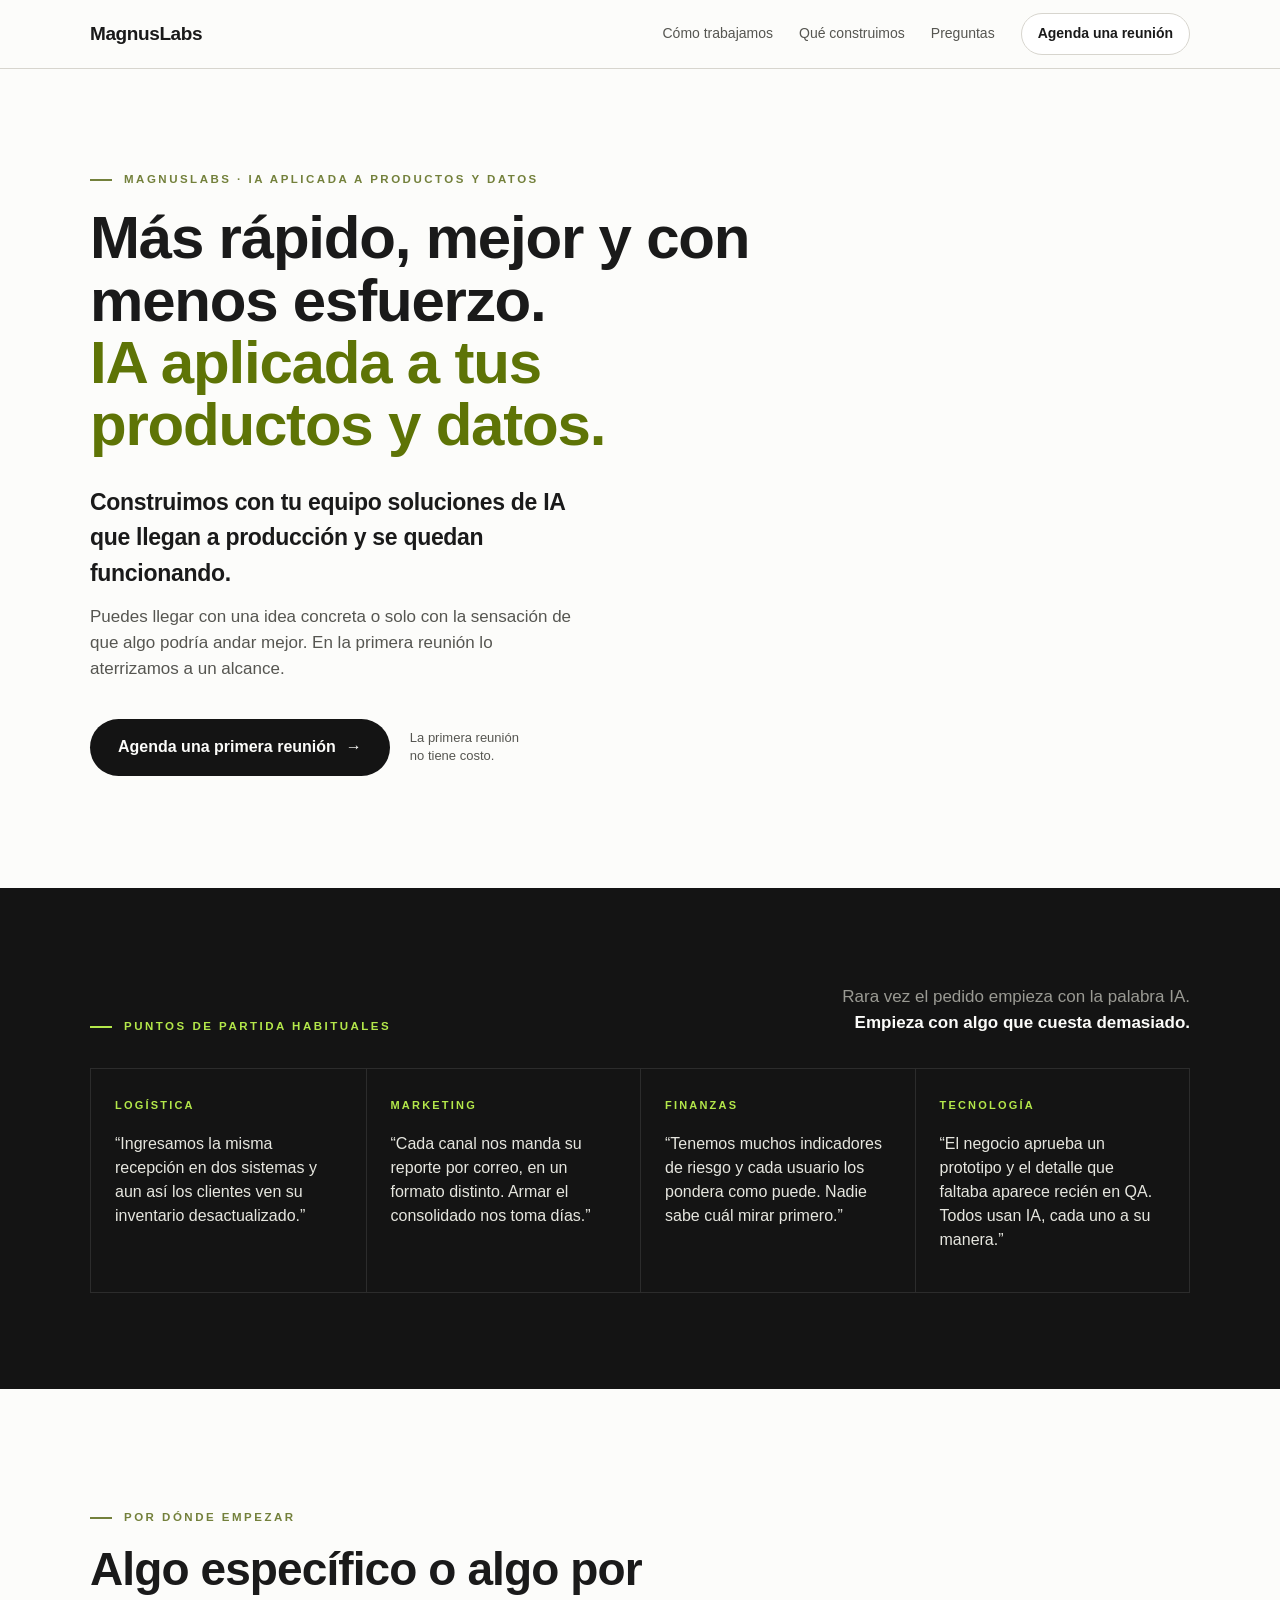
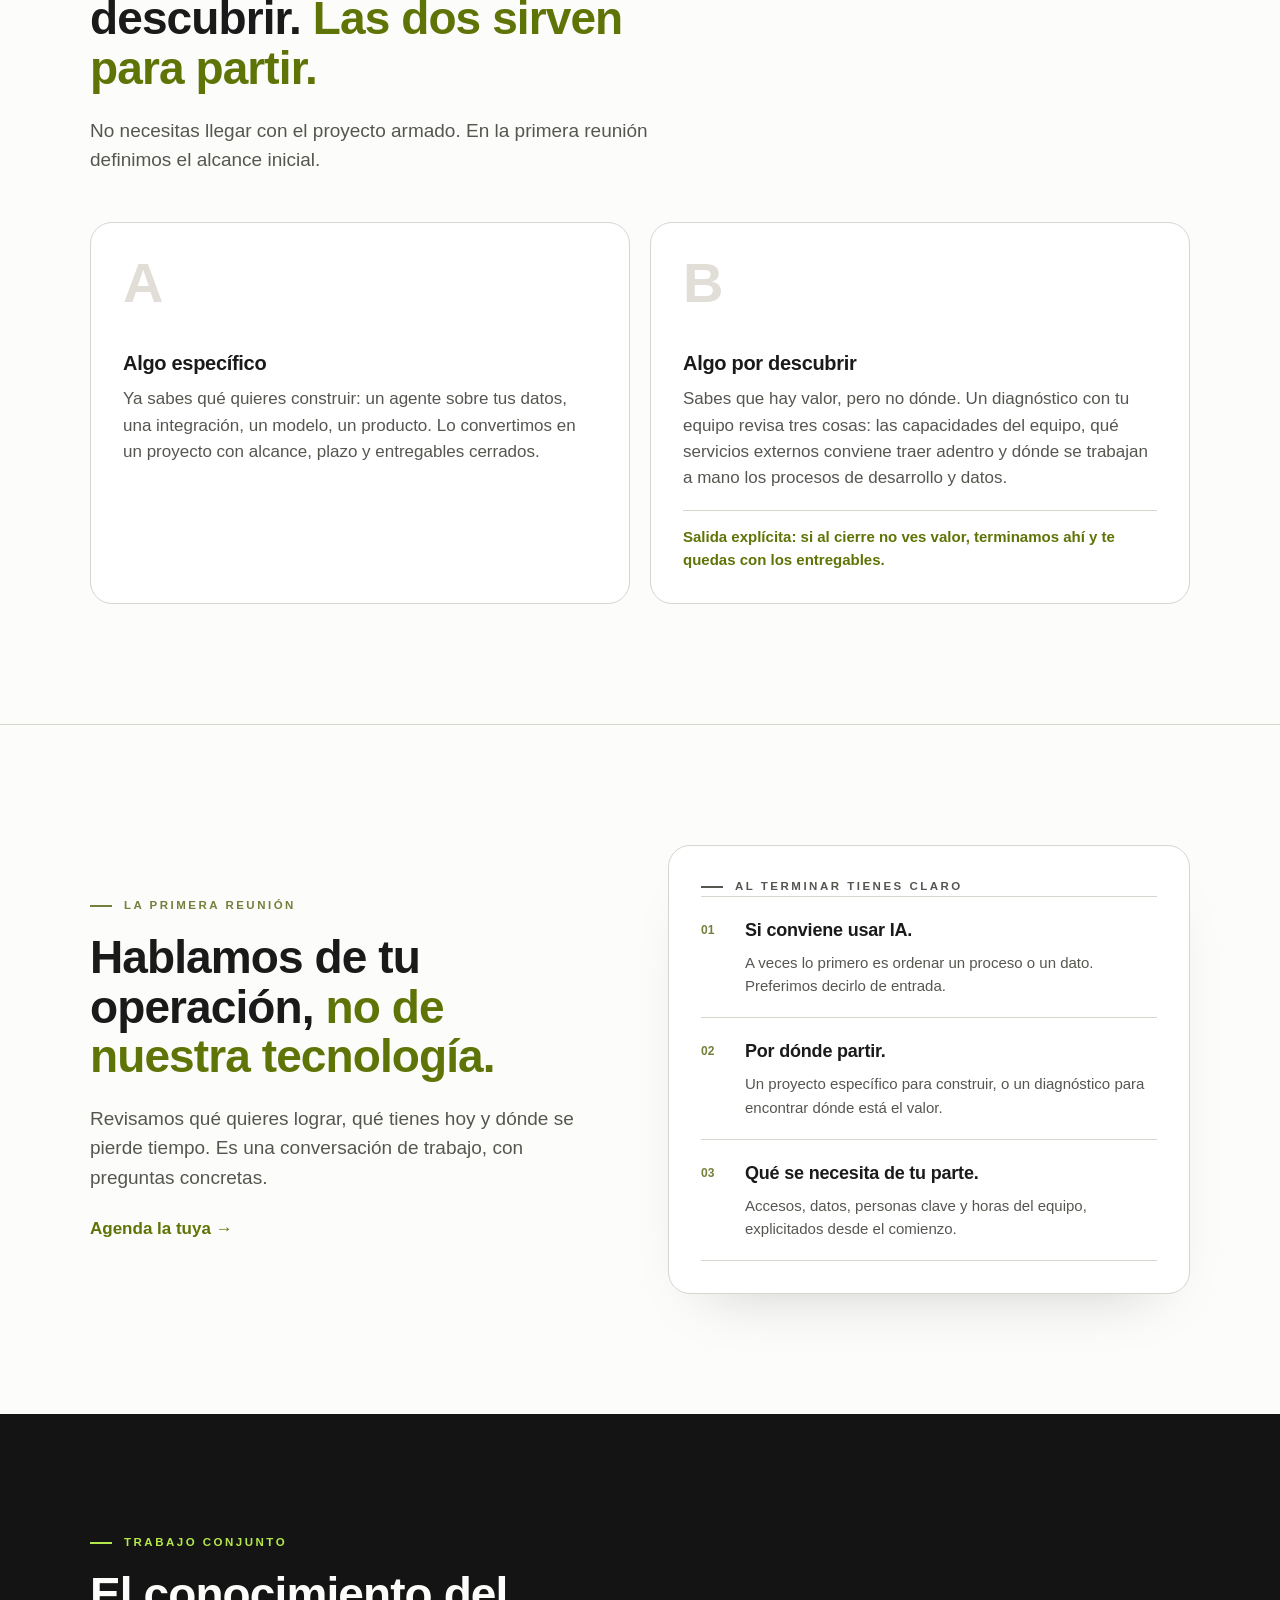
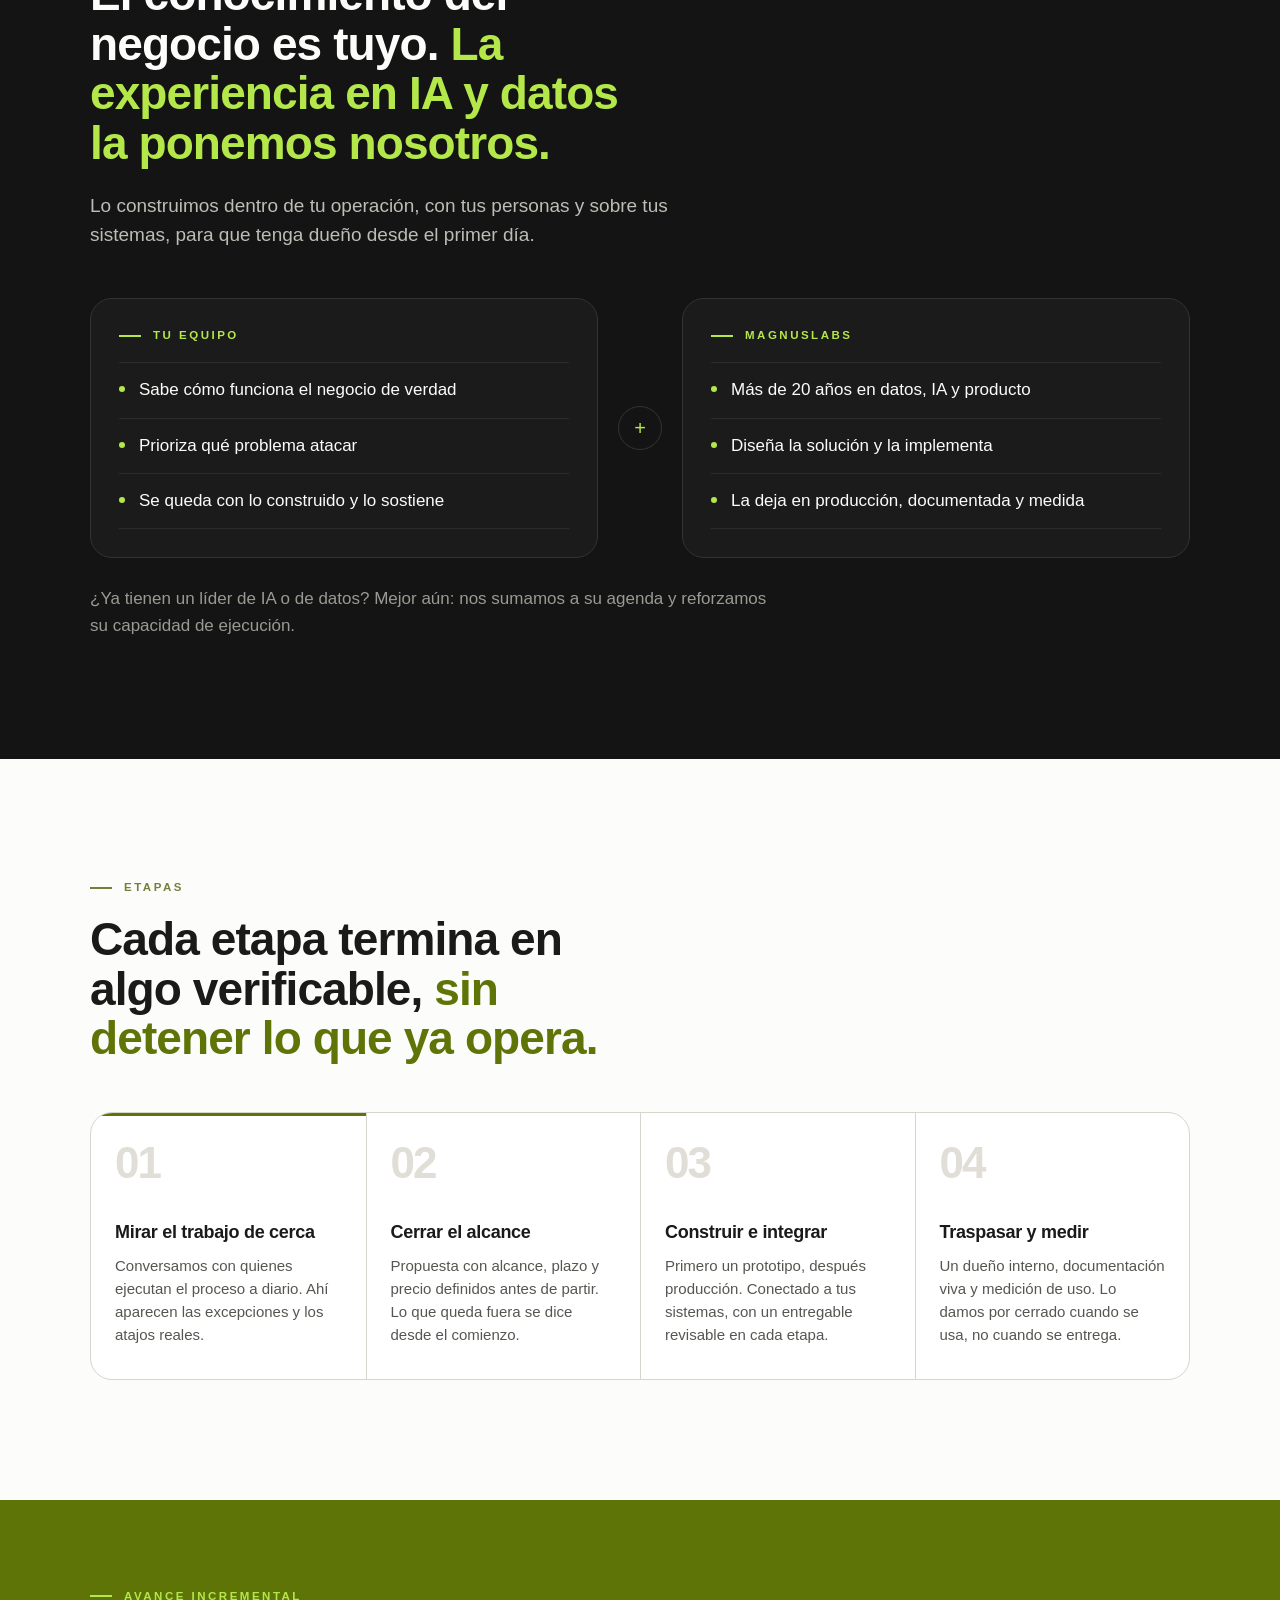
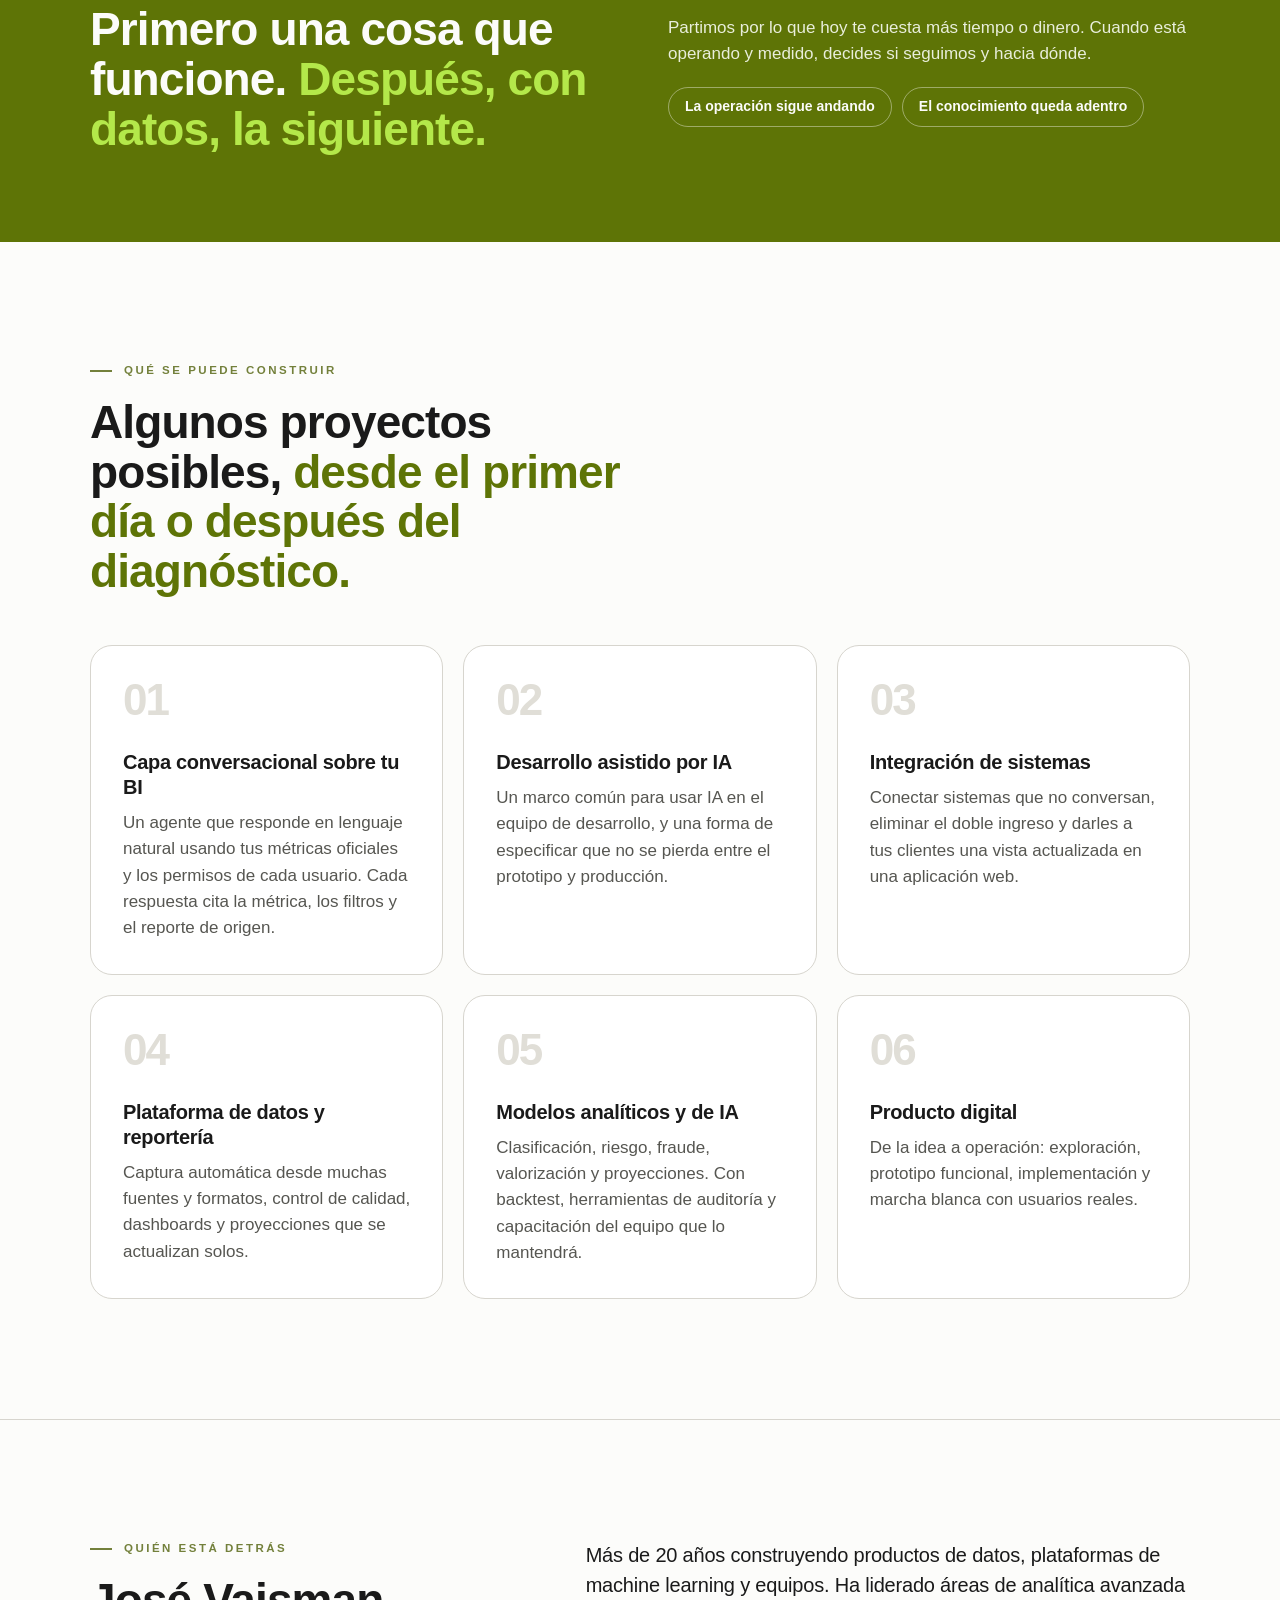
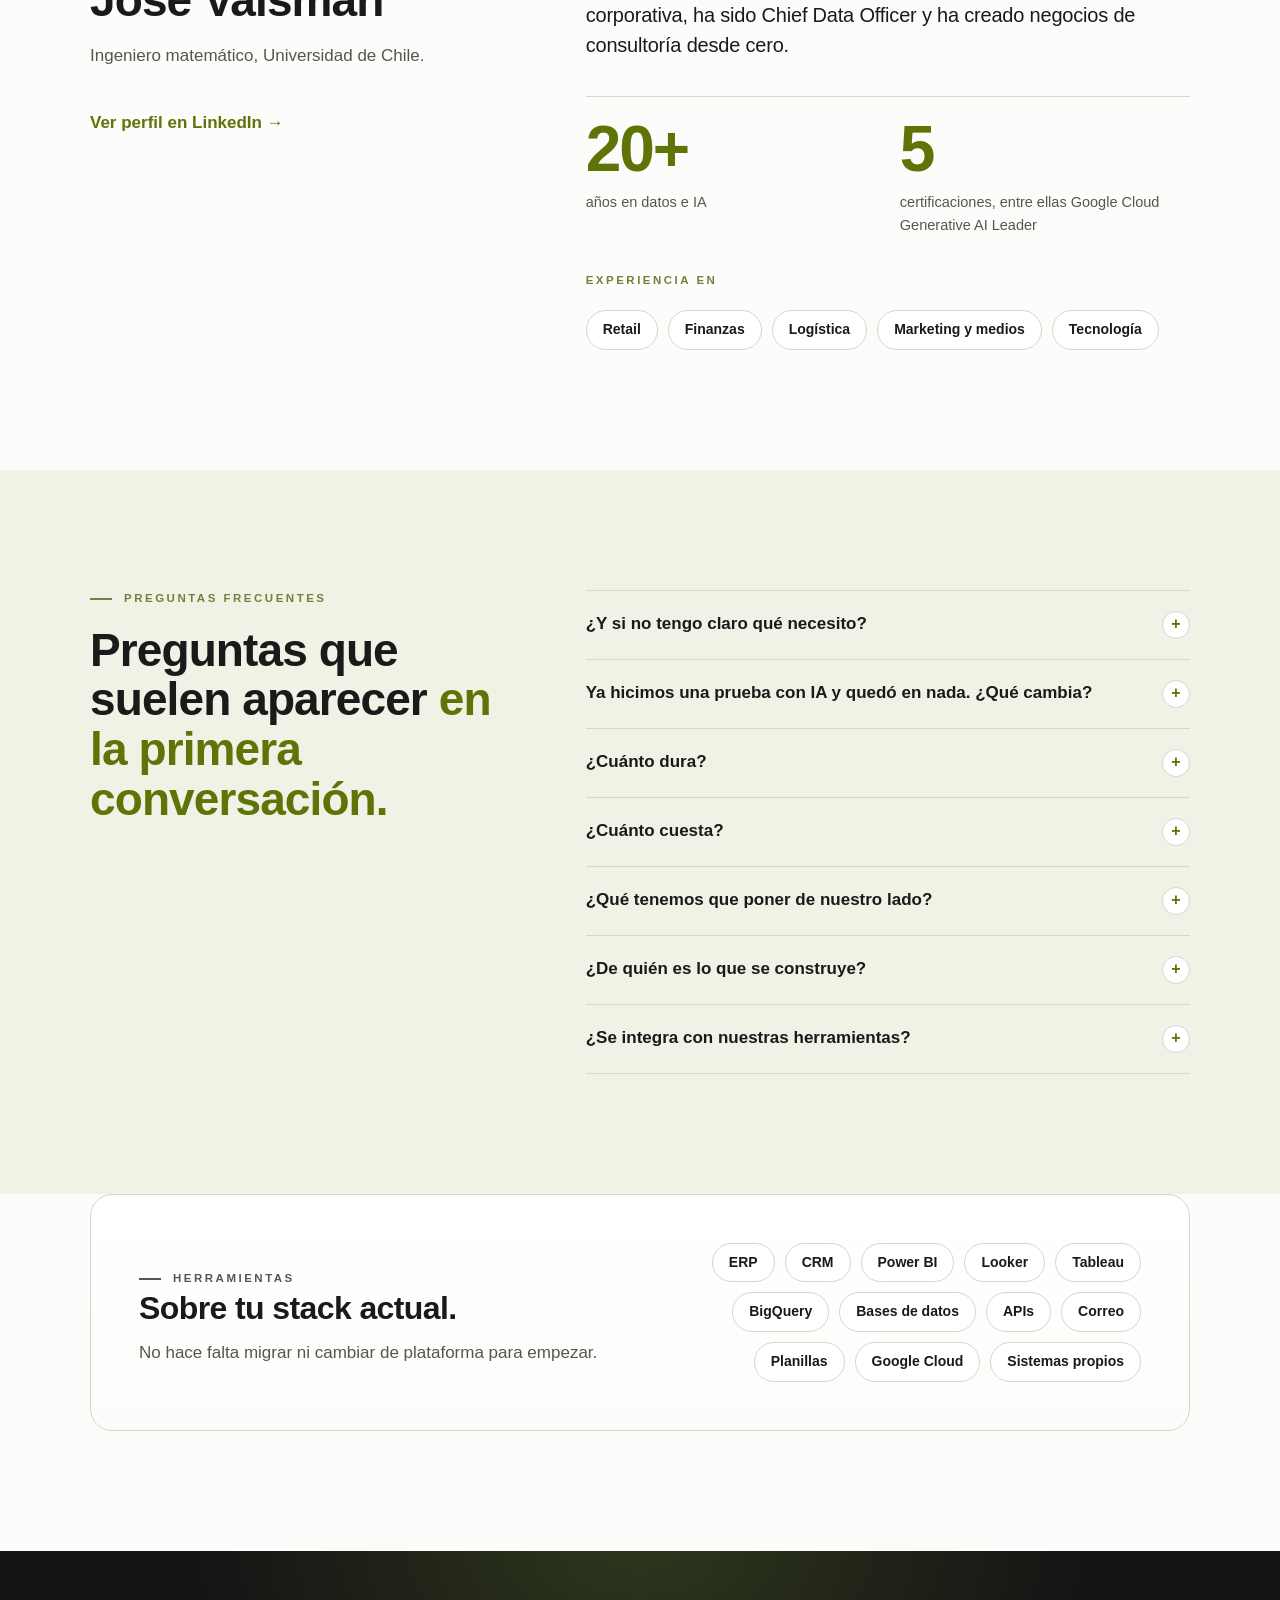
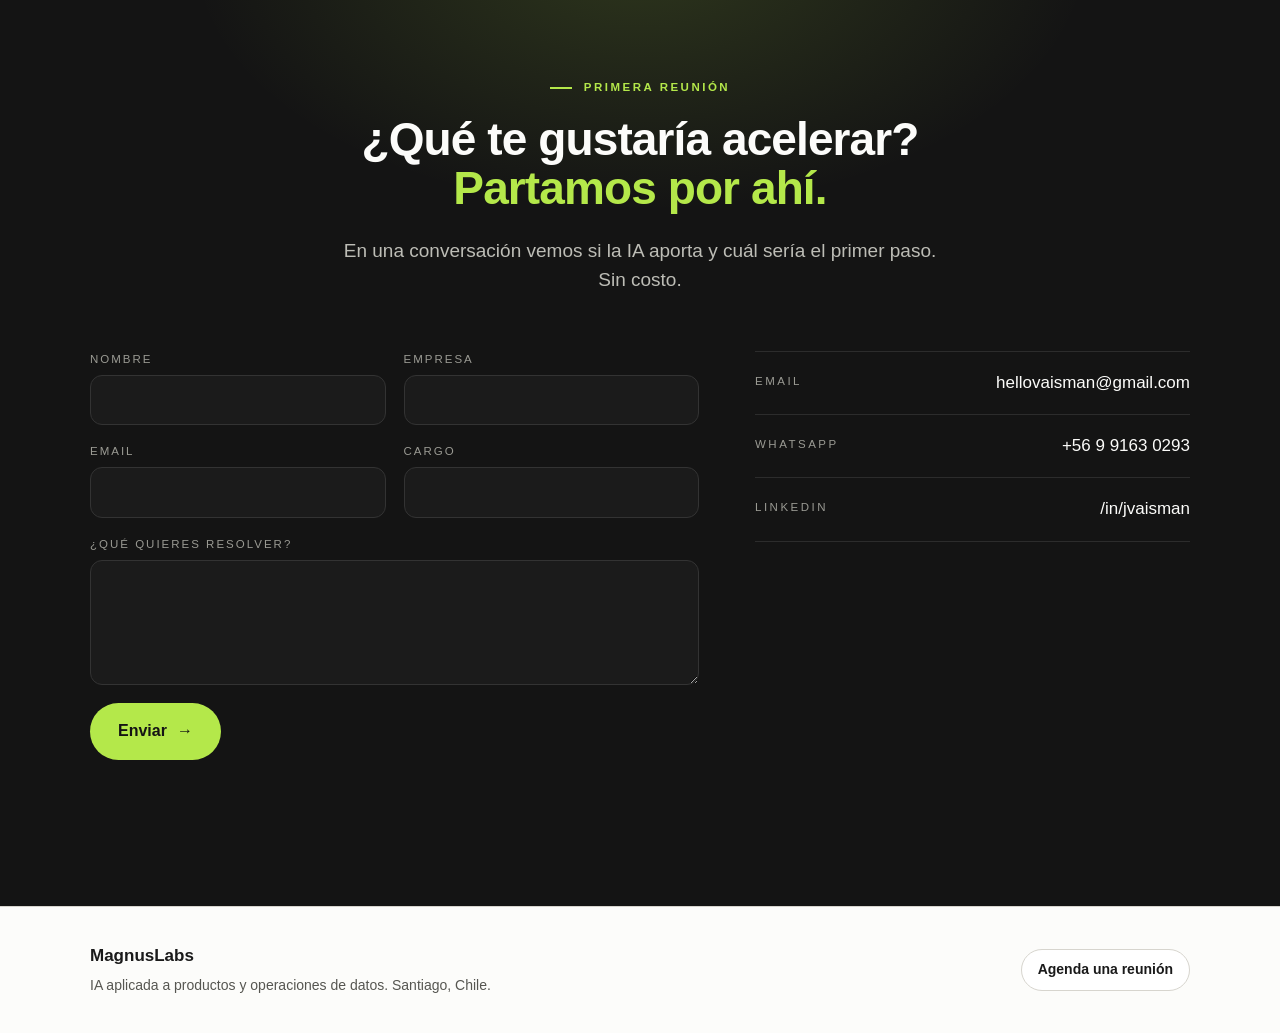
==== commit ce81c53b: "Remove sales impact stat from profile Co-Authored-By: Claude Opus 5.5 <noreply@anthropic.com> Claude" ====
--- a/v2/index.html
+++ b/v2/index.html
@@ -210,7 +210,6 @@
           <p class="bio">Más de 20 años construyendo productos de datos, plataformas de machine learning y equipos. Ha liderado áreas de analítica avanzada corporativa, ha sido Chief Data Officer y ha creado negocios de consultoría desde cero.</p>
           <div class="stats">
             <div><span class="big">20+</span><p>años en datos e IA</p></div>
-            <div><span class="big">50M+</span><p>USD anuales en ventas impulsadas por iniciativas de machine learning</p></div>
             <div><span class="big">5</span><p>certificaciones, entre ellas Google Cloud Generative AI Leader</p></div>
           </div>
           <p class="eyebrow eyebrow-plain">Experiencia en</p>
--- a/v2/styles.css
+++ b/v2/styles.css
@@ -160,7 +160,7 @@
 /* Quién */
 .about { display: grid; grid-template-columns: 5fr 7fr; gap: 64px; align-items: start; }
 .bio { font-size: 20px; line-height: 1.5; letter-spacing: -0.2px; margin: 0; }
-.stats { display: grid; grid-template-columns: repeat(3, 1fr); gap: 24px; margin: 36px 0 36px; border-top: 1px solid var(--filete); }
+.stats { display: grid; grid-template-columns: repeat(2, 1fr); gap: 24px; margin: 36px 0 36px; border-top: 1px solid var(--filete); }
 .stats div { padding-top: 20px; }
 .big { display: block; font-size: clamp(44px, 5vw, 64px); font-weight: 700; line-height: 1; letter-spacing: -2px; color: var(--oliva-profundo); }
 .stats p { margin: 10px 0 0; font-size: 14.5px; color: var(--cuerpo); }
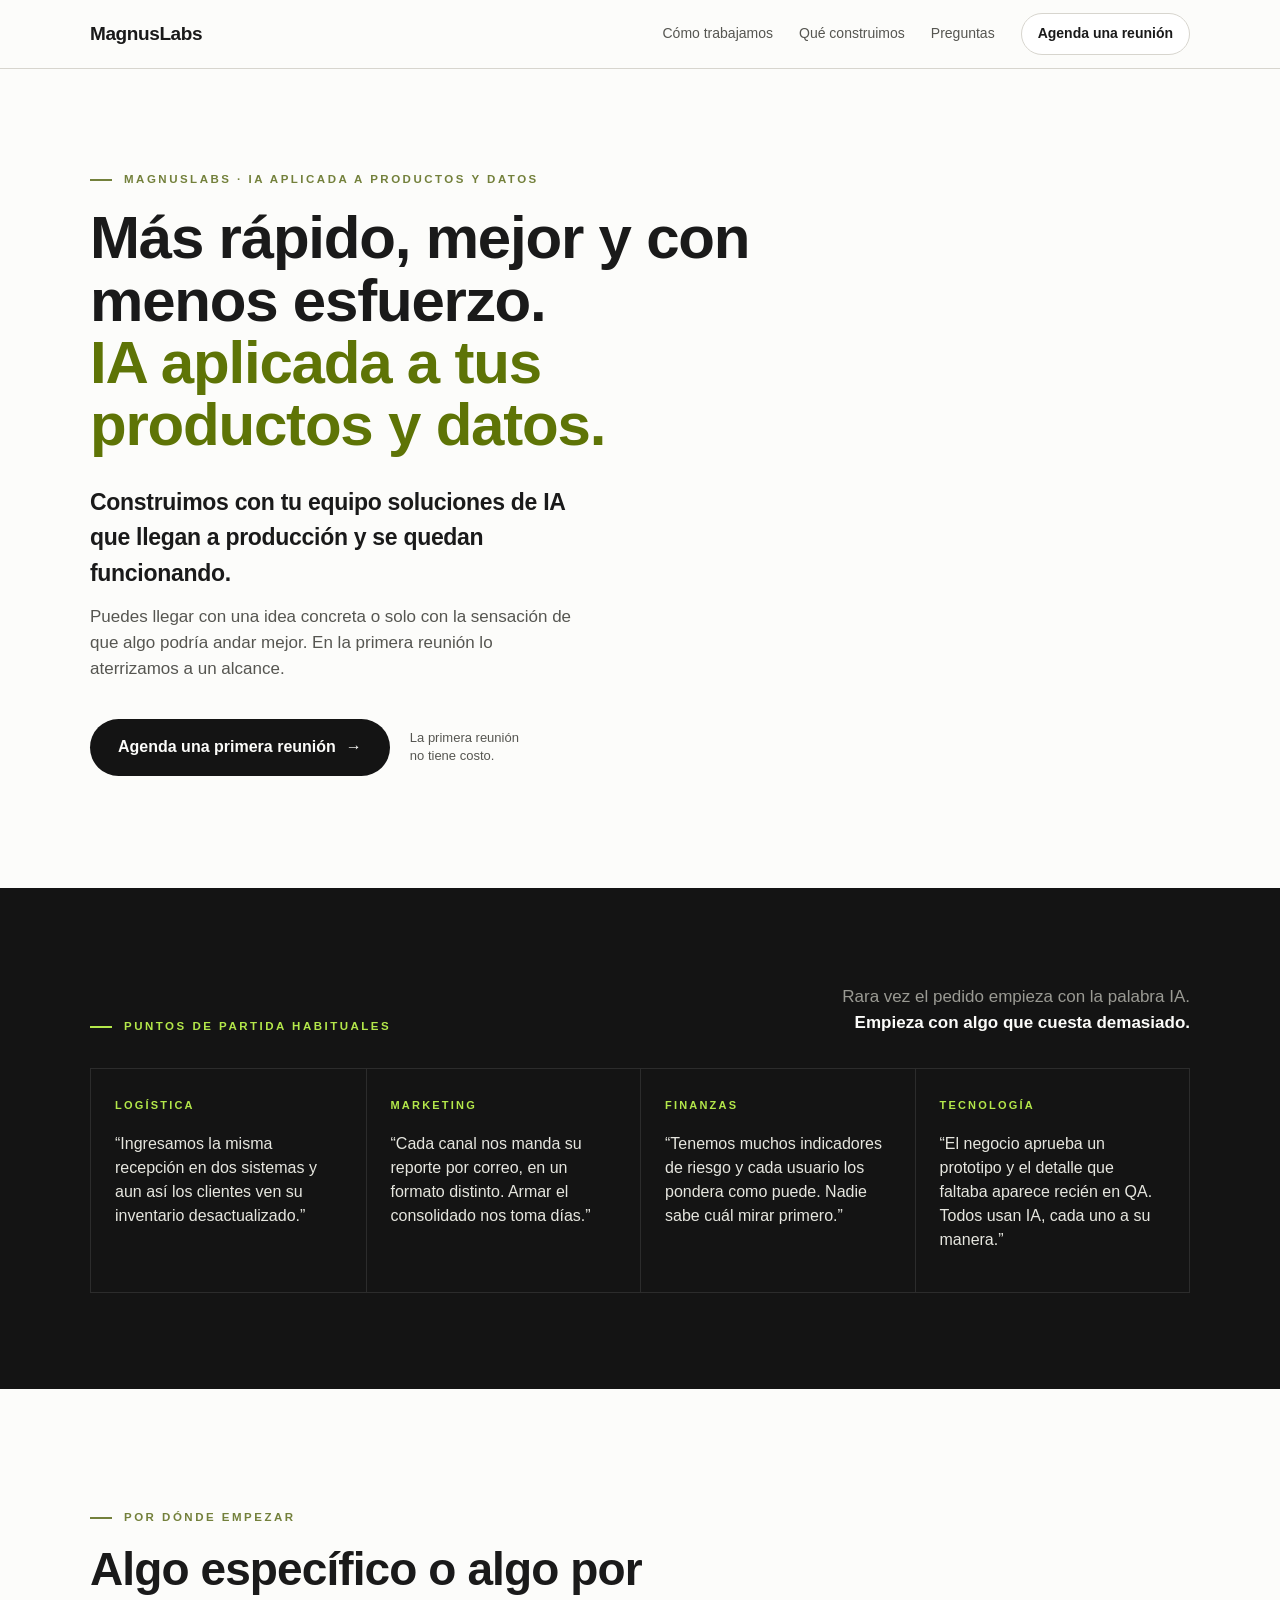
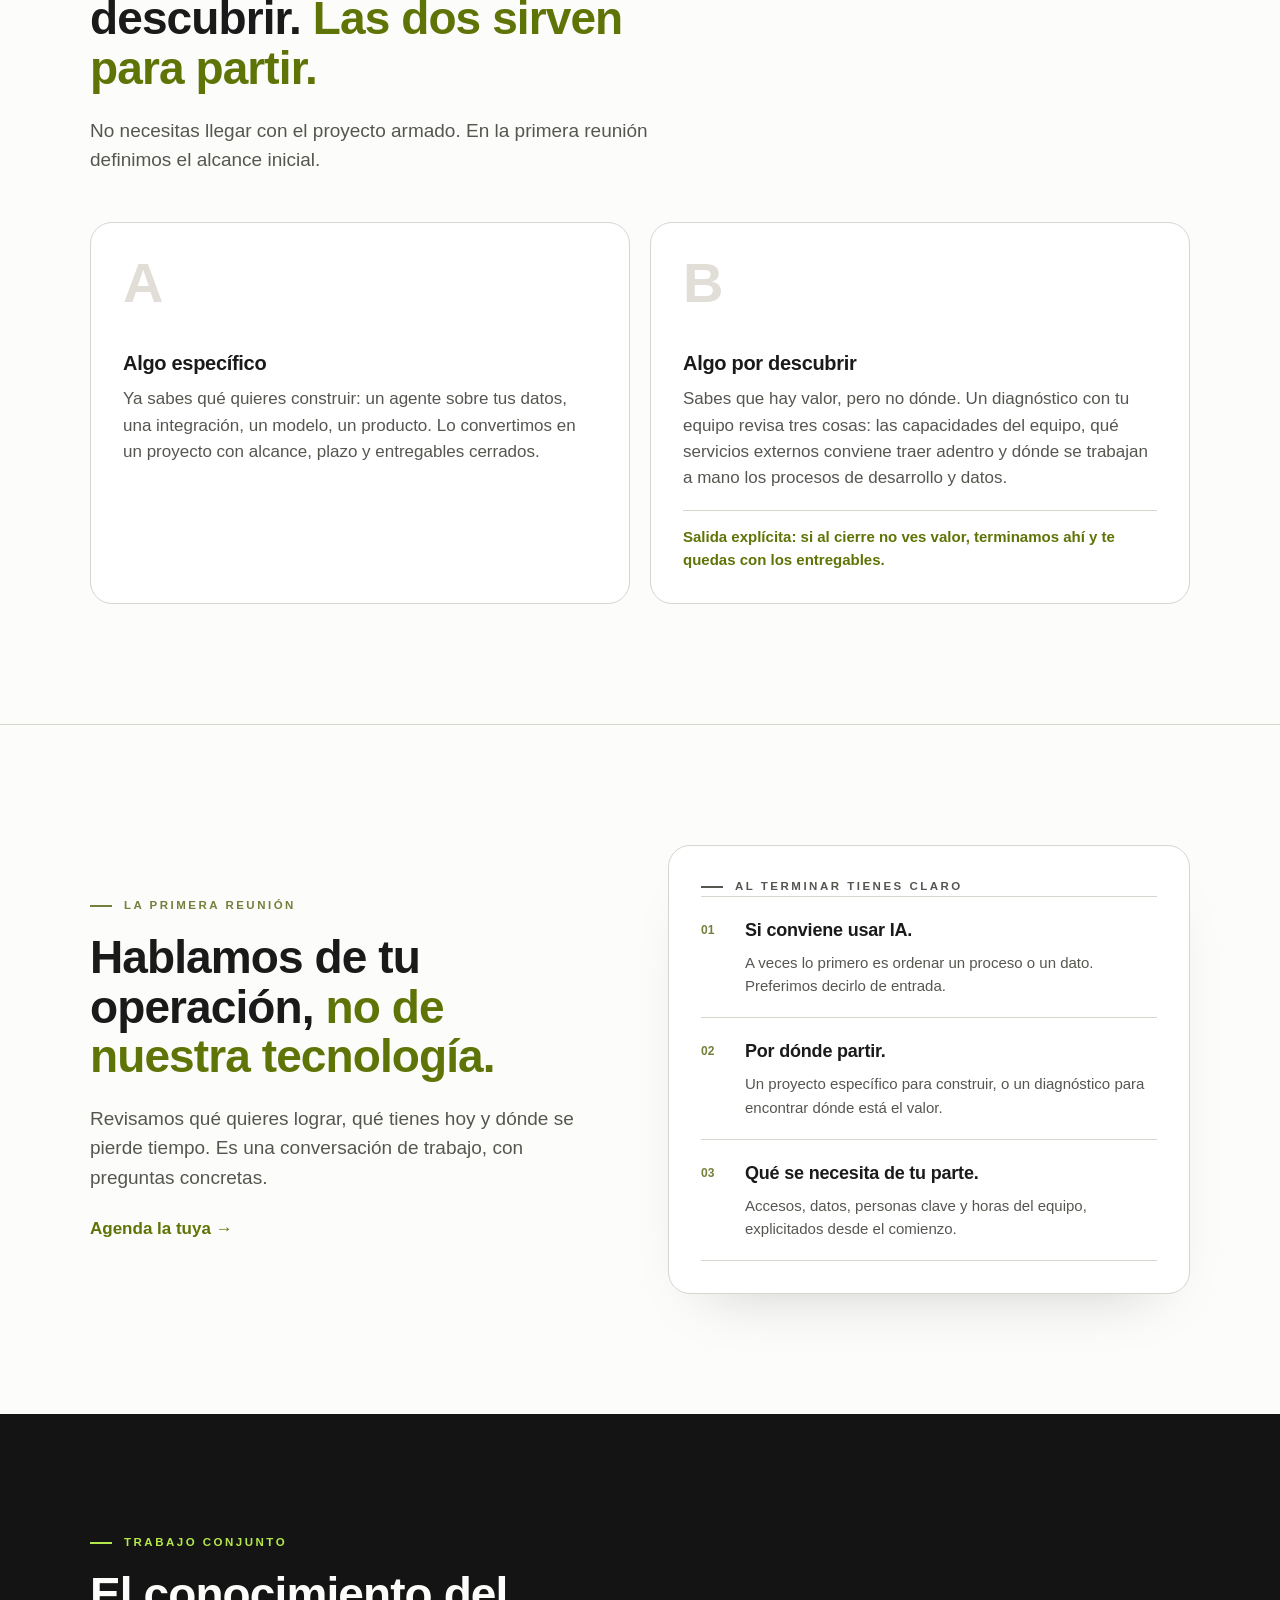
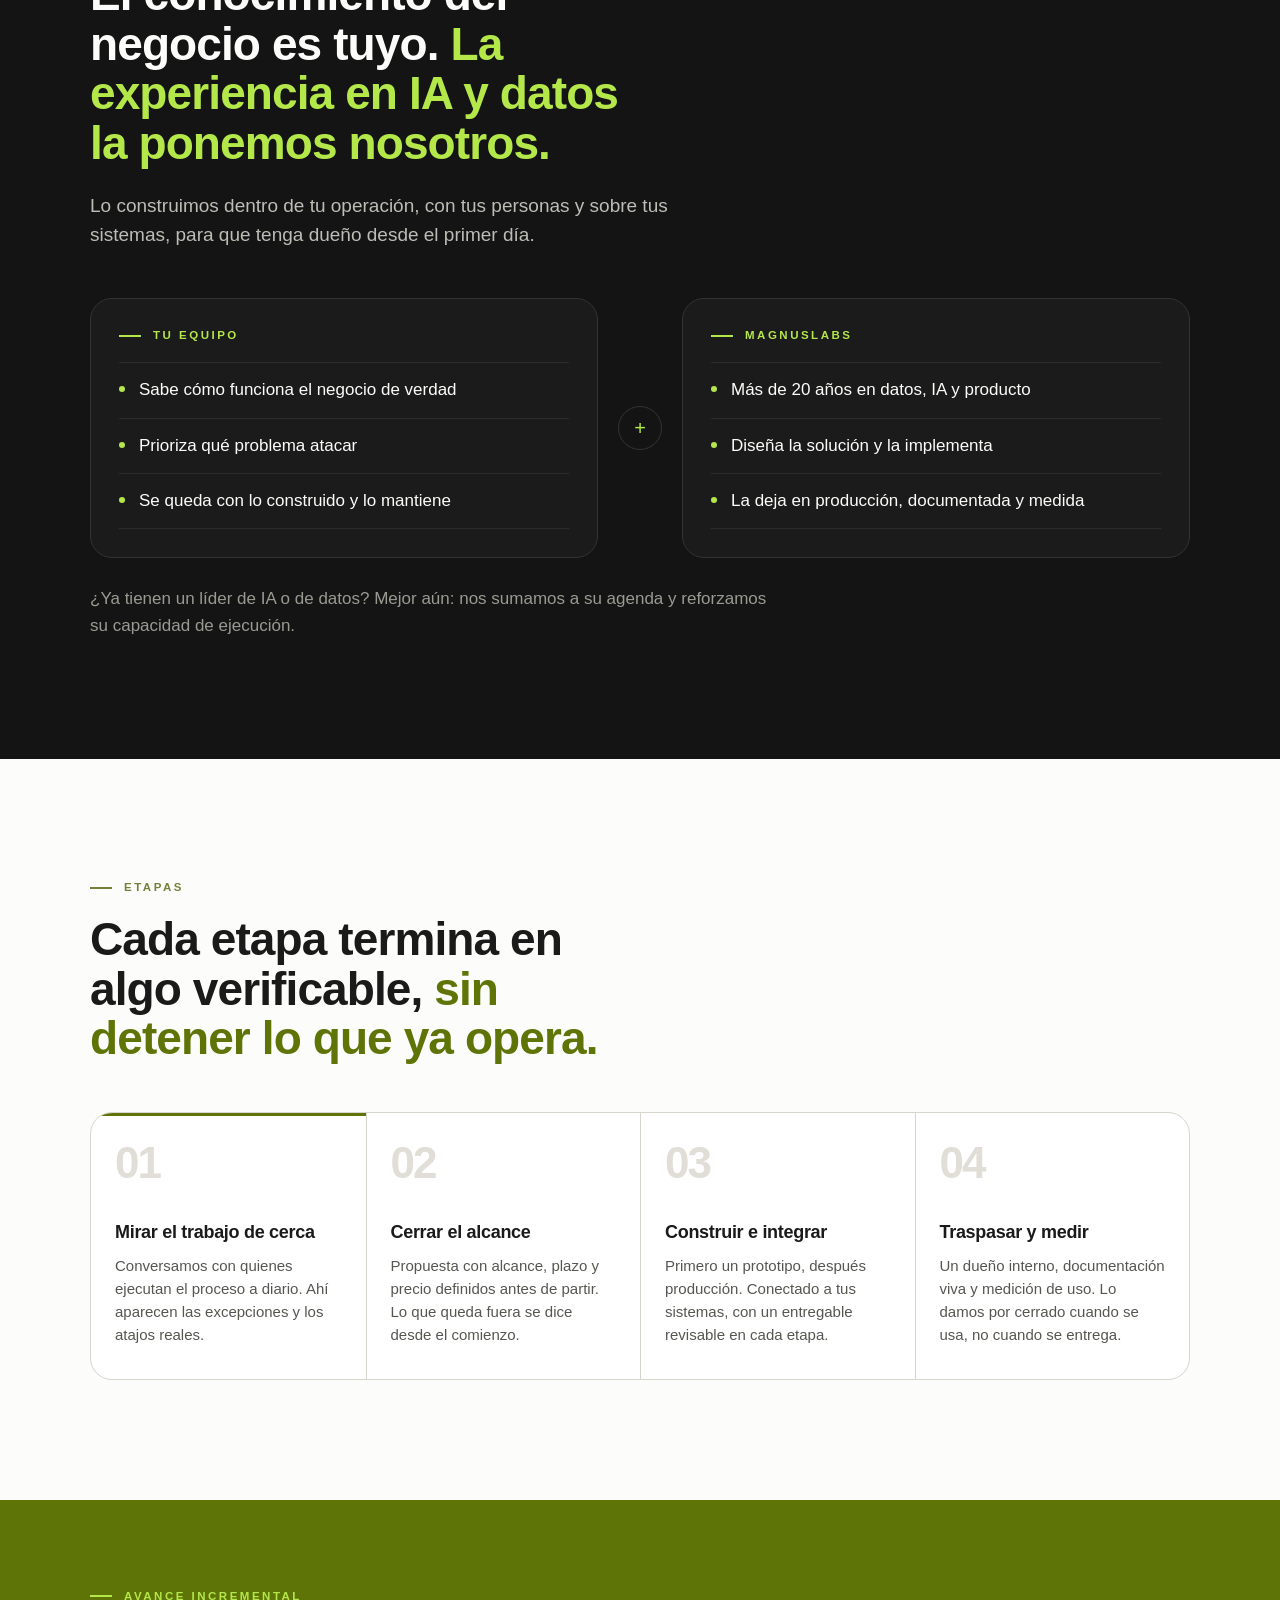
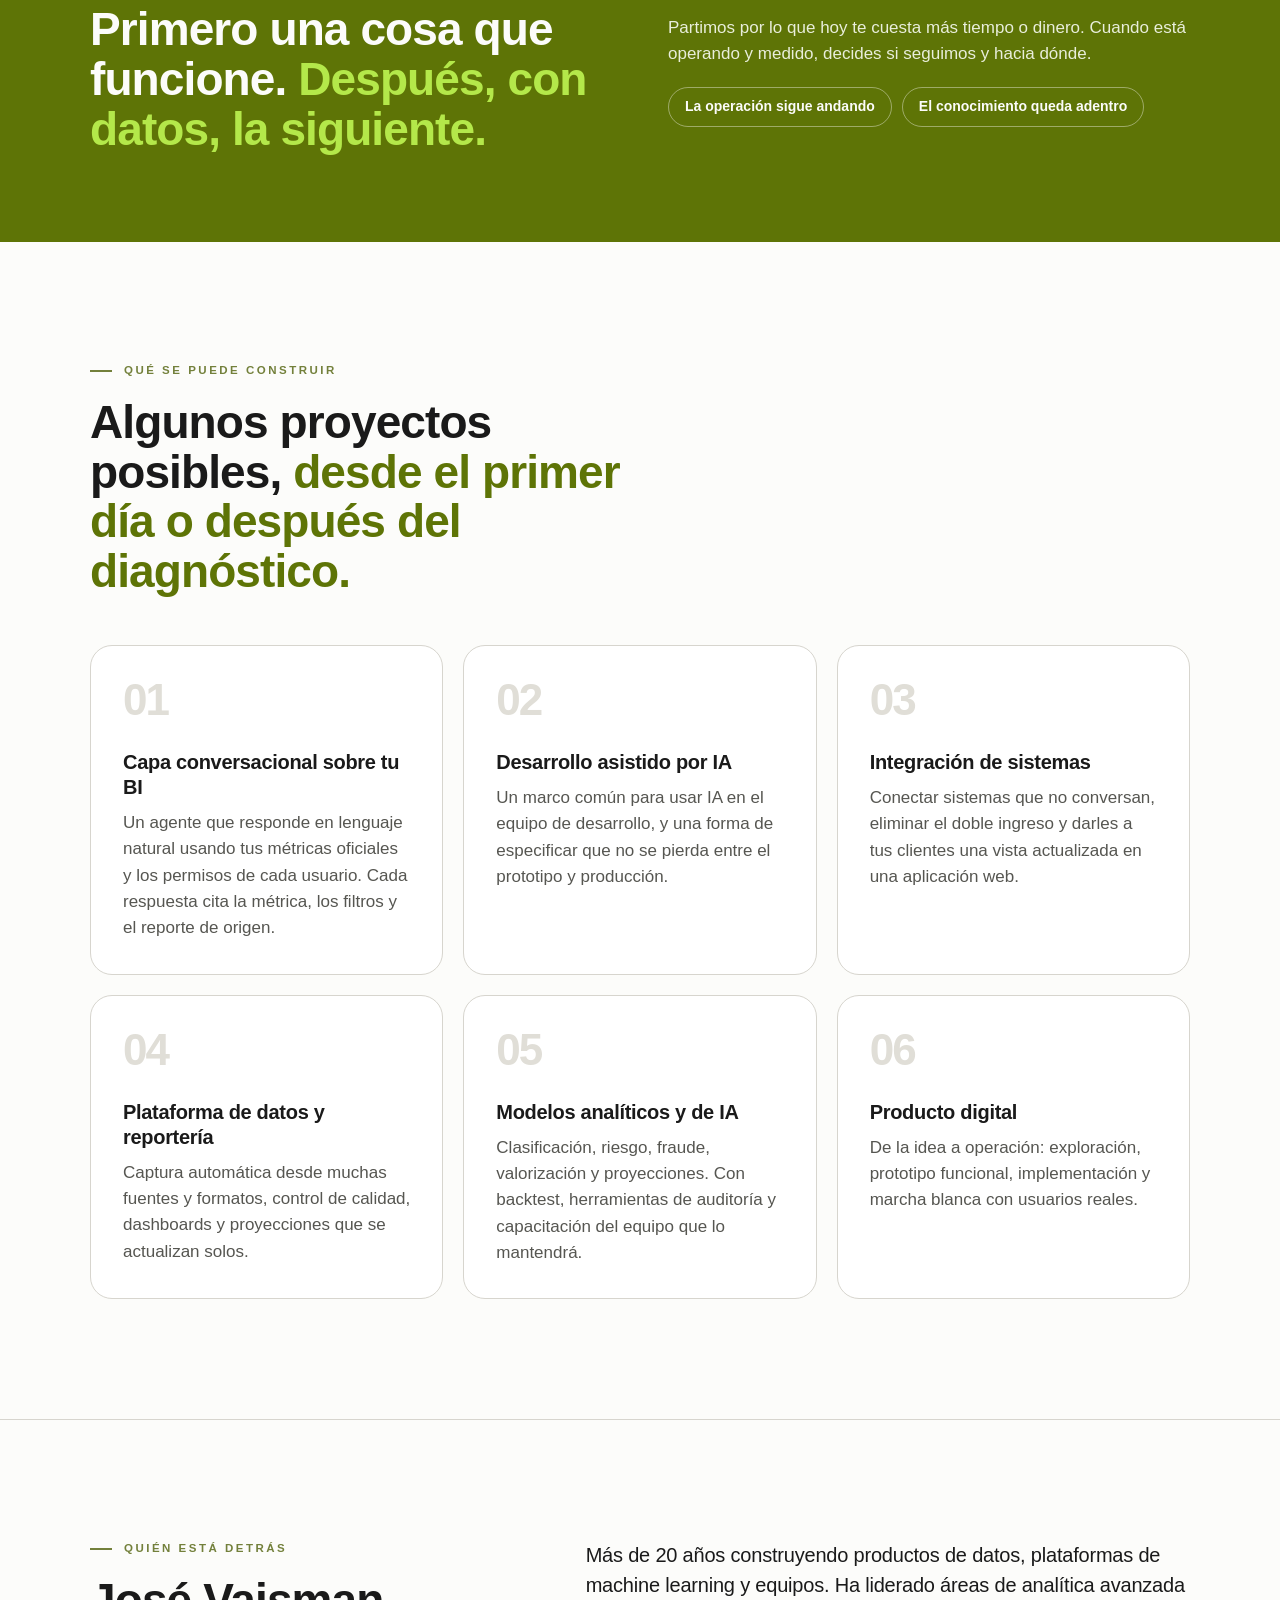
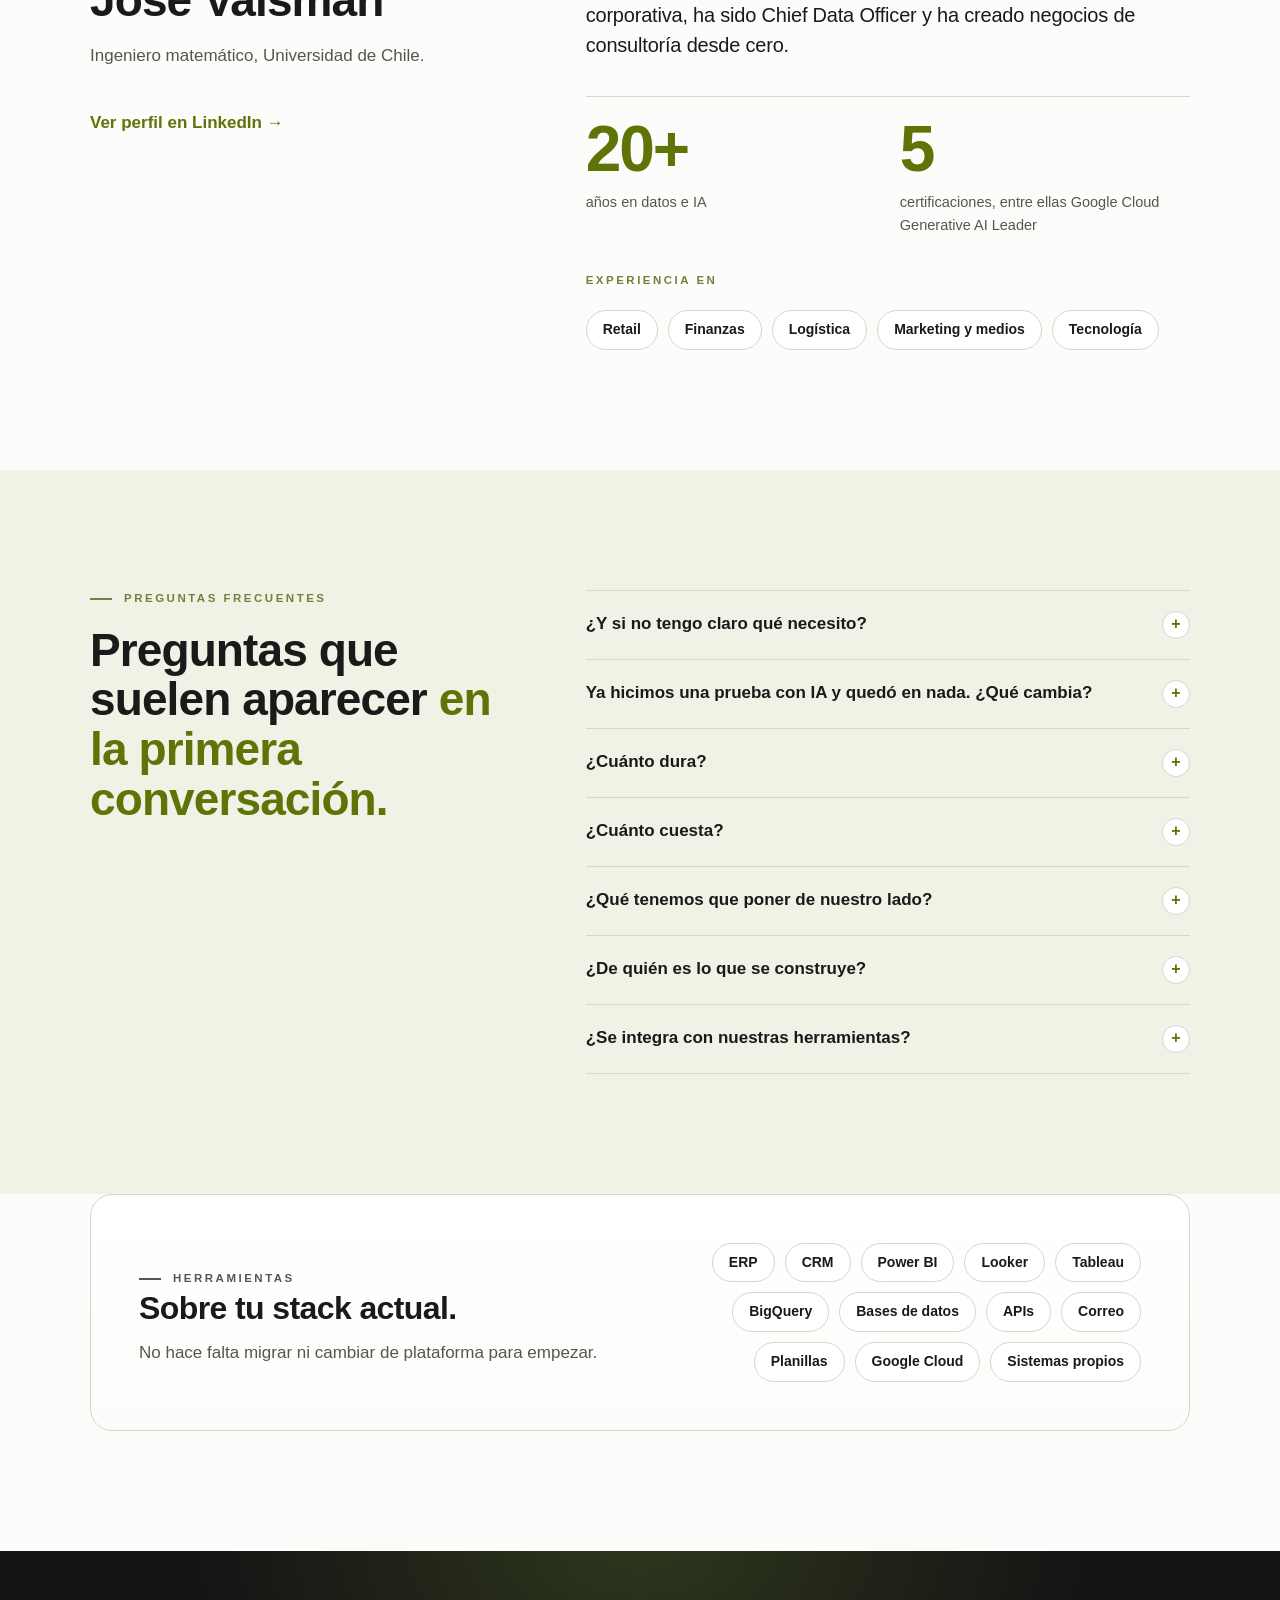
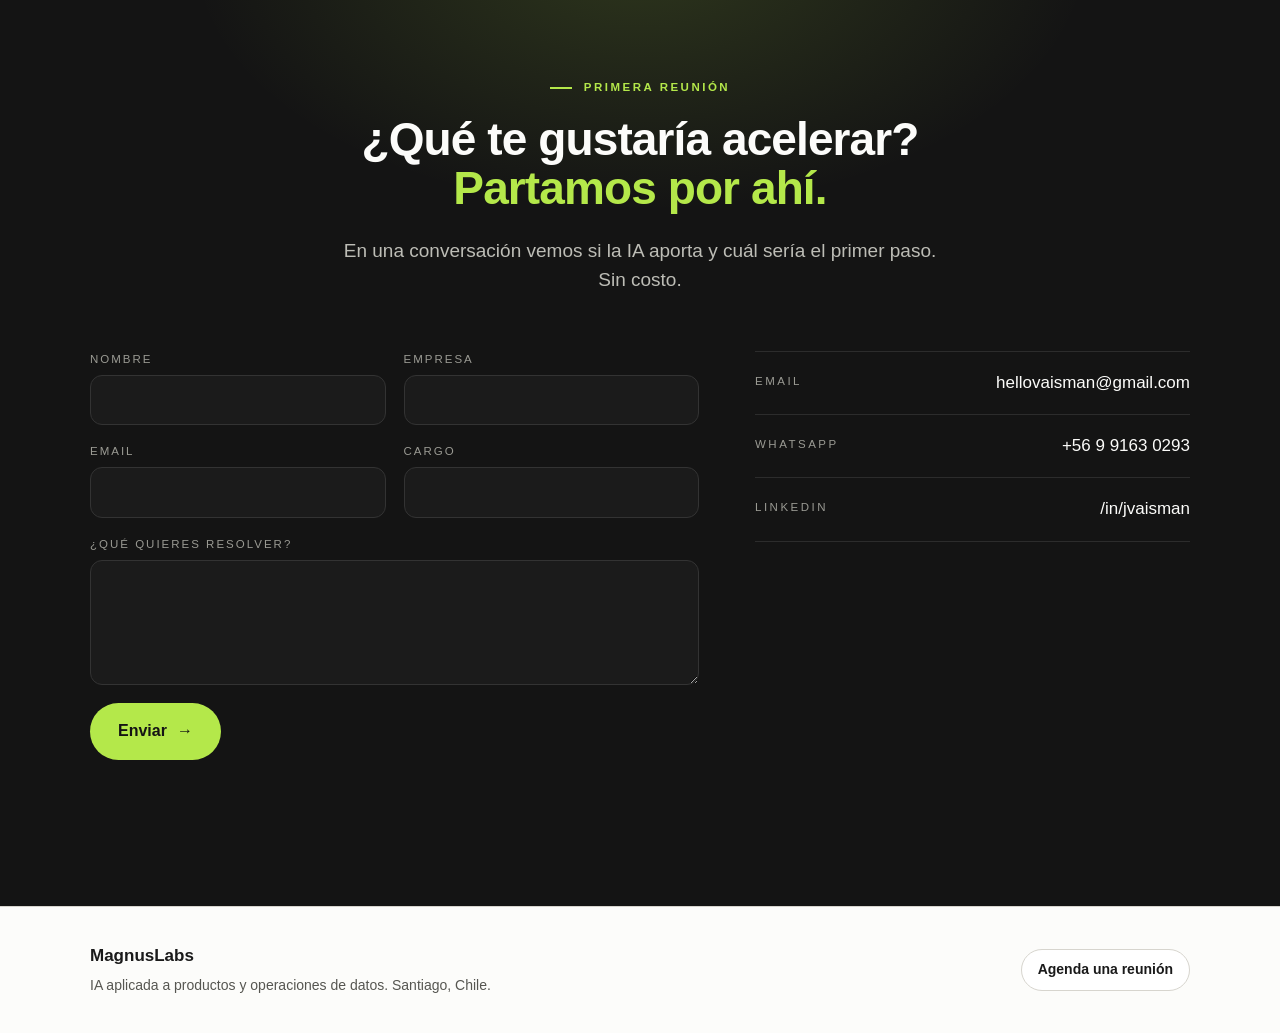
==== commit cf2c57f9: "Replace 'sostiene' with 'mantiene' Co-Authored-By: Claude Opus 5.5 <noreply@anthropic.com> Claude-Se" ====
--- a/v2/index.html
+++ b/v2/index.html
@@ -109,7 +109,7 @@
             <ul>
               <li>Sabe cómo funciona el negocio de verdad</li>
               <li>Prioriza qué problema atacar</li>
-              <li>Se queda con lo construido y lo sostiene</li>
+              <li>Se queda con lo construido y lo mantiene</li>
             </ul>
           </div>
           <span class="plus" aria-hidden="true">+</span>
